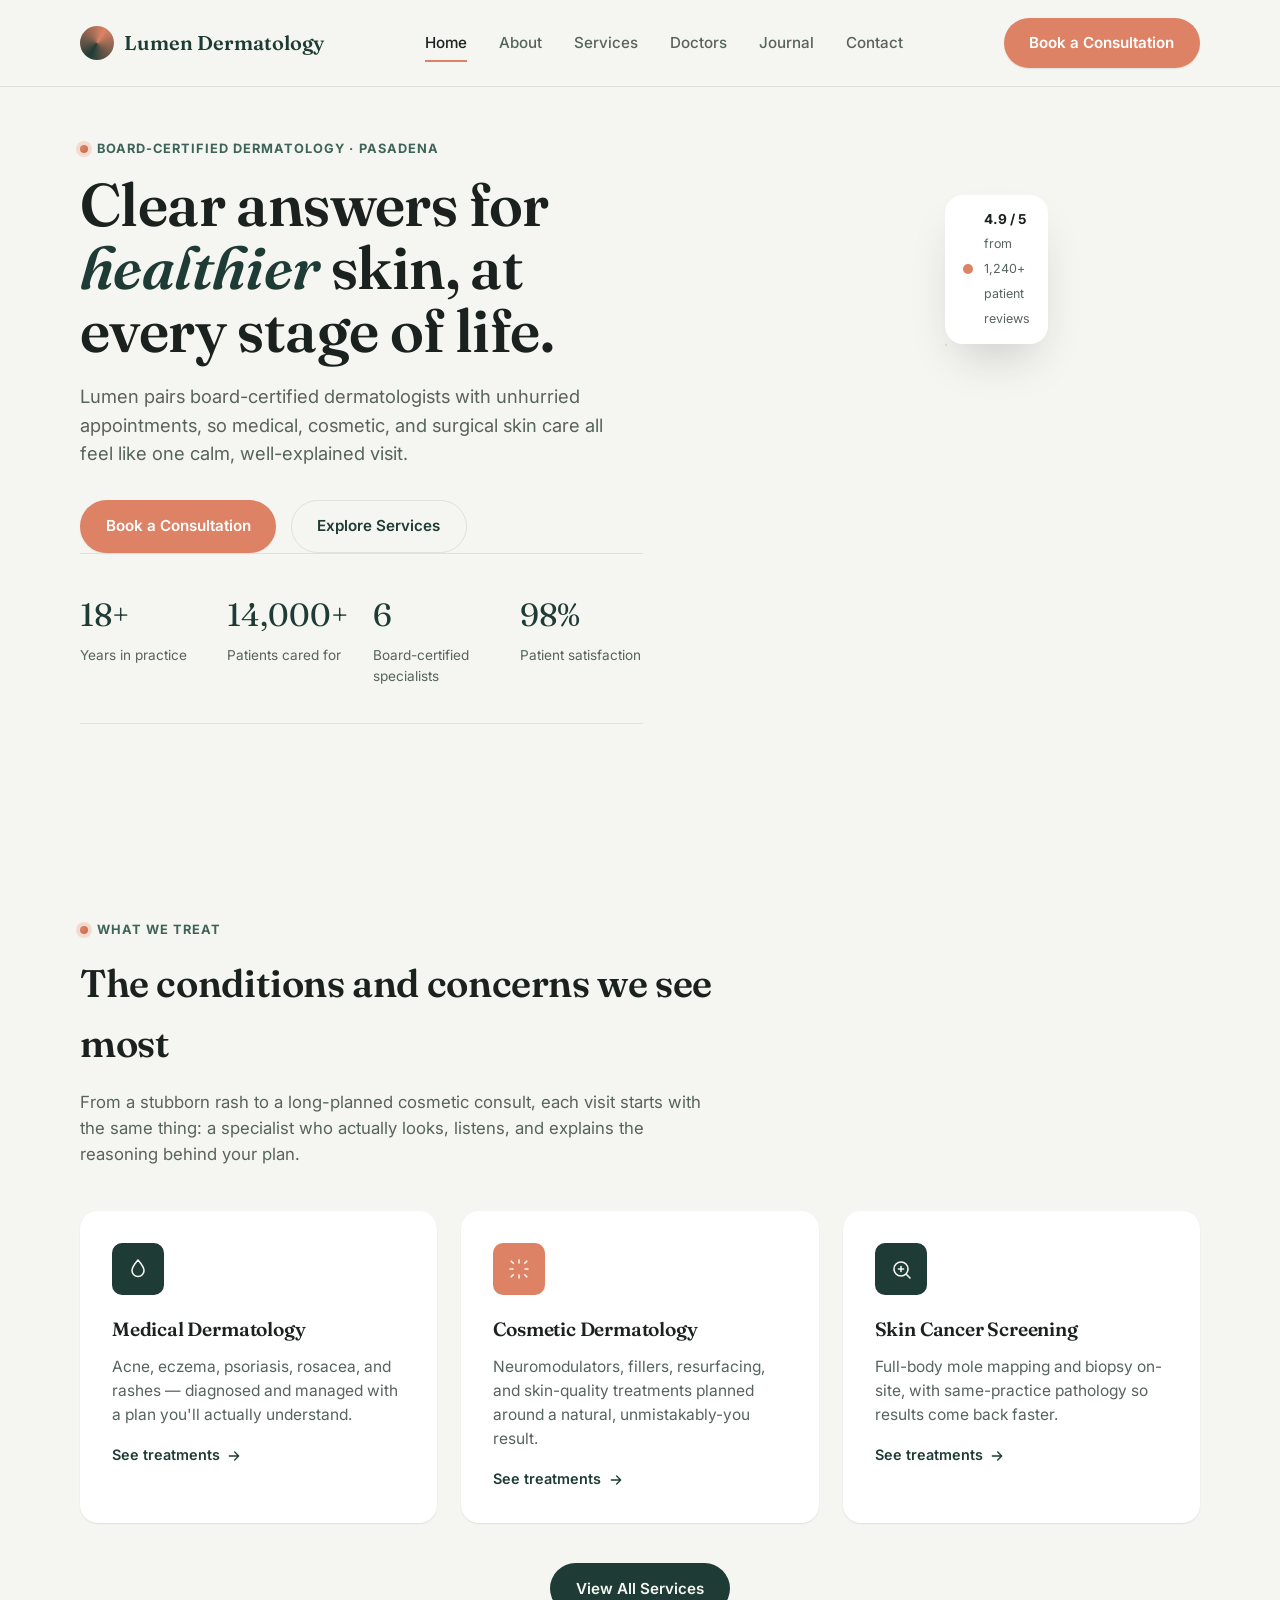
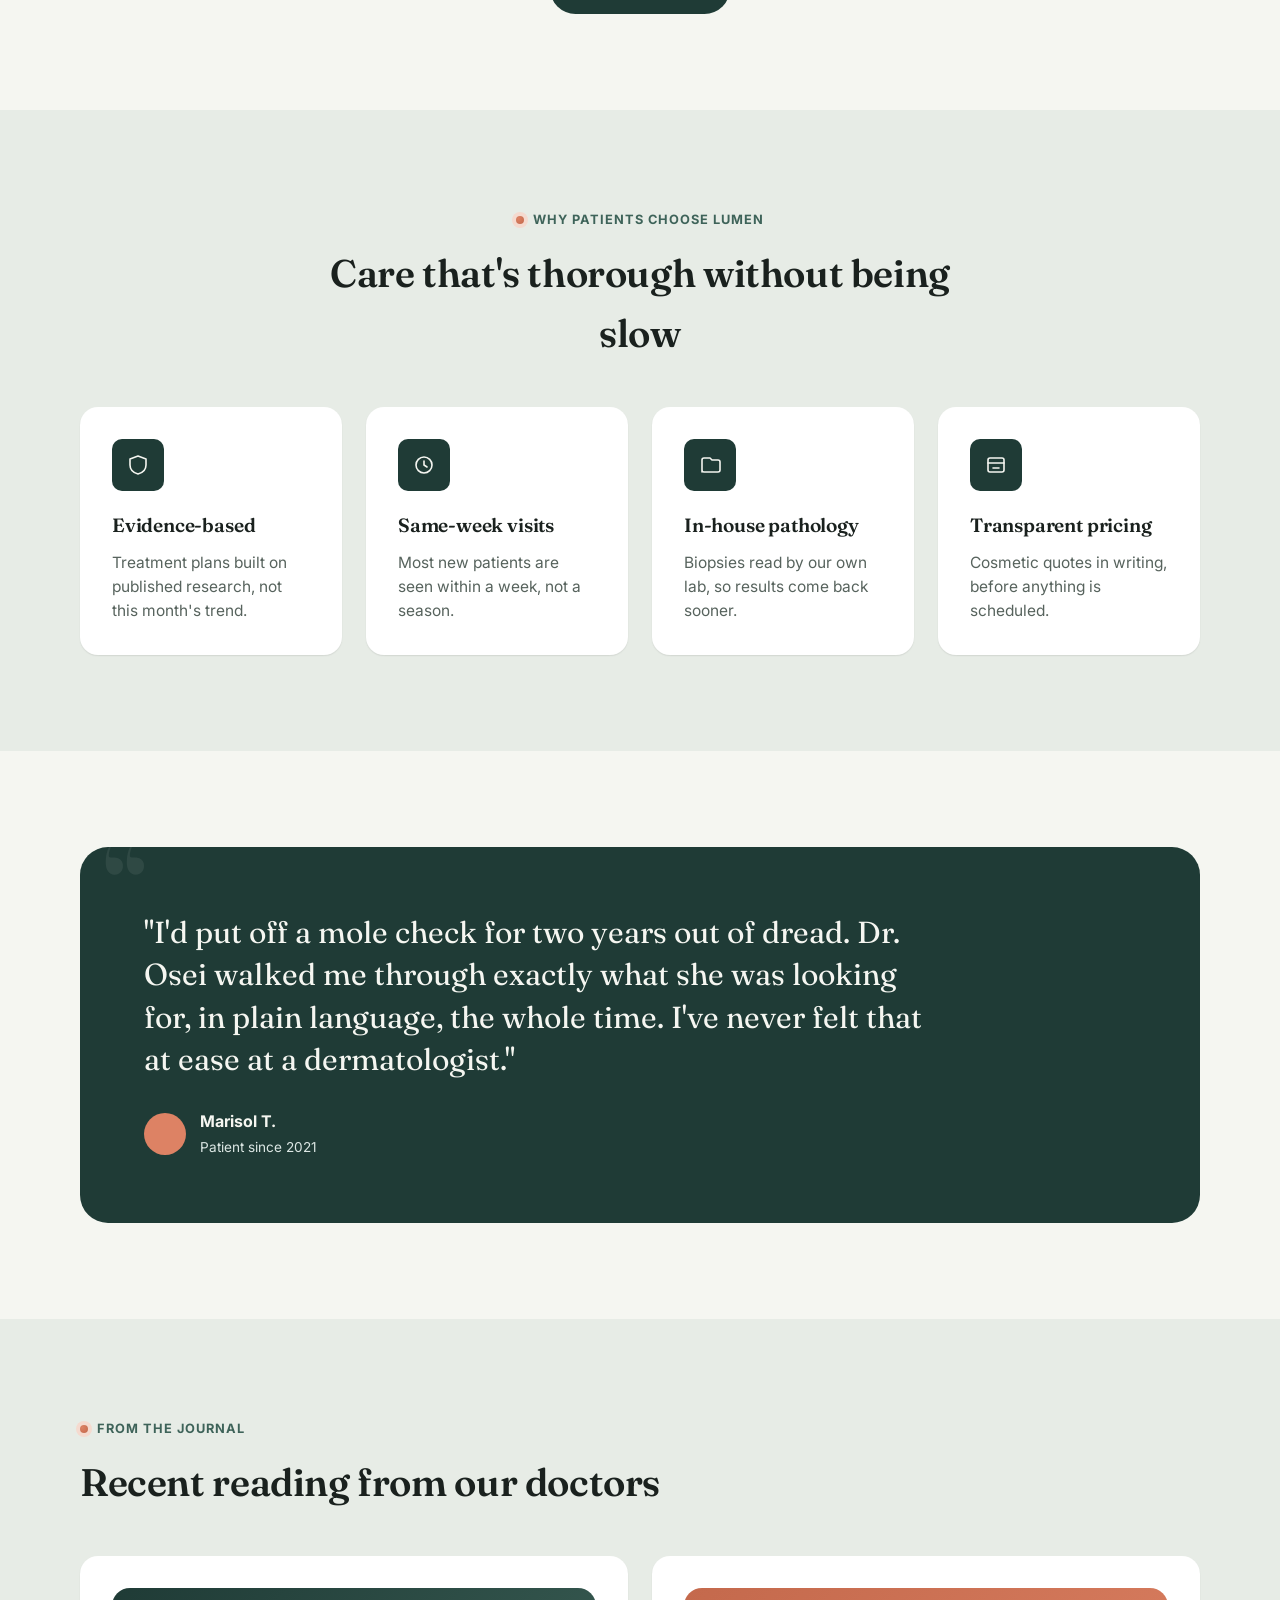
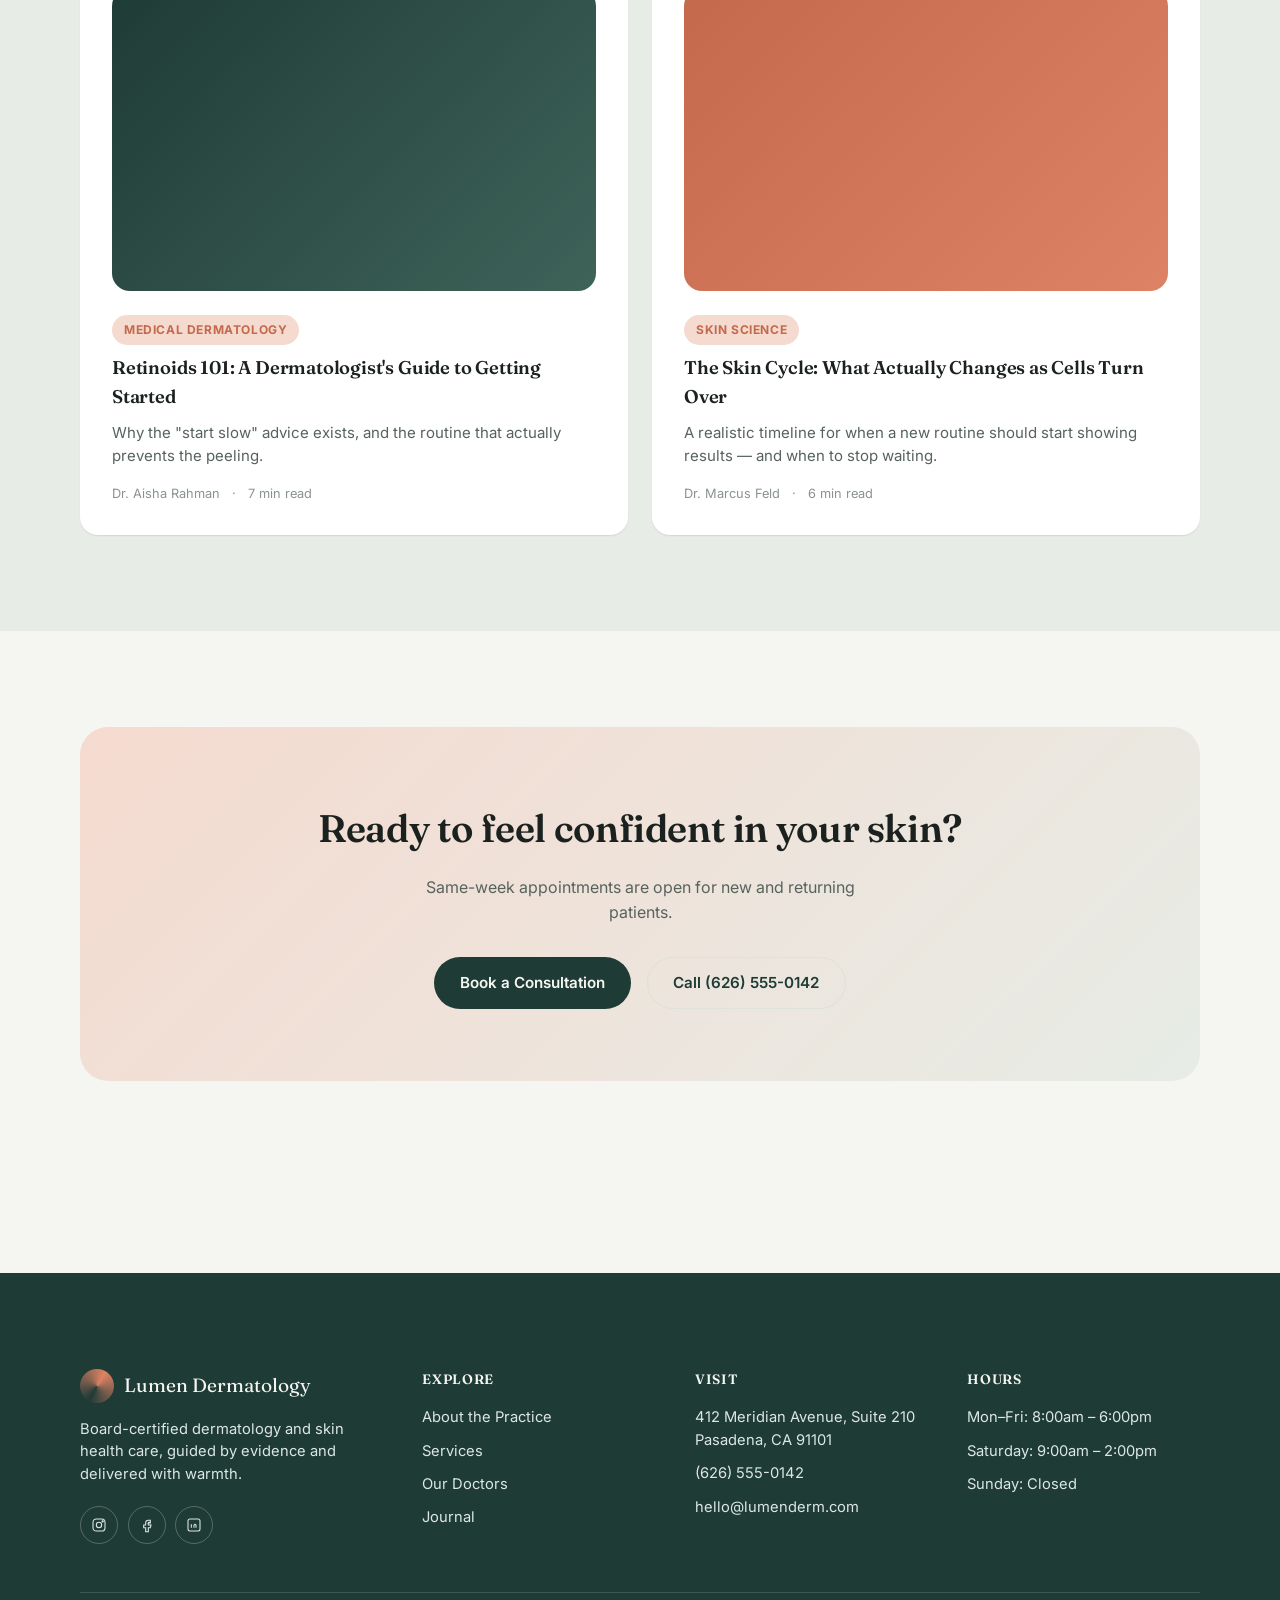
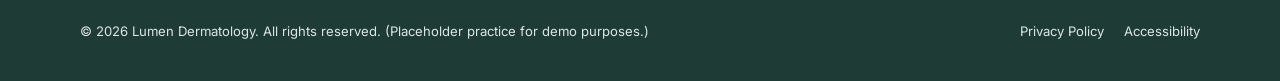
==== index.html @ e3f20ca8 "Initial commit: Lumen Dermatology practice website" ====
<!DOCTYPE html>
<html lang="en">
<head>
<meta charset="UTF-8">
<meta name="viewport" content="width=device-width, initial-scale=1.0">
<title>Lumen Dermatology — Board-Certified Dermatology in Pasadena</title>
<meta name="description" content="Lumen Dermatology is a board-certified dermatology and skin health practice in Pasadena, offering medical, cosmetic, and surgical dermatology with same-week appointments.">
<link rel="icon" href="data:image/svg+xml,%3Csvg xmlns='http://www.w3.org/2000/svg' viewBox='0 0 40 40'%3E%3Cdefs%3E%3ClinearGradient id='g' x1='0' y1='0' x2='1' y2='1'%3E%3Cstop offset='0' stop-color='%231F3B36'/%3E%3Cstop offset='1' stop-color='%23DD8264'/%3E%3C/linearGradient%3E%3C/defs%3E%3Ccircle cx='20' cy='20' r='18' fill='url(%23g)'/%3E%3C/svg%3E">
<link rel="preconnect" href="https://fonts.googleapis.com">
<link rel="preconnect" href="https://fonts.gstatic.com" crossorigin>
<link href="https://fonts.googleapis.com/css2?family=Fraunces:ital,opsz,wght@0,9..144,500;0,9..144,600;1,9..144,500&family=Inter:wght@400;500;600;700&display=swap" rel="stylesheet">
<link rel="stylesheet" href="css/styles.css">
</head>
<body>
<a class="skip-link" href="#main">Skip to content</a>

<header class="site-header">
  <div class="container nav">
    <a href="index.html" class="nav__logo"><span class="nav__logo-mark" aria-hidden="true"></span>Lumen Dermatology</a>
    <nav class="nav__links" aria-label="Primary">
      <a class="nav__link" href="index.html" aria-current="page">Home</a>
      <a class="nav__link" href="about.html">About</a>
      <a class="nav__link" href="services.html">Services</a>
      <a class="nav__link" href="doctors.html">Doctors</a>
      <a class="nav__link" href="blog/index.html">Journal</a>
      <a class="nav__link" href="contact.html">Contact</a>
    </nav>
    <div class="nav__right">
      <a href="contact.html" class="btn btn--primary nav__cta">Book a Consultation</a>
      <button class="nav__toggle" aria-expanded="false" aria-controls="mobile-nav" aria-label="Open menu"><span></span></button>
    </div>
  </div>
</header>

<div class="mobile-nav" id="mobile-nav">
  <a class="mobile-nav__link" href="index.html">Home</a>
  <a class="mobile-nav__link" href="about.html">About</a>
  <a class="mobile-nav__link" href="services.html">Services</a>
  <a class="mobile-nav__link" href="doctors.html">Doctors</a>
  <a class="mobile-nav__link" href="blog/index.html">Journal</a>
  <a class="mobile-nav__link" href="contact.html">Contact</a>
  <a class="btn btn--secondary btn--block mobile-nav__cta" href="contact.html">Book a Consultation</a>
</div>

<main id="main">

  <section class="hero">
    <div class="container">
      <div class="hero__text">
        <p class="eyebrow">Board-Certified Dermatology · Pasadena</p>
        <h1 class="hero__title">Clear answers for <em>healthier</em> skin, at every stage of life.</h1>
        <p class="hero__subtitle">Lumen pairs board-certified dermatologists with unhurried appointments, so medical, cosmetic, and surgical skin care all feel like one calm, well-explained visit.</p>
        <div class="hero__actions">
          <a href="contact.html" class="btn btn--primary">Book a Consultation</a>
          <a href="services.html" class="btn btn--ghost">Explore Services</a>
        </div>
      </div>
      <div class="hero__visual" aria-hidden="true">
        <div class="hero__visual-ring"></div>
        <div class="glow-blob"></div>
        <div class="hero__badge">
          <span class="hero__badge-dot"></span>
          <div><strong>4.9 / 5</strong><span>from 1,240+ patient reviews</span></div>
        </div>
      </div>
    </div>

    <div class="container">
      <div class="stat-strip reveal-stagger">
        <div class="stat"><div class="stat__value">18+</div><div class="stat__label">Years in practice</div></div>
        <div class="stat"><div class="stat__value">14,000+</div><div class="stat__label">Patients cared for</div></div>
        <div class="stat"><div class="stat__value">6</div><div class="stat__label">Board-certified specialists</div></div>
        <div class="stat"><div class="stat__value">98%</div><div class="stat__label">Patient satisfaction</div></div>
      </div>
    </div>
  </section>

  <section class="section">
    <div class="container">
      <div class="section__head reveal">
        <p class="eyebrow">What we treat</p>
        <h2 class="section__title">The conditions and concerns we see most</h2>
        <p class="section__intro">From a stubborn rash to a long-planned cosmetic consult, each visit starts with the same thing: a specialist who actually looks, listens, and explains the reasoning behind your plan.</p>
      </div>

      <div class="grid grid--3 reveal-stagger">
        <article class="card reveal">
          <div class="icon-badge" aria-hidden="true">
            <svg viewBox="0 0 24 24" fill="none" stroke="currentColor" stroke-width="1.6" stroke-linecap="round" stroke-linejoin="round"><path d="M12 3c3.5 4 6 7.4 6 10.5a6 6 0 1 1-12 0C6 10.4 8.5 7 12 3Z"/></svg>
          </div>
          <h3 class="service-card__title">Medical Dermatology</h3>
          <p class="service-card__text">Acne, eczema, psoriasis, rosacea, and rashes — diagnosed and managed with a plan you'll actually understand.</p>
          <a class="service-card__link" href="services.html">See treatments <svg viewBox="0 0 24 24" fill="none" stroke="currentColor" stroke-width="2" stroke-linecap="round" stroke-linejoin="round"><path d="M5 12h14M13 6l6 6-6 6"/></svg></a>
        </article>

        <article class="card card--coral reveal">
          <div class="icon-badge" aria-hidden="true">
            <svg viewBox="0 0 24 24" fill="none" stroke="currentColor" stroke-width="1.6" stroke-linecap="round" stroke-linejoin="round"><path d="M12 3v3M12 18v3M4.2 4.2l2.1 2.1M17.7 17.7l2.1 2.1M3 12h3M18 12h3M4.2 19.8l2.1-2.1M17.7 6.3l2.1-2.1"/></svg>
          </div>
          <h3 class="service-card__title">Cosmetic Dermatology</h3>
          <p class="service-card__text">Neuromodulators, fillers, resurfacing, and skin-quality treatments planned around a natural, unmistakably-you result.</p>
          <a class="service-card__link" href="services.html">See treatments <svg viewBox="0 0 24 24" fill="none" stroke="currentColor" stroke-width="2" stroke-linecap="round" stroke-linejoin="round"><path d="M5 12h14M13 6l6 6-6 6"/></svg></a>
        </article>

        <article class="card reveal">
          <div class="icon-badge" aria-hidden="true">
            <svg viewBox="0 0 24 24" fill="none" stroke="currentColor" stroke-width="1.6" stroke-linecap="round" stroke-linejoin="round"><circle cx="12" cy="12" r="7"/><path d="m17 17 4 4"/><path d="M9.5 12h5M12 9.5v5"/></svg>
          </div>
          <h3 class="service-card__title">Skin Cancer Screening</h3>
          <p class="service-card__text">Full-body mole mapping and biopsy on-site, with same-practice pathology so results come back faster.</p>
          <a class="service-card__link" href="services.html">See treatments <svg viewBox="0 0 24 24" fill="none" stroke="currentColor" stroke-width="2" stroke-linecap="round" stroke-linejoin="round"><path d="M5 12h14M13 6l6 6-6 6"/></svg></a>
        </article>
      </div>

      <div class="section__foot reveal">
        <a href="services.html" class="btn btn--secondary">View All Services</a>
      </div>
    </div>
  </section>

  <section class="section section--alt">
    <div class="container">
      <div class="section__head center reveal">
        <p class="eyebrow">Why patients choose Lumen</p>
        <h2 class="section__title">Care that's thorough without being slow</h2>
      </div>

      <div class="grid grid--4 reveal-stagger">
        <div class="card value-card reveal">
          <div class="icon-badge" aria-hidden="true"><svg viewBox="0 0 24 24" fill="none" stroke="currentColor" stroke-width="1.6" stroke-linecap="round" stroke-linejoin="round"><path d="M12 3 4 6v6c0 4.5 3.2 7.7 8 9 4.8-1.3 8-4.5 8-9V6l-8-3Z"/></svg></div>
          <h3 class="service-card__title">Evidence-based</h3>
          <p class="service-card__text">Treatment plans built on published research, not this month's trend.</p>
        </div>
        <div class="card value-card reveal">
          <div class="icon-badge" aria-hidden="true"><svg viewBox="0 0 24 24" fill="none" stroke="currentColor" stroke-width="1.6" stroke-linecap="round" stroke-linejoin="round"><circle cx="12" cy="12" r="8"/><path d="M12 8v4l3 2"/></svg></div>
          <h3 class="service-card__title">Same-week visits</h3>
          <p class="service-card__text">Most new patients are seen within a week, not a season.</p>
        </div>
        <div class="card value-card reveal">
          <div class="icon-badge" aria-hidden="true"><svg viewBox="0 0 24 24" fill="none" stroke="currentColor" stroke-width="1.6" stroke-linecap="round" stroke-linejoin="round"><path d="M4 19V7a2 2 0 0 1 2-2h6l2 2h6a2 2 0 0 1 2 2v8a2 2 0 0 1-2 2H6a2 2 0 0 1-2-2Z"/></svg></div>
          <h3 class="service-card__title">In-house pathology</h3>
          <p class="service-card__text">Biopsies read by our own lab, so results come back sooner.</p>
        </div>
        <div class="card value-card reveal">
          <div class="icon-badge" aria-hidden="true"><svg viewBox="0 0 24 24" fill="none" stroke="currentColor" stroke-width="1.6" stroke-linecap="round" stroke-linejoin="round"><rect x="4" y="5" width="16" height="14" rx="2"/><path d="M4 10h16M9 15h6"/></svg></div>
          <h3 class="service-card__title">Transparent pricing</h3>
          <p class="service-card__text">Cosmetic quotes in writing, before anything is scheduled.</p>
        </div>
      </div>
    </div>
  </section>

  <section class="section">
    <div class="container">
      <div class="testimonial reveal">
        <p class="testimonial__quote">"I'd put off a mole check for two years out of dread. Dr. Osei walked me through exactly what she was looking for, in plain language, the whole time. I've never felt that at ease at a dermatologist."</p>
        <div class="testimonial__author">
          <div class="testimonial__author-mark" aria-hidden="true"></div>
          <div><strong>Marisol T.</strong><span>Patient since 2021</span></div>
        </div>
      </div>
    </div>
  </section>

  <section class="section section--alt">
    <div class="container">
      <div class="section__head reveal">
        <p class="eyebrow">From the journal</p>
        <h2 class="section__title">Recent reading from our doctors</h2>
      </div>
      <div class="grid grid--2 reveal-stagger">
        <a class="card reveal" href="blog/retinoids-101.html" style="text-decoration:none;">
          <div class="blog-card__cover" style="background:linear-gradient(135deg,var(--teal),var(--teal-light));" aria-hidden="true"></div>
          <span class="tag">Medical Dermatology</span>
          <h3 class="blog-card__title">Retinoids 101: A Dermatologist's Guide to Getting Started</h3>
          <p class="blog-card__excerpt">Why the "start slow" advice exists, and the routine that actually prevents the peeling.</p>
          <div class="blog-card__meta"><span>Dr. Aisha Rahman</span><span>·</span><span>7 min read</span></div>
        </a>
        <a class="card reveal" href="blog/skin-cell-turnover.html" style="text-decoration:none;">
          <div class="blog-card__cover" style="background:linear-gradient(135deg,var(--coral-deep),var(--coral));" aria-hidden="true"></div>
          <span class="tag">Skin Science</span>
          <h3 class="blog-card__title">The Skin Cycle: What Actually Changes as Cells Turn Over</h3>
          <p class="blog-card__excerpt">A realistic timeline for when a new routine should start showing results — and when to stop waiting.</p>
          <div class="blog-card__meta"><span>Dr. Marcus Feld</span><span>·</span><span>6 min read</span></div>
        </a>
      </div>
    </div>
  </section>

  <section class="section">
    <div class="container">
      <div class="cta-band reveal">
        <h2 class="cta-band__title">Ready to feel confident in your skin?</h2>
        <p class="cta-band__text">Same-week appointments are open for new and returning patients.</p>
        <div class="cta-band__actions">
          <a href="contact.html" class="btn btn--secondary">Book a Consultation</a>
          <a href="tel:+16265550142" class="btn btn--ghost">Call (626) 555-0142</a>
        </div>
      </div>
    </div>
  </section>

</main>

<footer class="site-footer">
  <div class="container">
    <div class="footer__grid">
      <div>
        <div class="footer__brand"><span class="nav__logo-mark" aria-hidden="true"></span>Lumen Dermatology</div>
        <p class="footer__tagline">Board-certified dermatology and skin health care, guided by evidence and delivered with warmth.</p>
        <div class="footer__social">
          <a href="#" aria-label="Lumen Dermatology on Instagram"><svg width="16" height="16" viewBox="0 0 24 24" fill="none" stroke="currentColor" stroke-width="1.6"><rect x="3" y="3" width="18" height="18" rx="5"/><circle cx="12" cy="12" r="4"/><circle cx="17.5" cy="6.5" r="1"/></svg></a>
          <a href="#" aria-label="Lumen Dermatology on Facebook"><svg width="16" height="16" viewBox="0 0 24 24" fill="none" stroke="currentColor" stroke-width="1.6"><path d="M14 9h3V5h-3a4 4 0 0 0-4 4v3H7v4h3v6h4v-6h3l1-4h-4V9a1 1 0 0 1 1-1Z"/></svg></a>
          <a href="#" aria-label="Lumen Dermatology on LinkedIn"><svg width="16" height="16" viewBox="0 0 24 24" fill="none" stroke="currentColor" stroke-width="1.6"><rect x="3" y="3" width="18" height="18" rx="3"/><path d="M8 11v5M8 8v.01M12 16v-3.2c0-1 .8-1.8 1.8-1.8s1.2.8 1.2 1.8V16"/></svg></a>
        </div>
      </div>
      <div class="footer__col">
        <h4>Explore</h4>
        <ul>
          <li><a href="about.html">About the Practice</a></li>
          <li><a href="services.html">Services</a></li>
          <li><a href="doctors.html">Our Doctors</a></li>
          <li><a href="blog/index.html">Journal</a></li>
        </ul>
      </div>
      <div class="footer__col">
        <h4>Visit</h4>
        <ul>
          <li>412 Meridian Avenue, Suite 210<br>Pasadena, CA 91101</li>
          <li><a href="tel:+16265550142">(626) 555-0142</a></li>
          <li><a href="mailto:hello@lumenderm.com">hello@lumenderm.com</a></li>
        </ul>
      </div>
      <div class="footer__col">
        <h4>Hours</h4>
        <ul>
          <li>Mon–Fri: 8:00am – 6:00pm</li>
          <li>Saturday: 9:00am – 2:00pm</li>
          <li>Sunday: Closed</li>
        </ul>
      </div>
    </div>
    <div class="footer__bottom">
      <span>&copy; <span class="js-year">2026</span> Lumen Dermatology. All rights reserved. (Placeholder practice for demo purposes.)</span>
      <div class="footer__legal">
        <a href="#">Privacy Policy</a>
        <a href="#">Accessibility</a>
      </div>
    </div>
  </div>
</footer>

<script src="js/main.js" defer></script>
</body>
</html>
---- css/styles.css ----
/* =========================================================================
   Lumen Dermatology — Design System
   Palette: ivory, surface white, sage tint, deep teal, teal light, coral,
   coral tint, ink, ink-soft.
   Type: Fraunces (display) + Inter (body/utility).
   Signature motion: the "renewal glow" — a slow morphing gradient blob.
   ========================================================================= */

:root {
  /* Color */
  --ivory: #F5F6F1;
  --surface: #FFFFFF;
  --sage-tint: #E7ECE6;
  --ink: #1A211E;
  --ink-soft: #57635D;
  --ink-faint: #8A948E;
  --teal: #1F3B36;
  --teal-light: #3E6359;
  --teal-pale: #DCE7E4;
  --coral: #DD8264;
  --coral-deep: #C4694C;
  --coral-tint: #F5DACF;
  --line: #DDE2DA;

  /* Type */
  --font-display: "Fraunces", "Iowan Old Style", Georgia, serif;
  --font-body: "Inter", -apple-system, BlinkMacSystemFont, "Segoe UI", sans-serif;

  /* Spacing scale */
  --space-3xs: 0.25rem;
  --space-2xs: 0.5rem;
  --space-xs: 0.75rem;
  --space-sm: 1rem;
  --space-md: 1.5rem;
  --space-lg: 2.5rem;
  --space-xl: 4rem;
  --space-2xl: 6rem;
  --space-3xl: 9rem;

  /* Layout */
  --container: 1200px;
  --radius-sm: 10px;
  --radius-md: 18px;
  --radius-lg: 28px;
  --radius-pill: 999px;

  /* Motion */
  --ease-out: cubic-bezier(0.16, 1, 0.3, 1);
  --dur-fast: 180ms;
  --dur-base: 420ms;
  --dur-slow: 900ms;

  --shadow-sm: 0 1px 2px rgba(26, 33, 30, 0.06), 0 1px 1px rgba(26, 33, 30, 0.04);
  --shadow-md: 0 12px 24px -12px rgba(26, 33, 30, 0.18);
  --shadow-lg: 0 24px 48px -16px rgba(26, 33, 30, 0.22);
}

/* ---------- Reset ---------- */
*, *::before, *::after { box-sizing: border-box; }
html { scroll-behavior: smooth; }
@media (prefers-reduced-motion: reduce) {
  html { scroll-behavior: auto; }
  *, *::before, *::after {
    animation-duration: 0.01ms !important;
    animation-iteration-count: 1 !important;
    transition-duration: 0.01ms !important;
    scroll-behavior: auto !important;
  }
}

body {
  margin: 0;
  background: var(--ivory);
  color: var(--ink);
  font-family: var(--font-body);
  font-size: 16px;
  line-height: 1.55;
  -webkit-font-smoothing: antialiased;
  text-rendering: optimizeLegibility;
}

img, svg { max-width: 100%; display: block; }
a { color: inherit; text-decoration: none; }
ul { margin: 0; padding: 0; list-style: none; }
h1, h2, h3, h4, p, figure { margin: 0; }
button { font: inherit; color: inherit; background: none; border: none; cursor: pointer; }
input, textarea, select { font: inherit; color: inherit; }

h1, h2, h3, h4 { font-family: var(--font-display); font-weight: 600; letter-spacing: -0.01em; }

:focus-visible {
  outline: 2.5px solid var(--teal);
  outline-offset: 3px;
  border-radius: 4px;
}

/* Skip link */
.skip-link {
  position: absolute;
  left: 1rem;
  top: -60px;
  background: var(--teal);
  color: var(--ivory);
  padding: 0.75rem 1.25rem;
  border-radius: var(--radius-sm);
  z-index: 1000;
  transition: top var(--dur-fast) var(--ease-out);
}
.skip-link:focus { top: 1rem; }

.container {
  width: 100%;
  max-width: var(--container);
  margin-inline: auto;
  padding-inline: 1.5rem;
}
@media (min-width: 640px) { .container { padding-inline: 2rem; } }
@media (min-width: 960px) { .container { padding-inline: 2.5rem; } }

.visually-hidden {
  position: absolute; width: 1px; height: 1px; padding: 0; margin: -1px;
  overflow: hidden; clip: rect(0,0,0,0); white-space: nowrap; border: 0;
}

/* ---------- Buttons ---------- */
.btn {
  display: inline-flex;
  align-items: center;
  justify-content: center;
  gap: 0.5rem;
  min-height: 48px;
  padding: 0.85rem 1.6rem;
  border-radius: var(--radius-pill);
  font-weight: 600;
  font-size: 0.95rem;
  transition: transform var(--dur-fast) var(--ease-out), box-shadow var(--dur-fast) var(--ease-out), background var(--dur-fast) var(--ease-out);
  white-space: nowrap;
}
.btn:hover { transform: translateY(-2px); }
.btn--primary { background: var(--coral); color: var(--surface); box-shadow: var(--shadow-sm); }
.btn--primary:hover { background: var(--coral-deep); box-shadow: var(--shadow-md); }
.btn--secondary { background: var(--teal); color: var(--ivory); }
.btn--secondary:hover { background: var(--teal-light); box-shadow: var(--shadow-md); }
.btn--ghost { background: transparent; color: var(--teal); border: 1.5px solid var(--line); }
.btn--ghost:hover { border-color: var(--teal); background: var(--sage-tint); }
.btn--block { width: 100%; }

/* ---------- Eyebrow / glow dot ---------- */
.eyebrow {
  display: inline-flex;
  align-items: center;
  gap: 0.55rem;
  font-size: 0.8rem;
  font-weight: 700;
  letter-spacing: 0.08em;
  text-transform: uppercase;
  color: var(--teal-light);
  margin-bottom: 0.9rem;
}
.eyebrow::before {
  content: "";
  width: 8px;
  height: 8px;
  border-radius: 50%;
  background: radial-gradient(circle at 30% 30%, var(--coral), var(--coral-deep));
  box-shadow: 0 0 0 4px var(--coral-tint);
  flex-shrink: 0;
}

/* ---------- Header / Nav ---------- */
.site-header {
  position: sticky;
  top: 0;
  z-index: 100;
  background: rgba(245, 246, 241, 0.86);
  backdrop-filter: blur(14px) saturate(140%);
  border-bottom: 1px solid var(--line);
}
.nav {
  display: flex;
  align-items: center;
  justify-content: space-between;
  padding-block: 1.1rem;
}
.nav__logo {
  display: flex;
  align-items: center;
  gap: 0.6rem;
  font-family: var(--font-display);
  font-weight: 600;
  font-size: 1.25rem;
  color: var(--teal);
}
.nav__logo-mark {
  width: 34px;
  height: 34px;
  border-radius: 50%;
  background: conic-gradient(from 210deg, var(--teal), var(--coral), var(--teal));
  flex-shrink: 0;
}
.nav__links {
  display: none;
  align-items: center;
  gap: 2rem;
}
.nav__link {
  font-size: 0.95rem;
  font-weight: 500;
  color: var(--ink-soft);
  position: relative;
  padding-block: 0.3rem;
  transition: color var(--dur-fast) var(--ease-out);
}
.nav__link::after {
  content: "";
  position: absolute;
  left: 0; right: 100%;
  bottom: -2px;
  height: 2px;
  background: var(--coral);
  transition: right var(--dur-base) var(--ease-out);
}
.nav__link:hover, .nav__link[aria-current="page"] { color: var(--ink); }
.nav__link:hover::after, .nav__link[aria-current="page"]::after { right: 0; }

.nav__right { display: flex; align-items: center; gap: 0.75rem; }
.nav__cta { display: none; }
.nav__toggle {
  display: inline-flex;
  align-items: center;
  justify-content: center;
  width: 44px; height: 44px;
  border-radius: 50%;
  border: 1.5px solid var(--line);
}
.nav__toggle span, .nav__toggle span::before, .nav__toggle span::after {
  content: ""; display: block; width: 18px; height: 2px; background: var(--ink);
  transition: transform var(--dur-fast) var(--ease-out), opacity var(--dur-fast) var(--ease-out);
}
.nav__toggle span::before { transform: translateY(-6px); }
.nav__toggle span::after { transform: translateY(4px); }
.nav__toggle[aria-expanded="true"] span { background: transparent; }
.nav__toggle[aria-expanded="true"] span::before { transform: translateY(0) rotate(45deg); }
.nav__toggle[aria-expanded="true"] span::after { transform: translateY(-2px) rotate(-45deg); }

@media (min-width: 960px) {
  .nav__links { display: flex; }
  .nav__cta { display: inline-flex; }
  .nav__toggle { display: none; }
}

.mobile-nav {
  position: fixed;
  inset: 0;
  top: 68px;
  background: var(--ivory);
  padding: 1.5rem;
  transform: translateY(-12px);
  opacity: 0;
  pointer-events: none;
  transition: opacity var(--dur-base) var(--ease-out), transform var(--dur-base) var(--ease-out);
  z-index: 90;
}
.mobile-nav.is-open { opacity: 1; transform: translateY(0); pointer-events: auto; }
.mobile-nav__link {
  display: block;
  font-family: var(--font-display);
  font-size: 1.6rem;
  padding-block: 0.75rem;
  border-bottom: 1px solid var(--line);
}
.mobile-nav__cta { margin-top: 1.5rem; }

/* ---------- Hero ---------- */
.hero {
  position: relative;
  overflow: hidden;
  padding-block: 3rem var(--space-2xl);
}
.hero .container {
  display: grid;
  gap: 2.5rem;
  align-items: center;
}
@media (min-width: 960px) {
  .hero .container { grid-template-columns: 1.05fr 0.95fr; gap: 3rem; }
}
.hero__title {
  font-size: clamp(2.3rem, 5vw + 1rem, 3.75rem);
  line-height: 1.05;
  color: var(--ink);
}
.hero__title em {
  font-style: italic;
  color: var(--teal);
}
.hero__subtitle {
  margin-top: 1.25rem;
  font-size: 1.15rem;
  color: var(--ink-soft);
  max-width: 46ch;
}
.hero__actions {
  display: flex;
  flex-wrap: wrap;
  gap: 0.9rem;
  margin-top: 2rem;
}

.hero__visual {
  position: relative;
  aspect-ratio: 1 / 1;
  max-width: 480px;
  margin-inline: auto;
  display: grid;
  place-items: center;
}
.glow-blob {
  position: absolute;
  inset: 6%;
  border-radius: 42% 58% 63% 37% / 45% 40% 60% 55%;
  background: radial-gradient(circle at 32% 28%, var(--coral-tint), transparent 60%),
              radial-gradient(circle at 68% 70%, var(--teal-pale), transparent 55%),
              linear-gradient(135deg, var(--teal) 0%, var(--teal-light) 45%, var(--coral) 100%);
  filter: blur(0.5px);
  animation: blob-morph 14s var(--ease-out) infinite alternate;
  box-shadow: var(--shadow-lg);
}
@keyframes blob-morph {
  0%   { border-radius: 42% 58% 63% 37% / 45% 40% 60% 55%; transform: rotate(0deg) scale(1); }
  50%  { border-radius: 58% 42% 40% 60% / 58% 55% 45% 42%; transform: rotate(8deg) scale(1.04); }
  100% { border-radius: 48% 52% 55% 45% / 40% 60% 40% 60%; transform: rotate(-6deg) scale(0.98); }
}
@media (prefers-reduced-motion: reduce) {
  .glow-blob { animation: none; }
}
.hero__visual-ring {
  position: absolute;
  inset: 0;
  border-radius: 50%;
  border: 1.5px dashed var(--line);
}
.hero__badge {
  position: absolute;
  bottom: 6%;
  left: -6%;
  background: var(--surface);
  border-radius: var(--radius-md);
  box-shadow: var(--shadow-lg);
  padding: 0.9rem 1.1rem;
  display: flex;
  align-items: center;
  gap: 0.7rem;
  max-width: 220px;
  animation: float-badge 6s var(--ease-out) infinite alternate;
}
@keyframes float-badge {
  from { transform: translateY(0); }
  to   { transform: translateY(-10px); }
}
@media (prefers-reduced-motion: reduce) { .hero__badge { animation: none; } }
.hero__badge-dot {
  width: 10px; height: 10px; border-radius: 50%; background: var(--coral); flex-shrink: 0;
}
.hero__badge strong { display: block; font-size: 0.85rem; }
.hero__badge span { font-size: 0.78rem; color: var(--ink-soft); }

/* ---------- Stat strip ---------- */
.stat-strip {
  display: grid;
  grid-template-columns: repeat(2, 1fr);
  gap: 1.5rem;
  padding-block: 2.25rem;
  border-top: 1px solid var(--line);
  border-bottom: 1px solid var(--line);
}
@media (min-width: 720px) { .stat-strip { grid-template-columns: repeat(4, 1fr); } }
.stat__value {
  font-family: var(--font-display);
  font-size: clamp(1.8rem, 2.5vw, 2.4rem);
  color: var(--teal);
}
.stat__label {
  margin-top: 0.35rem;
  font-size: 0.85rem;
  color: var(--ink-soft);
}

/* ---------- Sections ---------- */
.section { padding-block: var(--space-2xl); }
.section--alt { background: var(--sage-tint); }
.section__head { max-width: 640px; margin-bottom: 2.75rem; }
.section__head.center { margin-inline: auto; text-align: center; }
.section__title { font-size: clamp(1.8rem, 3vw, 2.6rem); }
.section__intro { margin-top: 1rem; color: var(--ink-soft); font-size: 1.05rem; }
.section__foot { margin-top: 2.5rem; text-align: center; }

/* Scroll reveal */
.reveal { opacity: 0; transform: translateY(22px); transition: opacity var(--dur-slow) var(--ease-out), transform var(--dur-slow) var(--ease-out); }
.reveal.is-visible { opacity: 1; transform: translateY(0); }
.reveal-stagger > * { transition-delay: calc(var(--i, 0) * 90ms); }
@media (prefers-reduced-motion: reduce) {
  .reveal { opacity: 1; transform: none; transition: none; }
}

/* ---------- Cards grid (services) ---------- */
.grid {
  display: grid;
  gap: 1.5rem;
  grid-template-columns: 1fr;
}
@media (min-width: 640px) { .grid--2 { grid-template-columns: repeat(2, 1fr); } }
@media (min-width: 960px) {
  .grid--3 { grid-template-columns: repeat(3, 1fr); }
  .grid--4 { grid-template-columns: repeat(4, 1fr); }
}

.card {
  background: var(--surface);
  border-radius: var(--radius-md);
  padding: 2rem;
  box-shadow: var(--shadow-sm);
  transition: transform var(--dur-base) var(--ease-out), box-shadow var(--dur-base) var(--ease-out);
}
.card:hover { transform: translateY(-6px); box-shadow: var(--shadow-md); }

.icon-badge {
  width: 52px; height: 52px;
  border-radius: var(--radius-sm);
  display: grid; place-items: center;
  background: var(--teal);
  color: var(--ivory);
  margin-bottom: 1.25rem;
}
.icon-badge svg { width: 24px; height: 24px; }
.card--coral .icon-badge { background: var(--coral); }

.service-card__title { font-size: 1.2rem; margin-bottom: 0.6rem; }
.service-card__text { color: var(--ink-soft); font-size: 0.97rem; }
.service-card__link {
  display: inline-flex; align-items: center; gap: 0.4rem;
  margin-top: 1.1rem; font-weight: 600; font-size: 0.9rem; color: var(--teal);
}
.service-card__link svg { width: 16px; height: 16px; transition: transform var(--dur-fast) var(--ease-out); }
.card:hover .service-card__link svg { transform: translateX(4px); }

/* Category tag */
.tag {
  display: inline-block;
  font-size: 0.75rem;
  font-weight: 700;
  letter-spacing: 0.05em;
  text-transform: uppercase;
  padding: 0.35rem 0.75rem;
  border-radius: var(--radius-pill);
  background: var(--coral-tint);
  color: var(--coral-deep);
}

/* ---------- Team ---------- */
.team-card { text-align: left; }
.avatar {
  width: 100%;
  aspect-ratio: 4 / 5;
  border-radius: var(--radius-md);
  display: grid;
  place-items: center;
  font-family: var(--font-display);
  font-size: 2.6rem;
  color: var(--ivory);
  margin-bottom: 1.25rem;
  position: relative;
  overflow: hidden;
}
.avatar::after {
  content: "";
  position: absolute; inset: 0;
  background: radial-gradient(circle at 30% 20%, rgba(255,255,255,0.28), transparent 55%);
}
.avatar--1 { background: linear-gradient(155deg, var(--teal), var(--teal-light)); }
.avatar--2 { background: linear-gradient(155deg, var(--coral-deep), var(--coral)); }
.avatar--3 { background: linear-gradient(155deg, #2C4A44, var(--coral)); }
.avatar--4 { background: linear-gradient(155deg, var(--teal-light), #6C8C84); }
.team-card__name { font-size: 1.15rem; }
.team-card__role { color: var(--coral-deep); font-size: 0.88rem; font-weight: 600; margin-top: 0.2rem; }
.team-card__cred { color: var(--ink-soft); font-size: 0.9rem; margin-top: 0.6rem; }

/* ---------- Testimonial ---------- */
.testimonial {
  background: var(--teal);
  color: var(--ivory);
  border-radius: var(--radius-lg);
  padding: clamp(2.25rem, 5vw, 4rem);
  position: relative;
  overflow: hidden;
}
.testimonial::before {
  content: "\201C";
  font-family: var(--font-display);
  position: absolute;
  top: -1.5rem; left: 1.5rem;
  font-size: 10rem;
  color: rgba(245, 246, 241, 0.08);
  line-height: 1;
}
.testimonial__quote {
  font-family: var(--font-display);
  font-size: clamp(1.35rem, 2.4vw, 1.9rem);
  line-height: 1.4;
  max-width: 40ch;
  position: relative;
}
.testimonial__author { margin-top: 1.75rem; display: flex; align-items: center; gap: 0.9rem; }
.testimonial__author-mark { width: 42px; height: 42px; border-radius: 50%; background: var(--coral); flex-shrink: 0; }
.testimonial__author strong { display: block; }
.testimonial__author span { font-size: 0.85rem; color: var(--teal-pale); }

/* ---------- CTA band ---------- */
.cta-band {
  border-radius: var(--radius-lg);
  background: linear-gradient(135deg, var(--coral-tint), var(--sage-tint));
  padding: clamp(2.5rem, 6vw, 4.5rem);
  text-align: center;
}
.cta-band__title { font-size: clamp(1.7rem, 3vw, 2.4rem); max-width: 30ch; margin-inline: auto; }
.cta-band__text { margin-top: 1rem; color: var(--ink-soft); max-width: 46ch; margin-inline: auto; }
.cta-band__actions { margin-top: 2rem; display: flex; gap: 1rem; justify-content: center; flex-wrap: wrap; }

/* ---------- Page hero (interior pages) ---------- */
.page-hero { padding-block: 2.75rem 3.5rem; }
.page-hero__title { font-size: clamp(2rem, 4vw, 3rem); max-width: 20ch; }
.page-hero__subtitle { margin-top: 1rem; color: var(--ink-soft); font-size: 1.05rem; max-width: 56ch; }
.breadcrumb { display: flex; gap: 0.5rem; align-items: center; font-size: 0.85rem; color: var(--ink-faint); margin-bottom: 1.25rem; }
.breadcrumb a { color: var(--teal-light); }

/* ---------- Values / process ---------- */
.value-card { text-align: left; }

/* ---------- Form ---------- */
.form-shell {
  background: var(--surface);
  border-radius: var(--radius-lg);
  box-shadow: var(--shadow-md);
  padding: clamp(1.75rem, 4vw, 3rem);
}
.form__row { display: grid; gap: 1.25rem; }
@media (min-width: 640px) { .form__row--2 { grid-template-columns: 1fr 1fr; } }
.form__group { display: flex; flex-direction: column; gap: 0.5rem; margin-bottom: 1.25rem; }
.form__label { font-size: 0.88rem; font-weight: 600; }
.form__label .req { color: var(--coral-deep); }
.form__hint { font-size: 0.78rem; color: var(--ink-faint); }
.form__input, .form__select, .form__textarea {
  border: 1.5px solid var(--line);
  border-radius: var(--radius-sm);
  padding: 0.85rem 1rem;
  background: var(--ivory);
  min-height: 48px;
  transition: border-color var(--dur-fast) var(--ease-out), box-shadow var(--dur-fast) var(--ease-out);
}
.form__textarea { min-height: 130px; resize: vertical; }
.form__input:focus, .form__select:focus, .form__textarea:focus {
  border-color: var(--teal);
  box-shadow: 0 0 0 4px var(--teal-pale);
  outline: none;
}
.form__success {
  display: none;
  align-items: center;
  gap: 0.75rem;
  background: var(--sage-tint);
  color: var(--teal);
  padding: 1rem 1.25rem;
  border-radius: var(--radius-sm);
  margin-top: 1.25rem;
  font-weight: 600;
}
.form__success.is-visible { display: flex; }
.form__disclaimer { font-size: 0.8rem; color: var(--ink-faint); margin-top: 1.25rem; }

.contact-info__item { display: flex; gap: 1rem; align-items: flex-start; padding-block: 1.1rem; border-bottom: 1px solid var(--line); }
.contact-info__item:last-child { border-bottom: none; }
.contact-info__item .icon-badge { margin-bottom: 0; width: 44px; height: 44px; flex-shrink: 0; }
.contact-info__item strong { display: block; }
.contact-info__item span, .contact-info__item a { color: var(--ink-soft); font-size: 0.92rem; }

.map-frame {
  border-radius: var(--radius-md);
  overflow: hidden;
  aspect-ratio: 16/10;
  background: linear-gradient(135deg, var(--sage-tint), var(--teal-pale));
  display: grid;
  place-items: center;
  color: var(--teal-light);
  font-size: 0.9rem;
  border: 1px dashed var(--line);
}

/* ---------- Blog ---------- */
.blog-card__meta { display: flex; gap: 0.75rem; align-items: center; font-size: 0.8rem; color: var(--ink-faint); margin-top: 1rem; }
.blog-card__title { font-size: 1.15rem; margin-top: 0.6rem; }
.blog-card__excerpt { color: var(--ink-soft); font-size: 0.94rem; margin-top: 0.6rem; }
.blog-card__cover {
  aspect-ratio: 16/10;
  border-radius: var(--radius-md);
  margin-bottom: 1.5rem;
}

.article__header { max-width: 70ch; margin-inline: auto; text-align: center; }
.article__title { font-size: clamp(2rem, 4vw, 2.8rem); margin-top: 0.75rem; }
.article__meta { display: flex; gap: 0.9rem; justify-content: center; align-items: center; margin-top: 1.25rem; color: var(--ink-soft); font-size: 0.9rem; flex-wrap: wrap; }
.article__cover {
  aspect-ratio: 21/9;
  border-radius: var(--radius-lg);
  margin: 2.5rem auto;
  max-width: var(--container);
}
.article__body {
  max-width: 68ch;
  margin-inline: auto;
  font-size: 1.08rem;
  color: var(--ink);
}
.article__body h2 { font-size: 1.55rem; margin-top: 2.25rem; margin-bottom: 0.9rem; }
.article__body h3 { font-size: 1.2rem; margin-top: 1.75rem; margin-bottom: 0.7rem; }
.article__body p { margin-bottom: 1.1rem; color: var(--ink-soft); }
.article__body ul { margin: 1.1rem 0; padding-left: 0; }
.article__body li { position: relative; padding-left: 1.6rem; margin-bottom: 0.6rem; color: var(--ink-soft); }
.article__body li::before { content: ""; position: absolute; left: 0; top: 0.55em; width: 7px; height: 7px; border-radius: 50%; background: var(--coral); }
.article__pullquote {
  font-family: var(--font-display);
  font-size: 1.4rem;
  font-style: italic;
  color: var(--teal);
  border-left: 3px solid var(--coral);
  padding-left: 1.5rem;
  margin: 2rem 0;
}
.article__share { display: flex; gap: 0.75rem; justify-content: center; margin-top: 3rem; }
.share-btn { width: 44px; height: 44px; border-radius: 50%; border: 1.5px solid var(--line); display: grid; place-items: center; }
.share-btn:hover { background: var(--sage-tint); }

/* ---------- Footer ---------- */
.site-footer { background: var(--teal); color: var(--teal-pale); padding-block: var(--space-2xl) var(--space-lg); margin-top: var(--space-2xl); }
.footer__grid { display: grid; gap: 2.5rem; grid-template-columns: 1fr; }
@media (min-width: 720px) { .footer__grid { grid-template-columns: 1.3fr 1fr 1fr 1fr; } }
.footer__brand { display: flex; align-items: center; gap: 0.6rem; font-family: var(--font-display); font-size: 1.2rem; color: var(--ivory); margin-bottom: 0.9rem; }
.footer__tagline { font-size: 0.92rem; max-width: 32ch; }
.footer__col h4 { color: var(--ivory); font-size: 0.85rem; letter-spacing: 0.05em; text-transform: uppercase; margin-bottom: 1rem; }
.footer__col li { margin-bottom: 0.65rem; font-size: 0.92rem; }
.footer__col a:hover { color: var(--ivory); }
.footer__social { display: flex; gap: 0.6rem; margin-top: 1.25rem; }
.footer__social a { width: 38px; height: 38px; border-radius: 50%; border: 1px solid rgba(245,246,241,0.25); display: grid; place-items: center; }
.footer__social a:hover { background: rgba(245,246,241,0.1); }
.footer__bottom {
  margin-top: 3rem;
  padding-top: 1.75rem;
  border-top: 1px solid rgba(245, 246, 241, 0.15);
  display: flex;
  flex-wrap: wrap;
  gap: 1rem;
  justify-content: space-between;
  font-size: 0.82rem;
  color: var(--teal-pale);
}
.footer__legal { display: flex; gap: 1.25rem; }

/* ---------- Utilities ---------- */
.text-center { text-align: center; }
.mt-0 { margin-top: 0 !important; }
.hidden { display: none !important; }
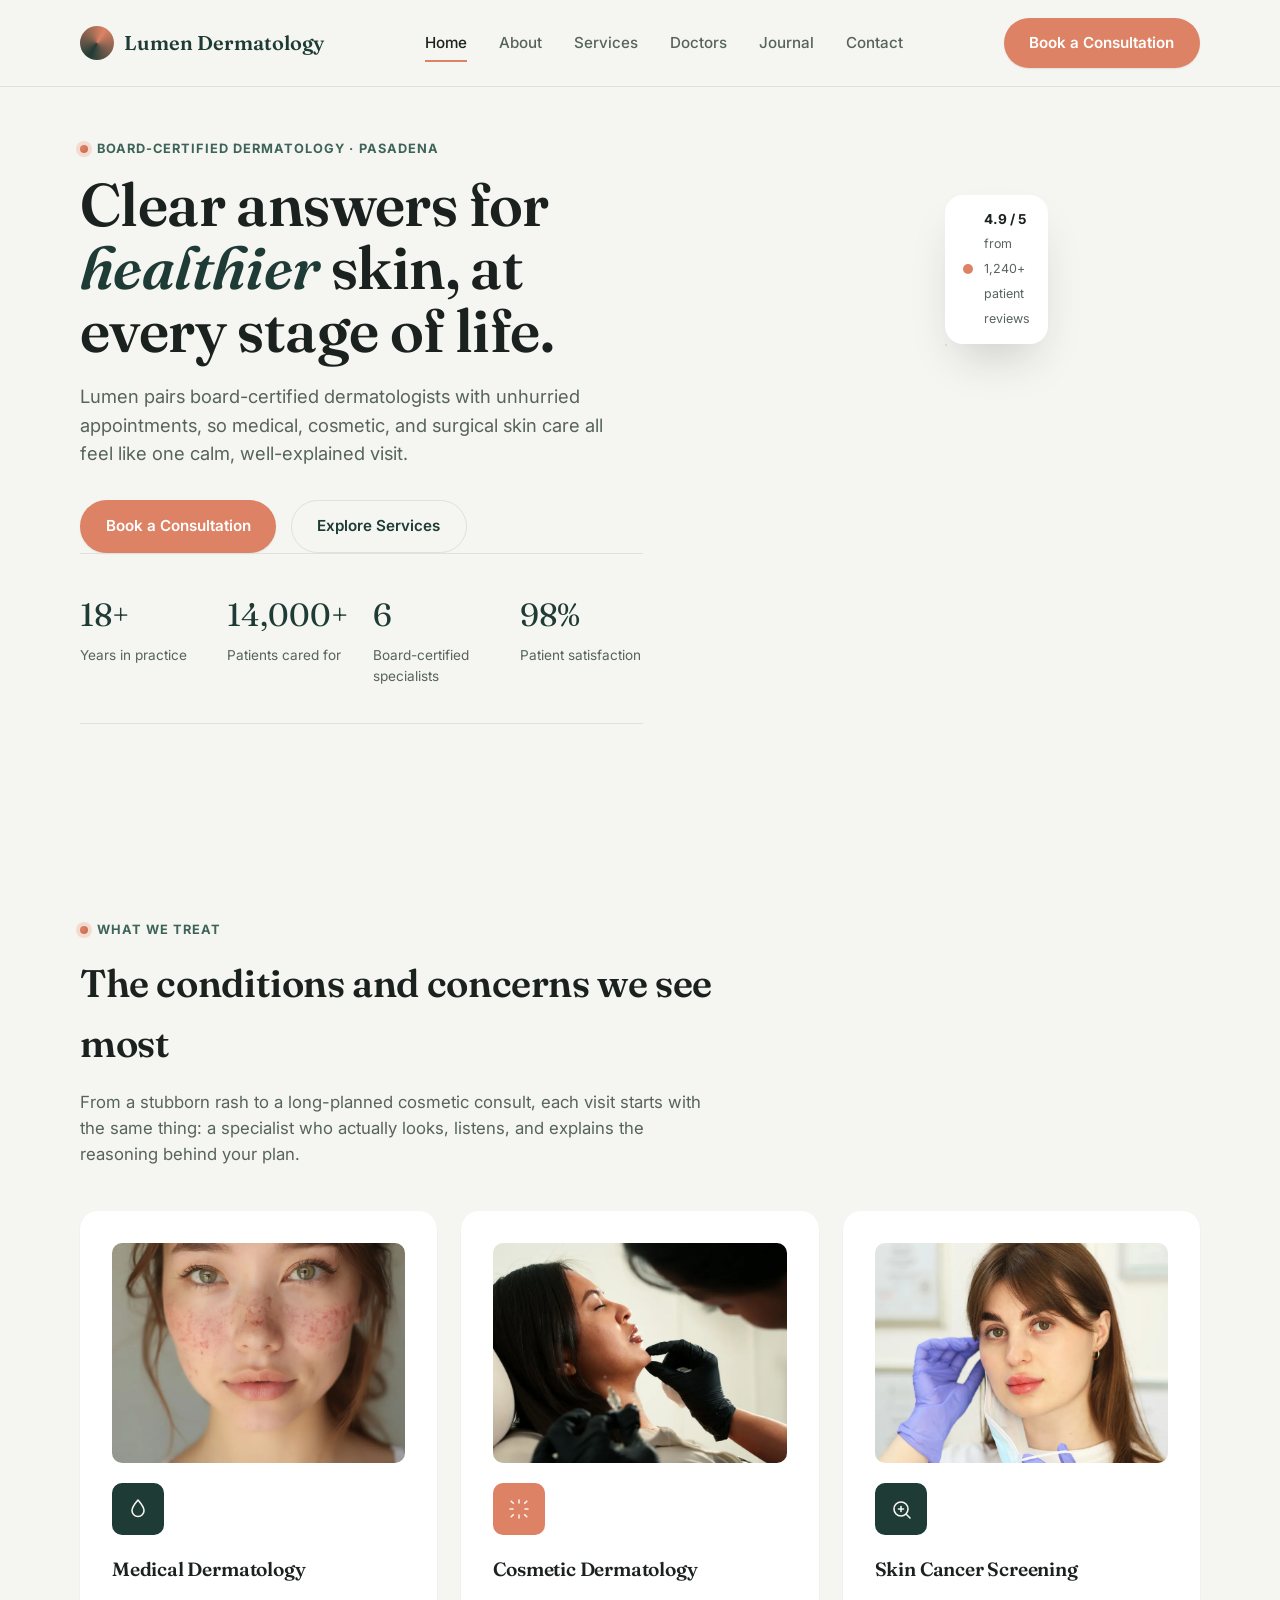
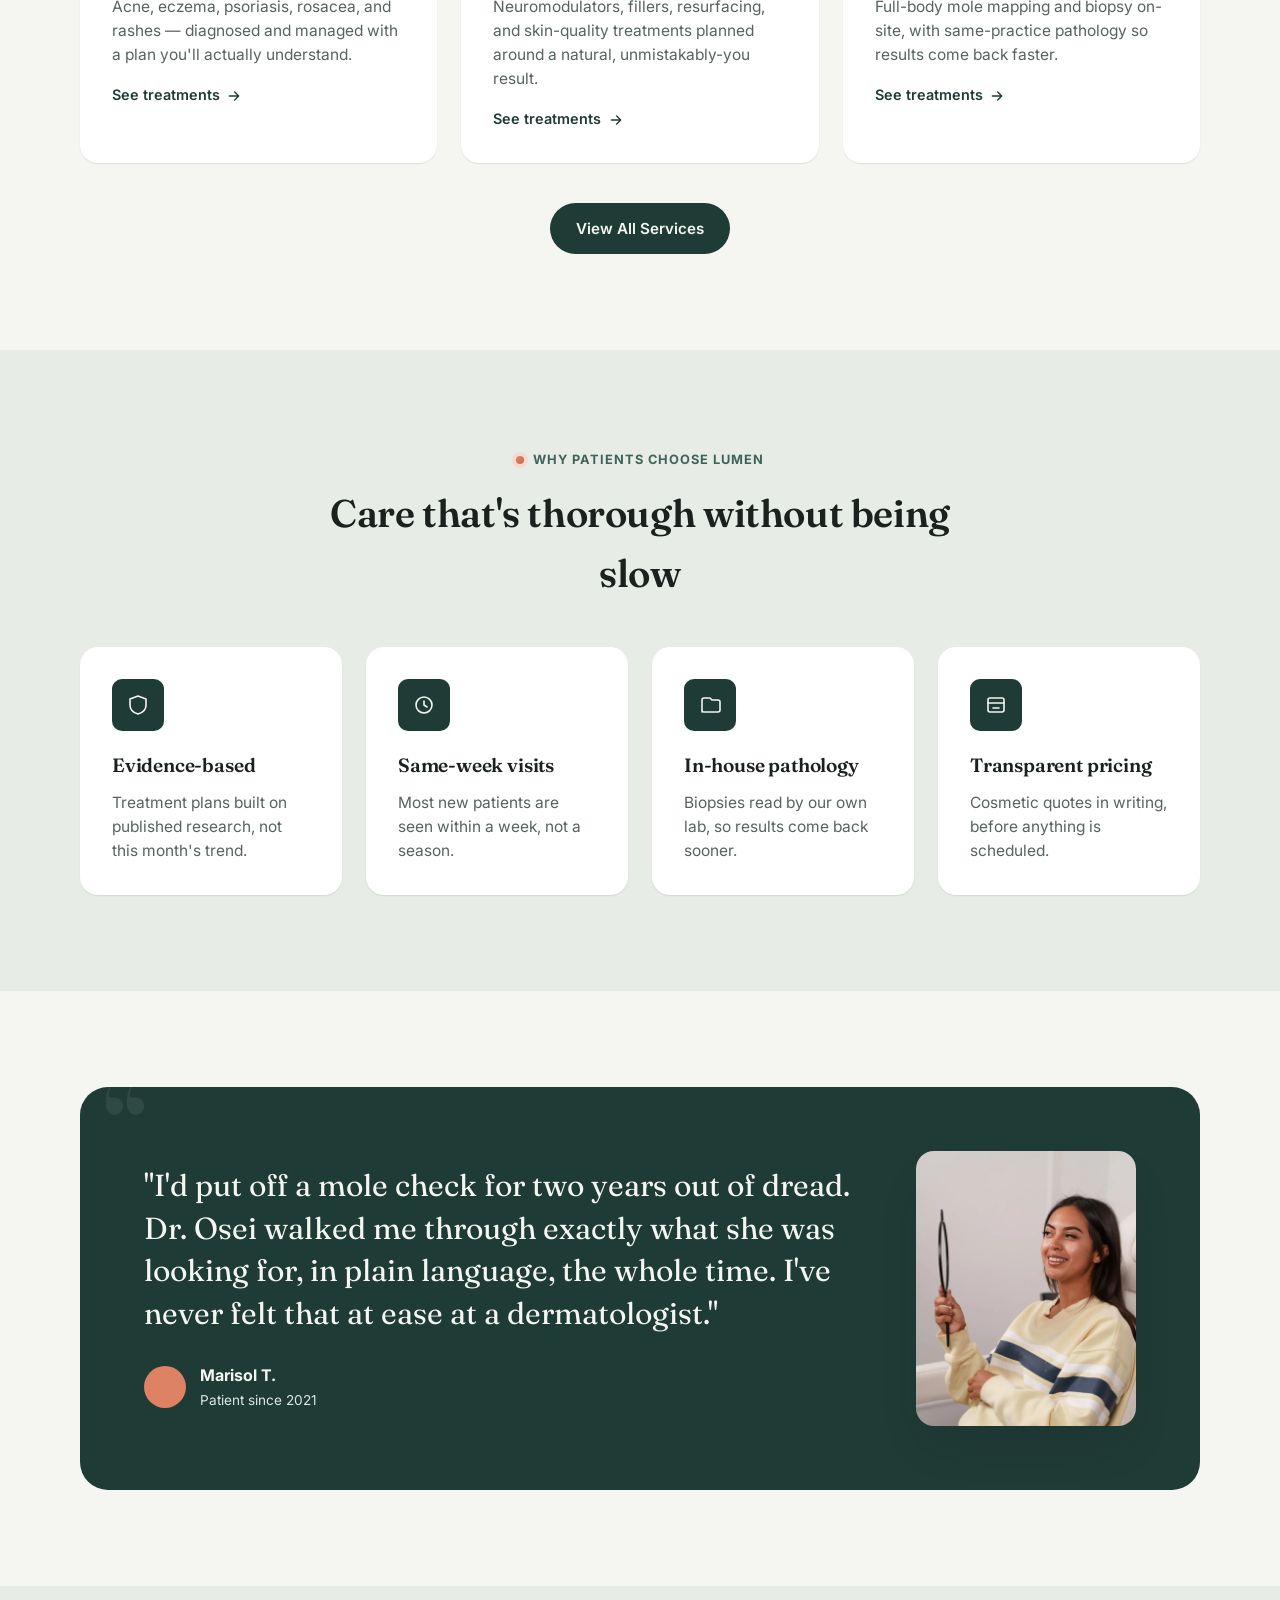
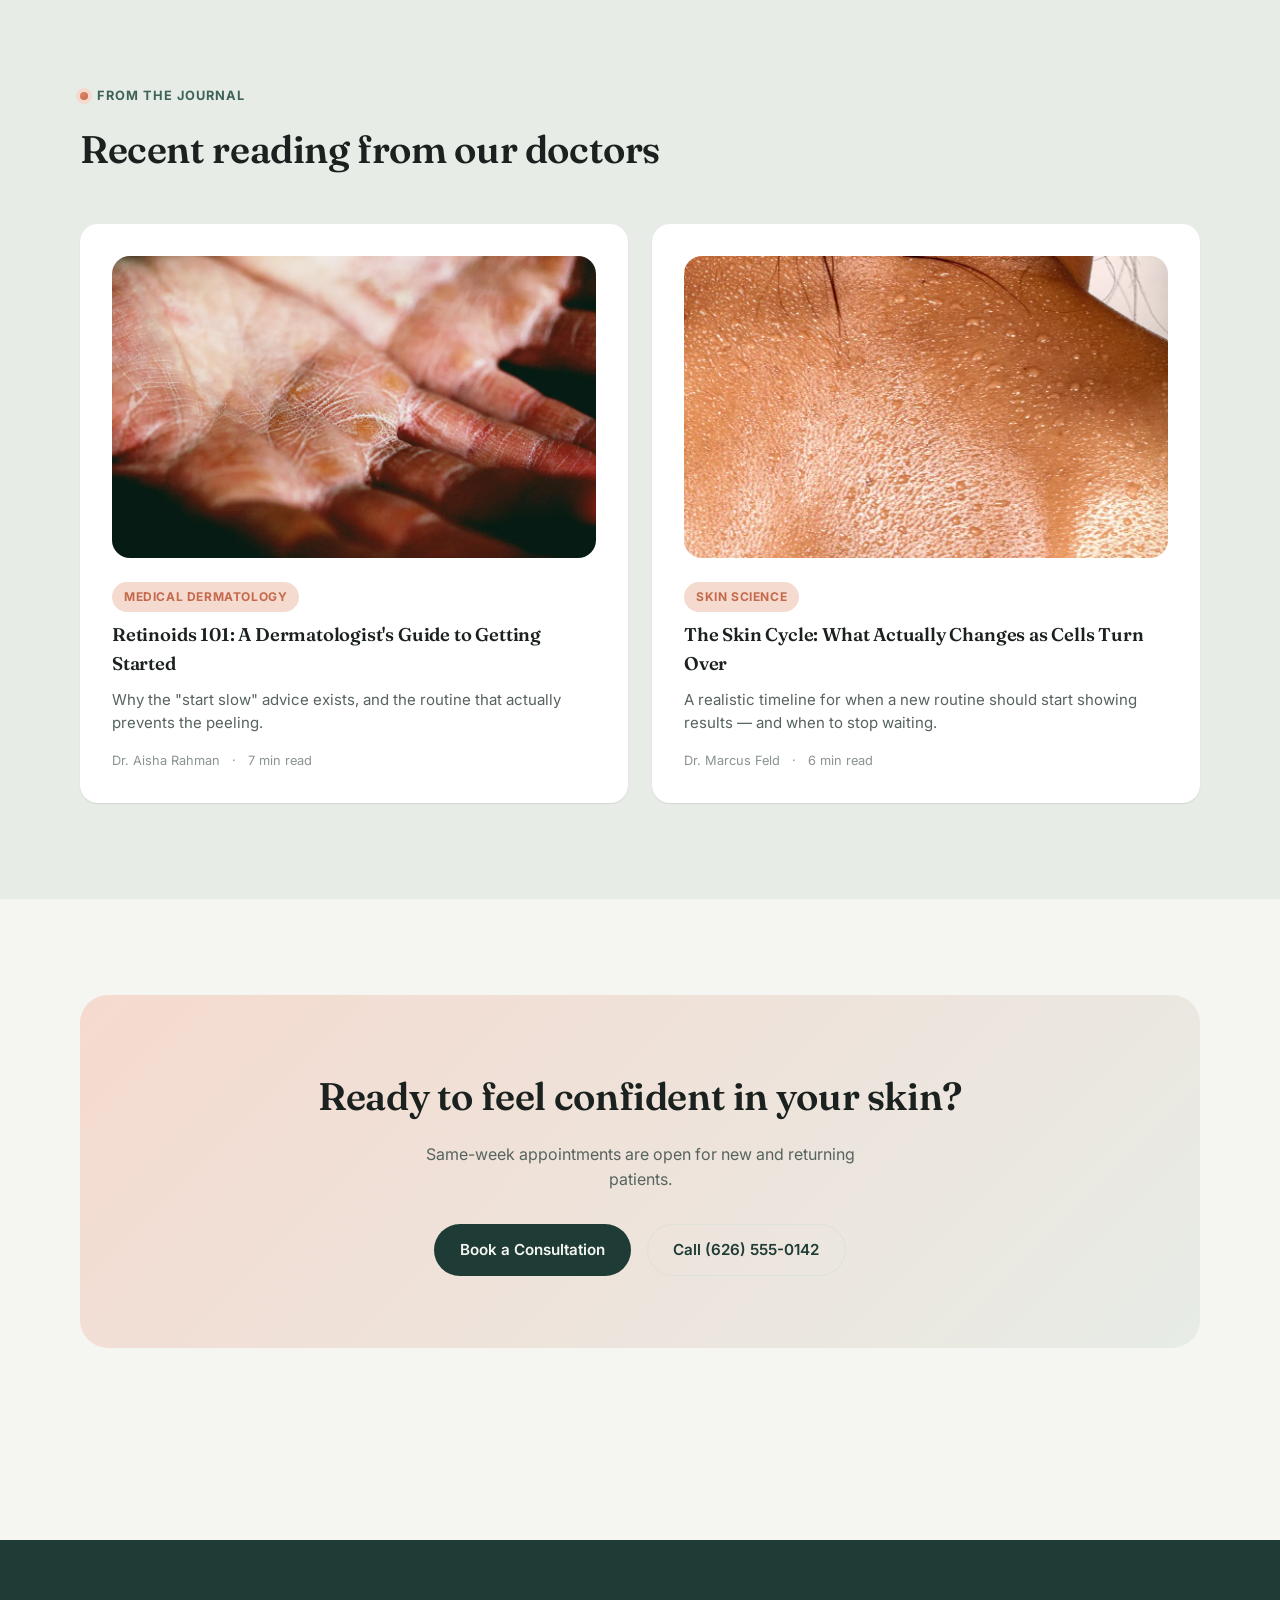
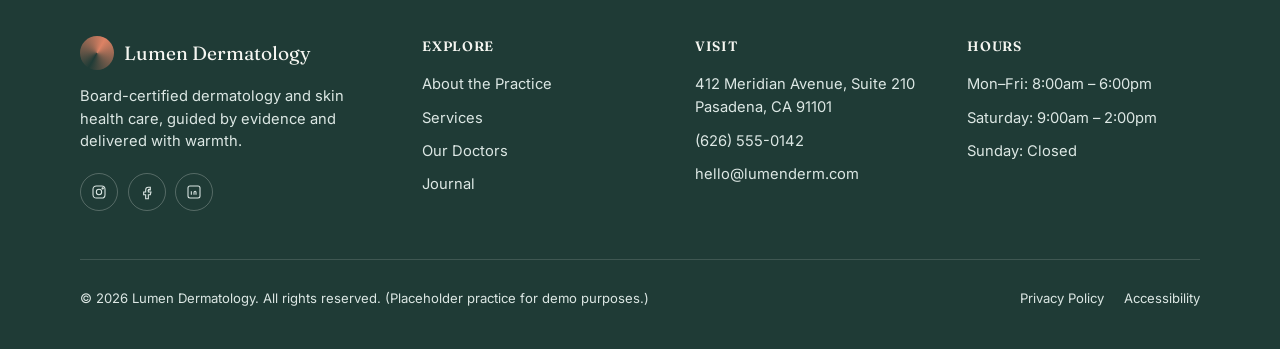
==== commit 00381ea4: "Add real photography across the site (hero, cards, mosaic, gallery, blog) Optimizes 23 user-provided" ====
--- a/index.html
+++ b/index.html
@@ -55,9 +55,10 @@
           <a href="services.html" class="btn btn--ghost">Explore Services</a>
         </div>
       </div>
-      <div class="hero__visual" aria-hidden="true">
-        <div class="hero__visual-ring"></div>
-        <div class="glow-blob"></div>
+      <div class="hero__visual">
+        <div class="hero__visual-ring" aria-hidden="true"></div>
+        <div class="glow-blob" aria-hidden="true"></div>
+        <img class="hero__photo" src="images/hero-doctor.webp" alt="A Lumen Dermatology physician in clinic" width="1400" height="788" fetchpriority="high">
         <div class="hero__badge">
           <span class="hero__badge-dot"></span>
           <div><strong>4.9 / 5</strong><span>from 1,240+ patient reviews</span></div>
@@ -85,6 +86,7 @@
 
       <div class="grid grid--3 reveal-stagger">
         <article class="card reveal">
+          <div class="card__cover"><img src="images/medical-dermatology.webp" alt="Close examination of skin affected by rosacea" width="900" height="900" loading="lazy"></div>
           <div class="icon-badge" aria-hidden="true">
             <svg viewBox="0 0 24 24" fill="none" stroke="currentColor" stroke-width="1.6" stroke-linecap="round" stroke-linejoin="round"><path d="M12 3c3.5 4 6 7.4 6 10.5a6 6 0 1 1-12 0C6 10.4 8.5 7 12 3Z"/></svg>
           </div>
@@ -94,6 +96,7 @@
         </article>
 
         <article class="card card--coral reveal">
+          <div class="card__cover"><img src="images/cosmetic-dermatology.webp" alt="A cosmetic injectable treatment being carefully administered" width="900" height="600" loading="lazy"></div>
           <div class="icon-badge" aria-hidden="true">
             <svg viewBox="0 0 24 24" fill="none" stroke="currentColor" stroke-width="1.6" stroke-linecap="round" stroke-linejoin="round"><path d="M12 3v3M12 18v3M4.2 4.2l2.1 2.1M17.7 17.7l2.1 2.1M3 12h3M18 12h3M4.2 19.8l2.1-2.1M17.7 6.3l2.1-2.1"/></svg>
           </div>
@@ -103,6 +106,7 @@
         </article>
 
         <article class="card reveal">
+          <div class="card__cover"><img src="images/skin-screening.webp" alt="Patient prepared for a clinical skin screening visit" width="900" height="1350" loading="lazy"></div>
           <div class="icon-badge" aria-hidden="true">
             <svg viewBox="0 0 24 24" fill="none" stroke="currentColor" stroke-width="1.6" stroke-linecap="round" stroke-linejoin="round"><circle cx="12" cy="12" r="7"/><path d="m17 17 4 4"/><path d="M9.5 12h5M12 9.5v5"/></svg>
           </div>
@@ -152,11 +156,16 @@
 
   <section class="section">
     <div class="container">
-      <div class="testimonial reveal">
-        <p class="testimonial__quote">"I'd put off a mole check for two years out of dread. Dr. Osei walked me through exactly what she was looking for, in plain language, the whole time. I've never felt that at ease at a dermatologist."</p>
-        <div class="testimonial__author">
-          <div class="testimonial__author-mark" aria-hidden="true"></div>
-          <div><strong>Marisol T.</strong><span>Patient since 2021</span></div>
+      <div class="testimonial testimonial--photo reveal">
+        <div>
+          <p class="testimonial__quote">"I'd put off a mole check for two years out of dread. Dr. Osei walked me through exactly what she was looking for, in plain language, the whole time. I've never felt that at ease at a dermatologist."</p>
+          <div class="testimonial__author">
+            <div class="testimonial__author-mark" aria-hidden="true"></div>
+            <div><strong>Marisol T.</strong><span>Patient since 2021</span></div>
+          </div>
+        </div>
+        <div class="testimonial__photo">
+          <img src="images/testimonial-patient.webp" alt="A patient at ease after a skin consultation" width="900" height="1200" loading="lazy">
         </div>
       </div>
     </div>
@@ -170,14 +179,14 @@
       </div>
       <div class="grid grid--2 reveal-stagger">
         <a class="card reveal" href="blog/retinoids-101.html" style="text-decoration:none;">
-          <div class="blog-card__cover" style="background:linear-gradient(135deg,var(--teal),var(--teal-light));" aria-hidden="true"></div>
+          <div class="blog-card__cover"><img src="images/blog-retinoids-cover.webp" alt="" width="1200" height="800" loading="lazy"></div>
           <span class="tag">Medical Dermatology</span>
           <h3 class="blog-card__title">Retinoids 101: A Dermatologist's Guide to Getting Started</h3>
           <p class="blog-card__excerpt">Why the "start slow" advice exists, and the routine that actually prevents the peeling.</p>
           <div class="blog-card__meta"><span>Dr. Aisha Rahman</span><span>·</span><span>7 min read</span></div>
         </a>
         <a class="card reveal" href="blog/skin-cell-turnover.html" style="text-decoration:none;">
-          <div class="blog-card__cover" style="background:linear-gradient(135deg,var(--coral-deep),var(--coral));" aria-hidden="true"></div>
+          <div class="blog-card__cover"><img src="images/blog-skin-cycle-cover.webp" alt="" width="1000" height="625" loading="lazy"></div>
           <span class="tag">Skin Science</span>
           <h3 class="blog-card__title">The Skin Cycle: What Actually Changes as Cells Turn Over</h3>
           <p class="blog-card__excerpt">A realistic timeline for when a new routine should start showing results — and when to stop waiting.</p>
--- a/css/styles.css
+++ b/css/styles.css
@@ -322,9 +322,20 @@
   background: radial-gradient(circle at 32% 28%, var(--coral-tint), transparent 60%),
               radial-gradient(circle at 68% 70%, var(--teal-pale), transparent 55%),
               linear-gradient(135deg, var(--teal) 0%, var(--teal-light) 45%, var(--coral) 100%);
-  filter: blur(0.5px);
+  filter: blur(22px);
   animation: blob-morph 14s var(--ease-out) infinite alternate;
+  z-index: 1;
+}
+/* A photo layered over the glow-blob turns it into a soft ambient halo. */
+.hero__photo {
+  position: absolute;
+  inset: 9%;
+  width: 82%;
+  height: 82%;
+  object-fit: cover;
+  border-radius: var(--radius-lg);
   box-shadow: var(--shadow-lg);
+  z-index: 2;
 }
 @keyframes blob-morph {
   0%   { border-radius: 42% 58% 63% 37% / 45% 40% 60% 55%; transform: rotate(0deg) scale(1); }
@@ -344,6 +355,7 @@
   position: absolute;
   bottom: 6%;
   left: -6%;
+  z-index: 3;
   background: var(--surface);
   border-radius: var(--radius-md);
   box-shadow: var(--shadow-lg);
@@ -423,6 +435,19 @@
   transition: transform var(--dur-base) var(--ease-out), box-shadow var(--dur-base) var(--ease-out);
 }
 .card:hover { transform: translateY(-6px); box-shadow: var(--shadow-md); }
+
+/* Photo cover for a card (services / treat cards) */
+.card__cover {
+  aspect-ratio: 4/3;
+  border-radius: var(--radius-sm);
+  overflow: hidden;
+  margin-bottom: 1.25rem;
+}
+.card__cover img {
+  width: 100%; height: 100%; object-fit: cover; display: block;
+  transition: transform var(--dur-slow) var(--ease-out);
+}
+.card:hover .card__cover img { transform: scale(1.06); }
 
 .icon-badge {
   width: 52px; height: 52px;
@@ -493,7 +518,11 @@
   padding: clamp(2.25rem, 5vw, 4rem);
   position: relative;
   overflow: hidden;
-}
+  display: grid;
+  gap: 2rem;
+  align-items: center;
+}
+@media (min-width: 720px) { .testimonial--photo { grid-template-columns: 1fr 220px; } }
 .testimonial::before {
   content: "\201C";
   font-family: var(--font-display);
@@ -514,6 +543,105 @@
 .testimonial__author-mark { width: 42px; height: 42px; border-radius: 50%; background: var(--coral); flex-shrink: 0; }
 .testimonial__author strong { display: block; }
 .testimonial__author span { font-size: 0.85rem; color: var(--teal-pale); }
+.testimonial__photo {
+  position: relative;
+  border-radius: var(--radius-md);
+  overflow: hidden;
+  aspect-ratio: 4/5;
+  max-width: 220px;
+  box-shadow: var(--shadow-lg);
+  justify-self: center;
+}
+.testimonial__photo img { width: 100%; height: 100%; object-fit: cover; display: block; }
+
+/* ---------- Standalone portrait photo (page-hero companion) ---------- */
+.photo-portrait {
+  position: relative;
+  border-radius: var(--radius-lg);
+  overflow: hidden;
+  aspect-ratio: 4/5;
+  max-width: 420px;
+  margin-inline: auto;
+  box-shadow: var(--shadow-lg);
+}
+.photo-portrait img { width: 100%; height: 100%; object-fit: cover; display: block; }
+
+/* ---------- Full-width photo band with caption ---------- */
+.photo-band {
+  position: relative;
+  border-radius: var(--radius-lg);
+  overflow: hidden;
+  aspect-ratio: 21/9;
+  box-shadow: var(--shadow-md);
+}
+.photo-band img { width: 100%; height: 100%; object-fit: cover; display: block; }
+.photo-band__caption {
+  position: absolute;
+  left: 0; right: 0; bottom: 0;
+  padding: 1.5rem clamp(1.25rem, 4vw, 2.5rem);
+  background: linear-gradient(0deg, rgba(26, 33, 30, 0.72), transparent);
+  color: var(--ivory);
+  font-family: var(--font-display);
+  font-size: clamp(1.05rem, 1.6vw, 1.3rem);
+  max-width: 46ch;
+}
+
+/* ---------- Mosaic photo grid ---------- */
+.mosaic-grid {
+  display: grid;
+  grid-template-columns: repeat(3, 1fr);
+  gap: 1rem;
+}
+.mosaic-grid__wide { grid-column: 1 / -1; aspect-ratio: 21/9; }
+.mosaic-grid__item {
+  position: relative;
+  aspect-ratio: 3/4;
+  border-radius: var(--radius-md);
+  overflow: hidden;
+  box-shadow: var(--shadow-sm);
+}
+.mosaic-grid__item img { width: 100%; height: 100%; object-fit: cover; display: block; }
+@media (max-width: 720px) {
+  .mosaic-grid { grid-template-columns: repeat(2, 1fr); }
+}
+
+/* ---------- Small decorative accent photo ---------- */
+.accent-photo {
+  width: 132px;
+  border-radius: var(--radius-md);
+  box-shadow: var(--shadow-md);
+  float: right;
+  margin: 0 0 1rem 1.5rem;
+}
+@media (max-width: 640px) { .accent-photo { display: none; } }
+
+/* ---------- Treatment gallery strip ---------- */
+.gallery-strip {
+  display: grid;
+  grid-template-columns: repeat(2, 1fr);
+  gap: 1.25rem;
+}
+@media (min-width: 720px) { .gallery-strip { grid-template-columns: repeat(4, 1fr); } }
+.gallery-strip__item {
+  position: relative;
+  border-radius: var(--radius-md);
+  overflow: hidden;
+  aspect-ratio: 4/5;
+  box-shadow: var(--shadow-sm);
+}
+.gallery-strip__item img {
+  width: 100%; height: 100%; object-fit: cover; display: block;
+  transition: transform var(--dur-slow) var(--ease-out);
+}
+.gallery-strip__item:hover img { transform: scale(1.07); }
+.gallery-strip__label {
+  position: absolute; left: 0; right: 0; bottom: 0;
+  padding: 0.75rem 1rem;
+  background: linear-gradient(0deg, rgba(26, 33, 30, 0.72), transparent);
+  color: var(--ivory);
+  font-size: 0.82rem;
+  font-weight: 600;
+}
 
 /* ---------- CTA band ---------- */
 .cta-band {
@@ -603,7 +731,13 @@
   aspect-ratio: 16/10;
   border-radius: var(--radius-md);
   margin-bottom: 1.5rem;
-}
+  overflow: hidden;
+}
+.blog-card__cover img {
+  width: 100%; height: 100%; object-fit: cover; display: block;
+  transition: transform var(--dur-slow) var(--ease-out);
+}
+.card:hover .blog-card__cover img { transform: scale(1.05); }
 
 .article__header { max-width: 70ch; margin-inline: auto; text-align: center; }
 .article__title { font-size: clamp(2rem, 4vw, 2.8rem); margin-top: 0.75rem; }
@@ -613,6 +747,22 @@
   border-radius: var(--radius-lg);
   margin: 2.5rem auto;
   max-width: var(--container);
+  overflow: hidden;
+}
+.article__cover img { width: 100%; height: 100%; object-fit: cover; display: block; }
+
+.article__inline-figure { margin: 2.25rem 0; }
+.article__inline-figure img {
+  width: 100%;
+  border-radius: var(--radius-md);
+  box-shadow: var(--shadow-sm);
+  display: block;
+}
+.article__inline-figure figcaption {
+  margin-top: 0.65rem;
+  font-size: 0.82rem;
+  color: var(--ink-faint);
+  text-align: center;
 }
 .article__body {
   max-width: 68ch;
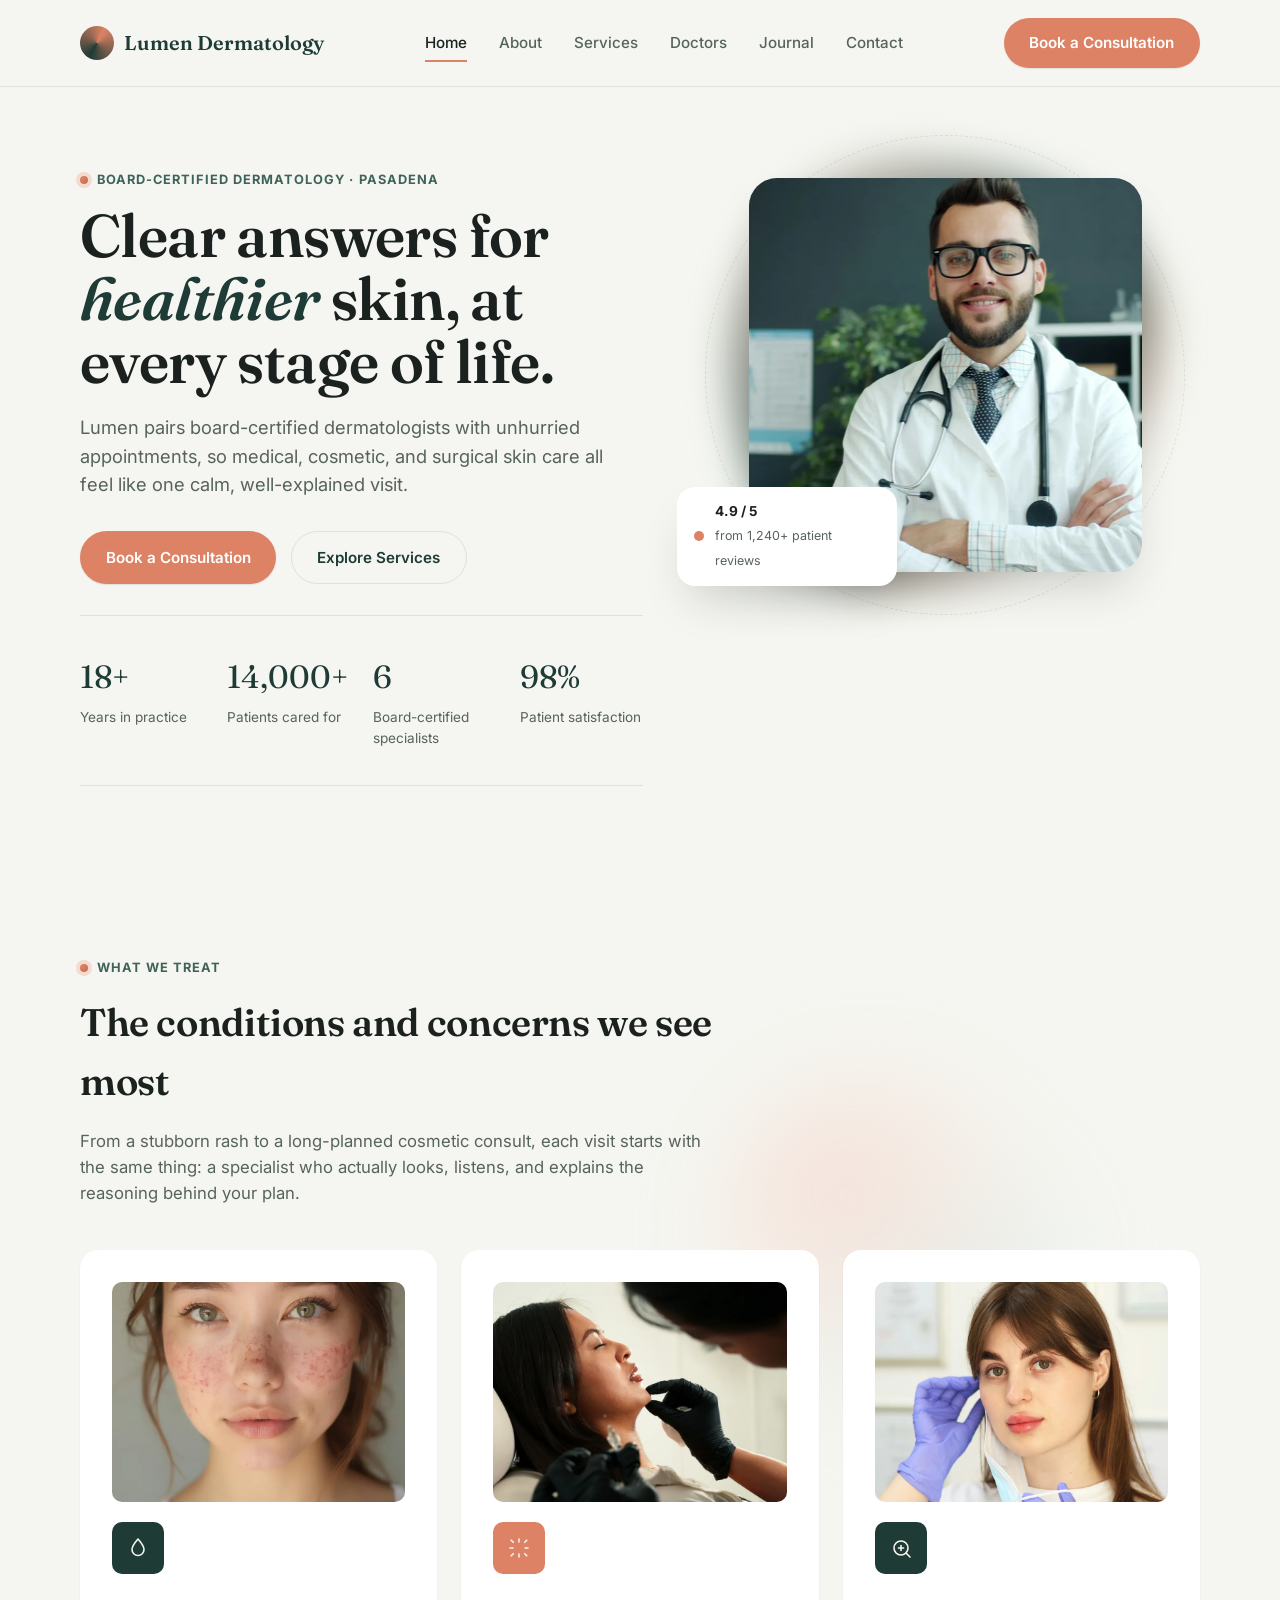
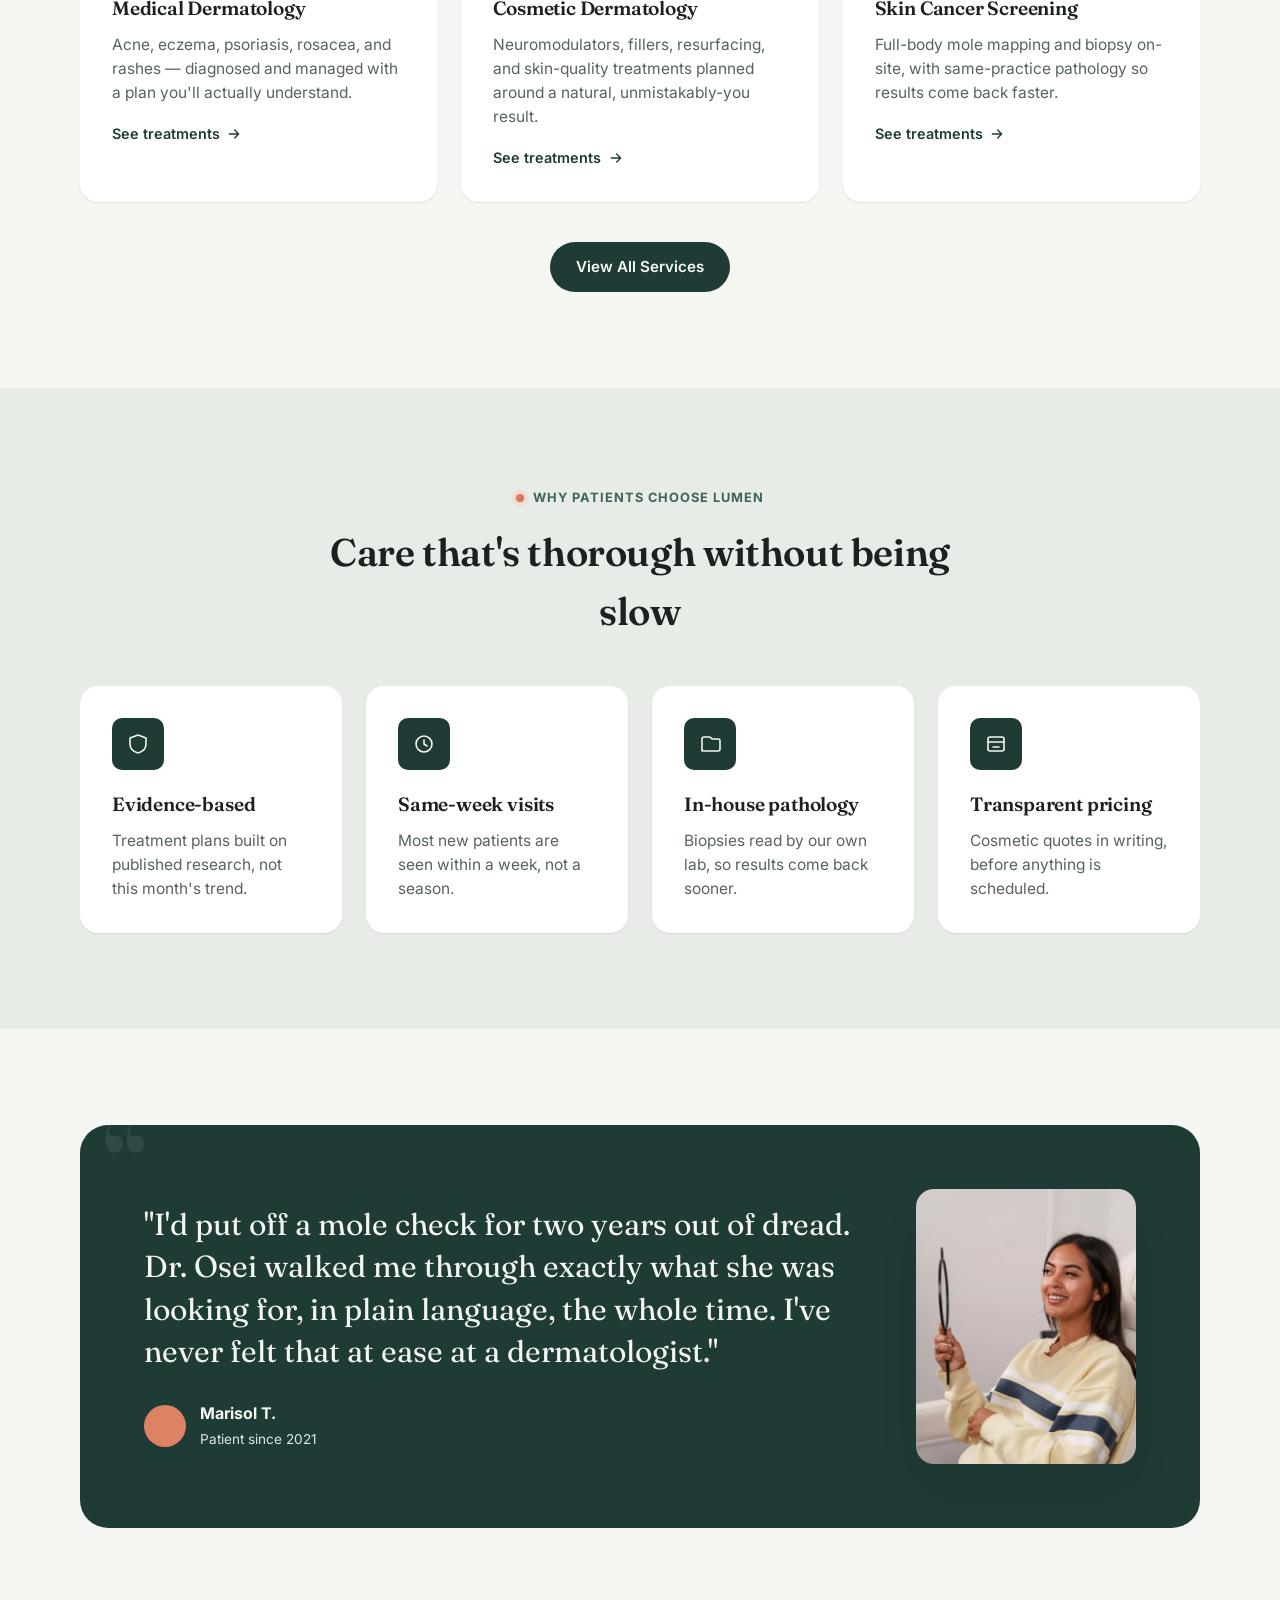
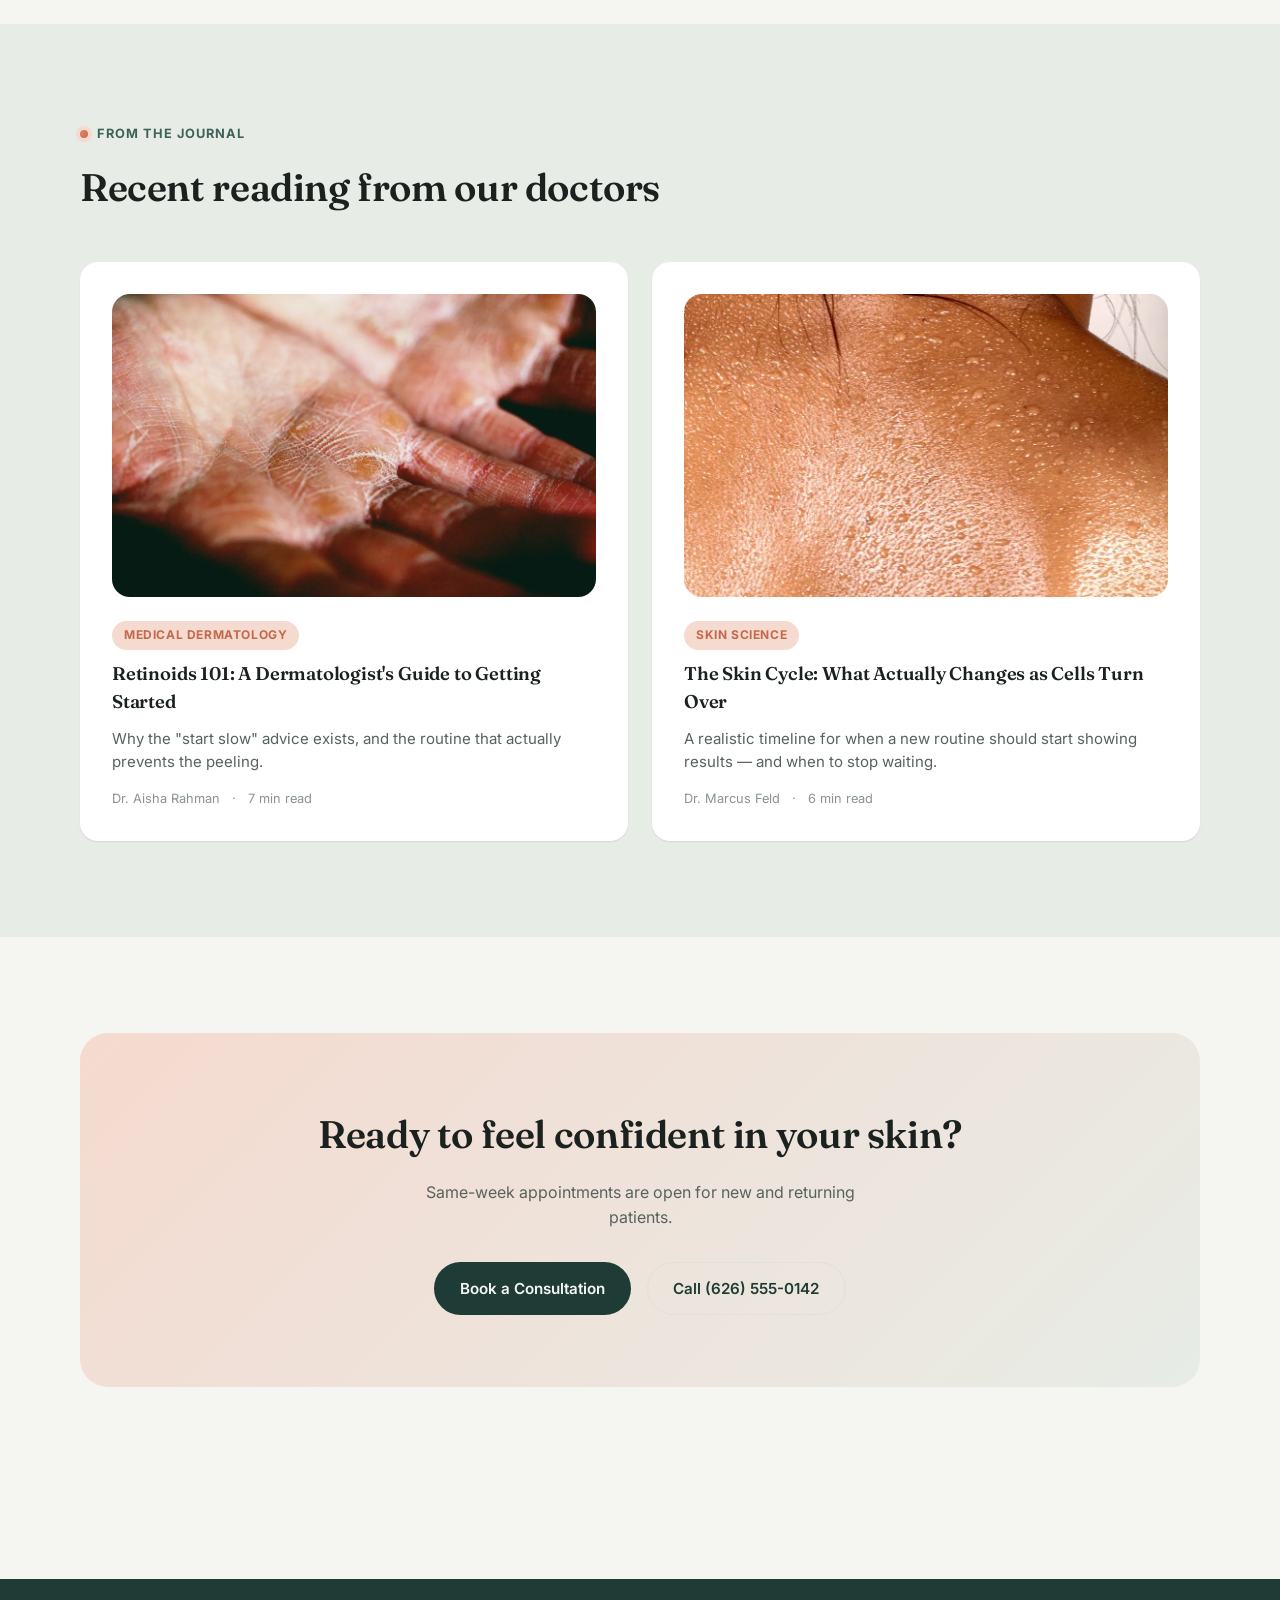
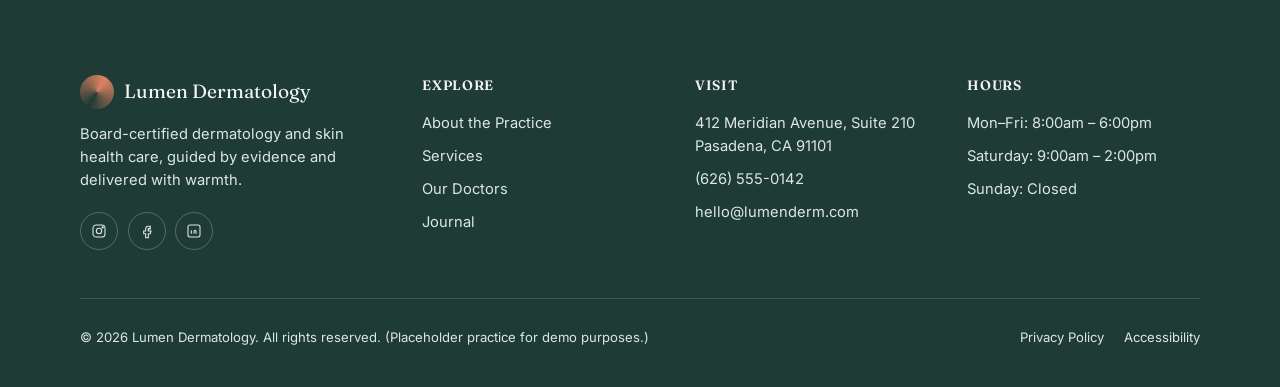
==== commit b4b9559a: "Add ambient glow animation to the homepage's What We Treat section head The section had a lot of dea" ====
--- a/index.html
+++ b/index.html
@@ -76,12 +76,15 @@
     </div>
   </section>
 
-  <section class="section">
+  <section class="section" style="padding-top:4.5rem;">
     <div class="container">
       <div class="section__head reveal">
-        <p class="eyebrow">What we treat</p>
-        <h2 class="section__title">The conditions and concerns we see most</h2>
-        <p class="section__intro">From a stubborn rash to a long-planned cosmetic consult, each visit starts with the same thing: a specialist who actually looks, listens, and explains the reasoning behind your plan.</p>
+        <div class="section__head__glow" aria-hidden="true"></div>
+        <div class="section__head__content">
+          <p class="eyebrow">What we treat</p>
+          <h2 class="section__title">The conditions and concerns we see most</h2>
+          <p class="section__intro">From a stubborn rash to a long-planned cosmetic consult, each visit starts with the same thing: a specialist who actually looks, listens, and explains the reasoning behind your plan.</p>
+        </div>
       </div>
 
       <div class="grid grid--3 reveal-stagger">
--- a/css/styles.css
+++ b/css/styles.css
@@ -309,6 +309,7 @@
 
 .hero__visual {
   position: relative;
+  width: 100%;
   aspect-ratio: 1 / 1;
   max-width: 480px;
   margin-inline: auto;
@@ -401,7 +402,32 @@
 /* ---------- Sections ---------- */
 .section { padding-block: var(--space-2xl); }
 .section--alt { background: var(--sage-tint); }
-.section__head { max-width: 640px; margin-bottom: 2.75rem; }
+.section__head { position: relative; max-width: 640px; margin-bottom: 2.75rem; }
+.section__head__content { position: relative; z-index: 1; }
+/* Optional ambient glow for a section head, echoing the hero's signature blob. */
+.section__head__glow {
+  position: absolute;
+  top: 48%;
+  left: 100%;
+  z-index: 0;
+  width: 360px;
+  height: 360px;
+  max-width: 50vw;
+  border-radius: 42% 58% 63% 37% / 45% 40% 60% 55%;
+  background: radial-gradient(circle at 30% 28%, var(--coral-tint), transparent 60%),
+              radial-gradient(circle at 68% 70%, var(--teal-pale), transparent 55%);
+  filter: blur(46px);
+  opacity: 0.75;
+  pointer-events: none;
+  animation: head-glow-morph 18s var(--ease-out) infinite alternate;
+}
+@keyframes head-glow-morph {
+  0%   { border-radius: 42% 58% 63% 37% / 45% 40% 60% 55%; transform: translate(-15%, -50%) rotate(0deg) scale(1); }
+  50%  { border-radius: 58% 42% 40% 60% / 58% 55% 45% 42%; transform: translate(-15%, -50%) rotate(8deg) scale(1.04); }
+  100% { border-radius: 48% 52% 55% 45% / 40% 60% 40% 60%; transform: translate(-15%, -50%) rotate(-6deg) scale(0.98); }
+}
+@media (max-width: 1100px) { .section__head__glow { display: none; } }
+@media (prefers-reduced-motion: reduce) { .section__head__glow { animation: none; } }
 .section__head.center { margin-inline: auto; text-align: center; }
 .section__title { font-size: clamp(1.8rem, 3vw, 2.6rem); }
 .section__intro { margin-top: 1rem; color: var(--ink-soft); font-size: 1.05rem; }
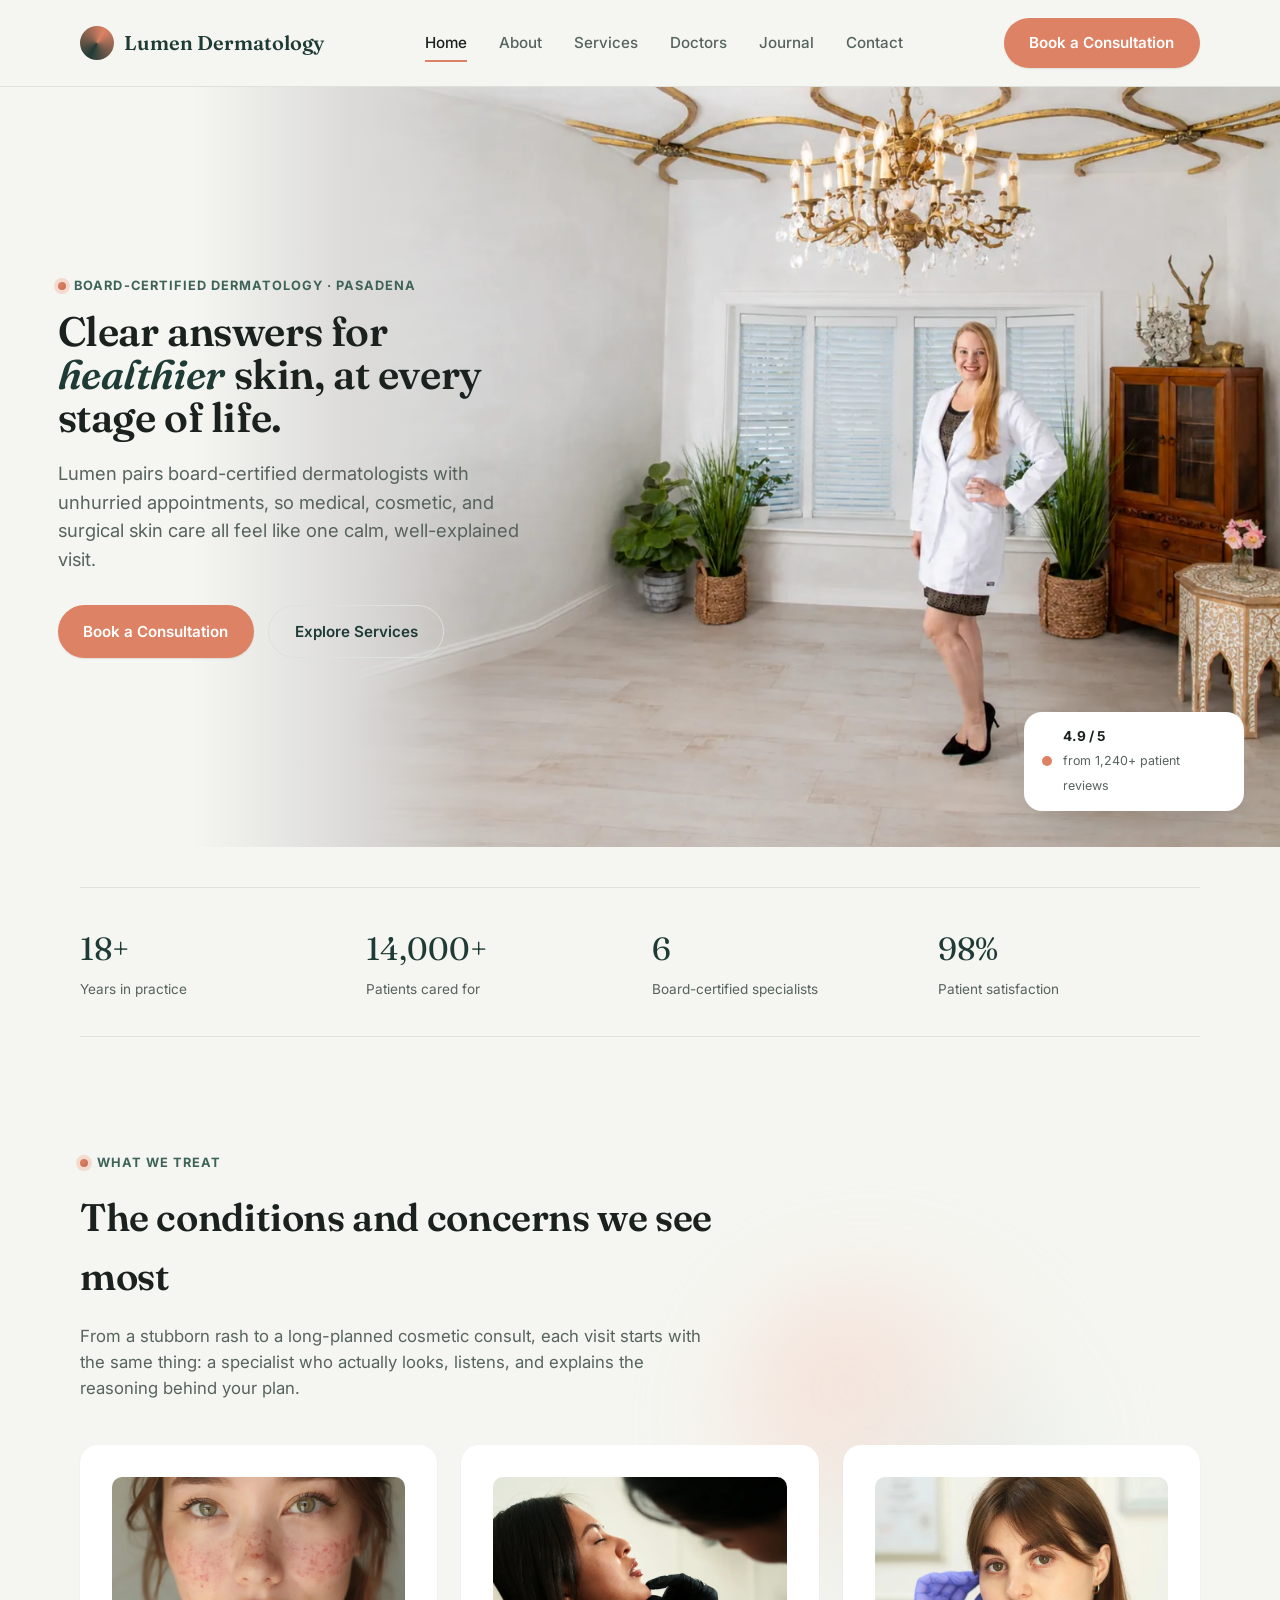
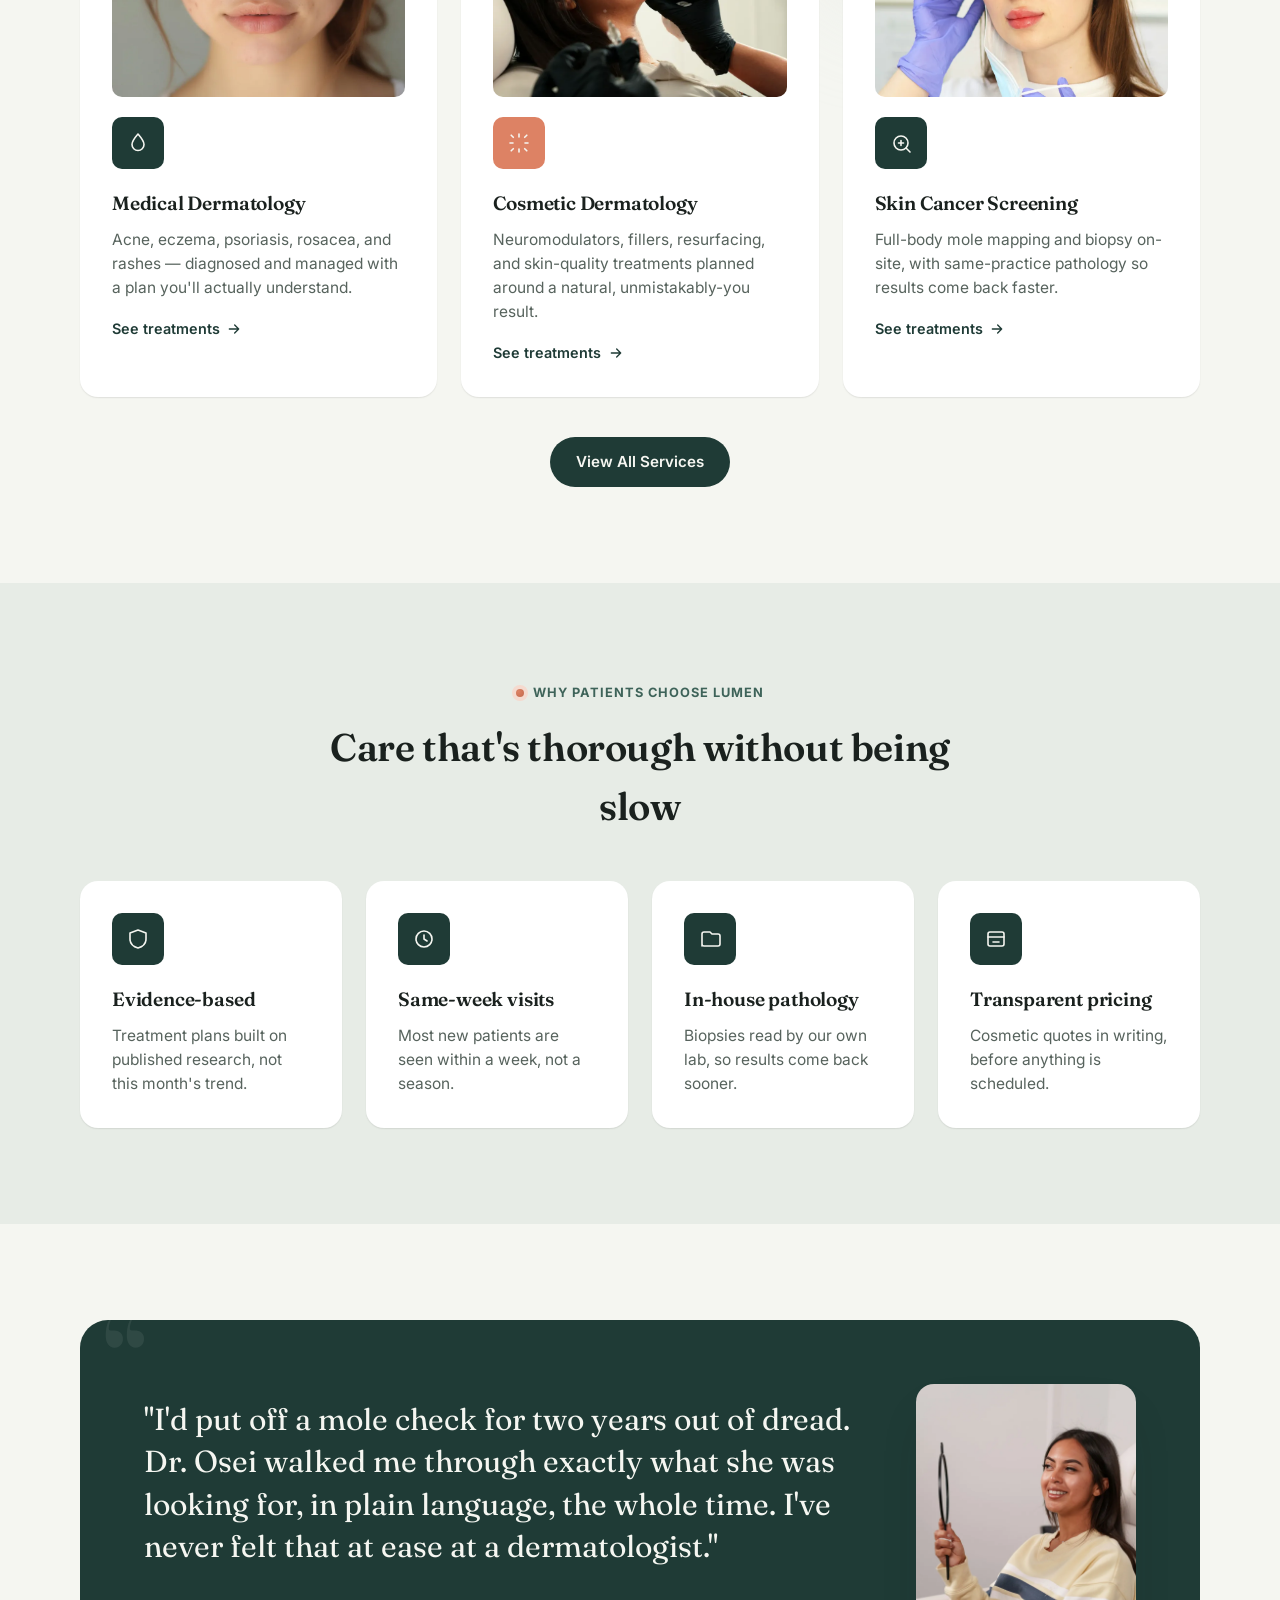
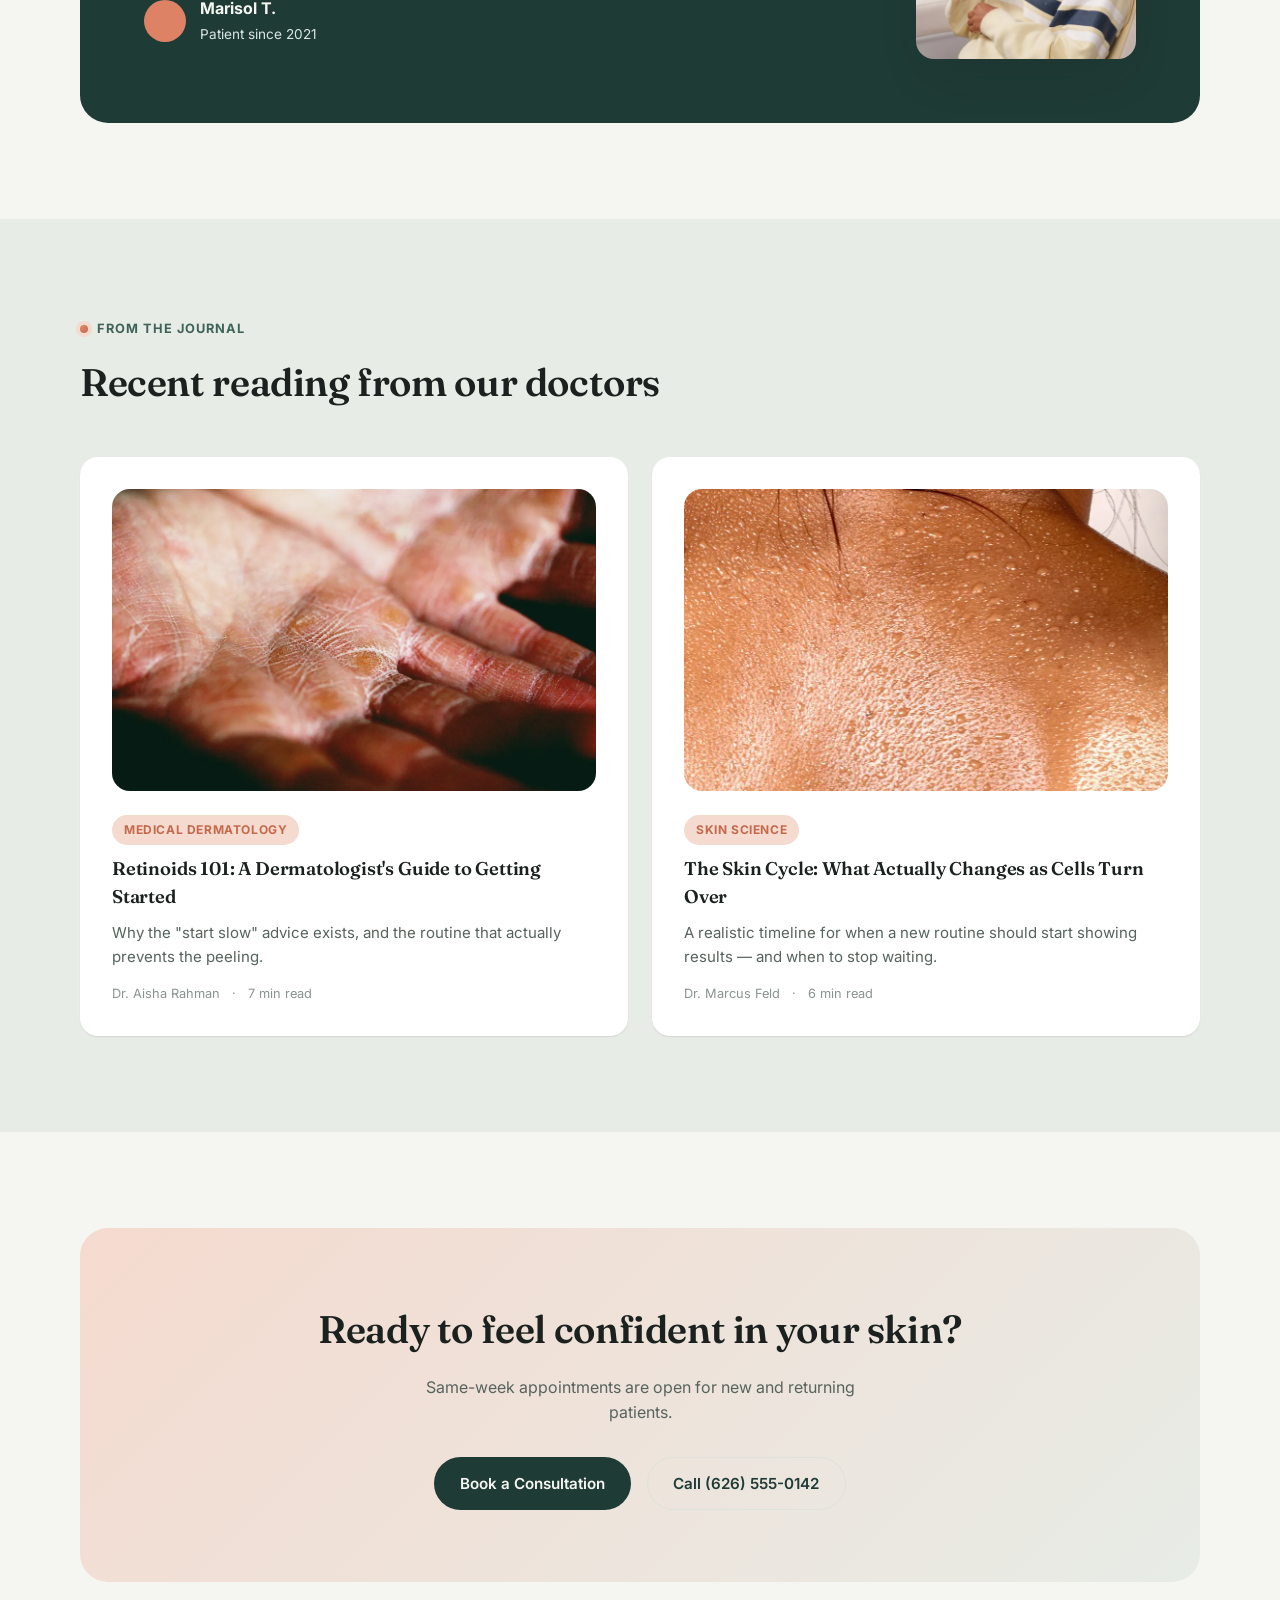
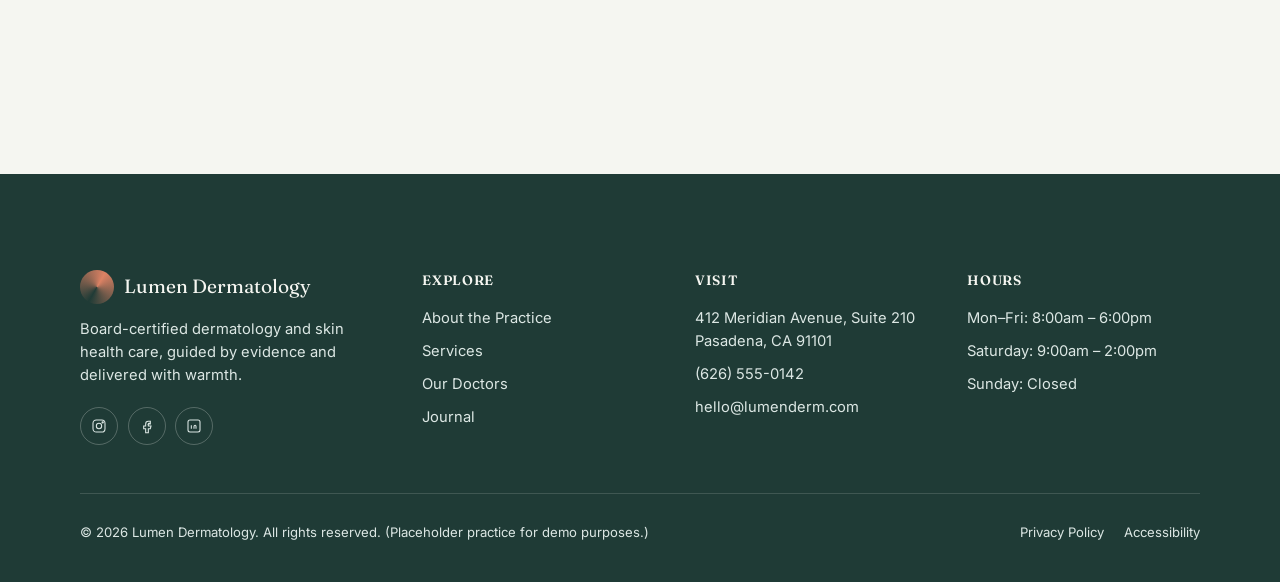
==== commit 6a8fa1af: "Redesign homepage hero as full-bleed split layout Replace the two-column hero with a full-bleed phot" ====
--- a/index.html
+++ b/index.html
@@ -44,28 +44,26 @@
 
 <main id="main">
 
-  <section class="hero">
-    <div class="container">
-      <div class="hero__text">
-        <p class="eyebrow">Board-Certified Dermatology · Pasadena</p>
-        <h1 class="hero__title">Clear answers for <em>healthier</em> skin, at every stage of life.</h1>
-        <p class="hero__subtitle">Lumen pairs board-certified dermatologists with unhurried appointments, so medical, cosmetic, and surgical skin care all feel like one calm, well-explained visit.</p>
-        <div class="hero__actions">
-          <a href="contact.html" class="btn btn--primary">Book a Consultation</a>
-          <a href="services.html" class="btn btn--ghost">Explore Services</a>
-        </div>
-      </div>
-      <div class="hero__visual">
-        <div class="hero__visual-ring" aria-hidden="true"></div>
-        <div class="glow-blob" aria-hidden="true"></div>
-        <img class="hero__photo" src="images/hero-doctor.webp" alt="A Lumen Dermatology physician in clinic" width="1400" height="788" fetchpriority="high">
-        <div class="hero__badge">
-          <span class="hero__badge-dot"></span>
-          <div><strong>4.9 / 5</strong><span>from 1,240+ patient reviews</span></div>
-        </div>
-      </div>
-    </div>
-
+  <section class="hero hero--split">
+    <div class="hero__media">
+      <img class="hero__media-photo" src="images/hero-portrait.webp" alt="A Lumen Dermatology physician standing in an elegant treatment suite" width="1800" height="943" fetchpriority="high">
+    </div>
+    <div class="hero__panel">
+      <p class="eyebrow">Board-Certified Dermatology · Pasadena</p>
+      <h1 class="hero__title">Clear answers for <em>healthier</em> skin, at every stage of life.</h1>
+      <p class="hero__subtitle">Lumen pairs board-certified dermatologists with unhurried appointments, so medical, cosmetic, and surgical skin care all feel like one calm, well-explained visit.</p>
+      <div class="hero__actions">
+        <a href="contact.html" class="btn btn--primary">Book a Consultation</a>
+        <a href="services.html" class="btn btn--ghost">Explore Services</a>
+      </div>
+    </div>
+    <div class="hero__badge">
+      <span class="hero__badge-dot"></span>
+      <div><strong>4.9 / 5</strong><span>from 1,240+ patient reviews</span></div>
+    </div>
+  </section>
+
+  <section class="section" style="padding-block:2.5rem;">
     <div class="container">
       <div class="stat-strip reveal-stagger">
         <div class="stat"><div class="stat__value">18+</div><div class="stat__label">Years in practice</div></div>
--- a/css/styles.css
+++ b/css/styles.css
@@ -21,6 +21,7 @@
   --coral-deep: #C4694C;
   --coral-tint: #F5DACF;
   --line: #DDE2DA;
+  --hero-fade: #DCDBDA; /* sampled from the hero photo's wall tone, for a seamless fade */
 
   /* Type */
   --font-display: "Fraunces", "Iowan Old Style", Georgia, serif;
@@ -275,15 +276,6 @@
 .hero {
   position: relative;
   overflow: hidden;
-  padding-block: 3rem var(--space-2xl);
-}
-.hero .container {
-  display: grid;
-  gap: 2.5rem;
-  align-items: center;
-}
-@media (min-width: 960px) {
-  .hero .container { grid-template-columns: 1.05fr 0.95fr; gap: 3rem; }
 }
 .hero__title {
   font-size: clamp(2.3rem, 5vw + 1rem, 3.75rem);
@@ -354,8 +346,8 @@
 }
 .hero__badge {
   position: absolute;
-  bottom: 6%;
-  left: -6%;
+  left: 1.25rem;
+  bottom: 1.25rem;
   z-index: 3;
   background: var(--surface);
   border-radius: var(--radius-md);
@@ -367,6 +359,7 @@
   max-width: 220px;
   animation: float-badge 6s var(--ease-out) infinite alternate;
 }
+@media (min-width: 960px) { .hero__badge { left: auto; right: 2.25rem; bottom: 2.25rem; } }
 @keyframes float-badge {
   from { transform: translateY(0); }
   to   { transform: translateY(-10px); }
@@ -377,6 +370,58 @@
 }
 .hero__badge strong { display: block; font-size: 0.85rem; }
 .hero__badge span { font-size: 0.78rem; color: var(--ink-soft); }
+
+/* ---------- Hero (full-bleed split photo) ---------- */
+.hero--split {
+  display: block;
+}
+.hero__media {
+  position: relative;
+  width: 100%;
+  aspect-ratio: 4 / 3;
+  overflow: hidden;
+}
+.hero__media-photo {
+  width: 100%;
+  height: 100%;
+  object-fit: cover;
+  object-position: 68% 18%;
+  display: block;
+}
+.hero__panel {
+  position: relative;
+  padding: 2.75rem 1.5rem 3rem;
+  background: linear-gradient(180deg, var(--sage-tint), var(--ivory));
+}
+.hero__panel .hero__title { font-size: clamp(2rem, 4.5vw, 2.6rem); }
+@media (min-width: 640px) {
+  .hero__media { aspect-ratio: 16 / 9; }
+  .hero__panel { padding: 3.25rem 3rem 3.5rem; }
+}
+@media (min-width: 960px) {
+  .hero--split { position: relative; min-height: min(760px, 88vh); overflow: hidden; }
+  .hero__media {
+    position: absolute;
+    inset: 0;
+    width: 100%;
+    height: 100%;
+    aspect-ratio: auto;
+  }
+  .hero__panel {
+    max-width: 600px;
+    min-height: min(760px, 88vh);
+    display: flex;
+    flex-direction: column;
+    justify-content: center;
+    padding: 4rem clamp(2rem, 4.5vw, 4.5rem);
+    background: linear-gradient(90deg,
+      var(--ivory) 0%,
+      var(--ivory) 32%,
+      var(--hero-fade) 58%,
+      rgba(220, 219, 218, 0) 80%);
+  }
+  .hero__panel .hero__title { font-size: clamp(2.4rem, 3.2vw, 3.3rem); }
+}
 
 /* ---------- Stat strip ---------- */
 .stat-strip {
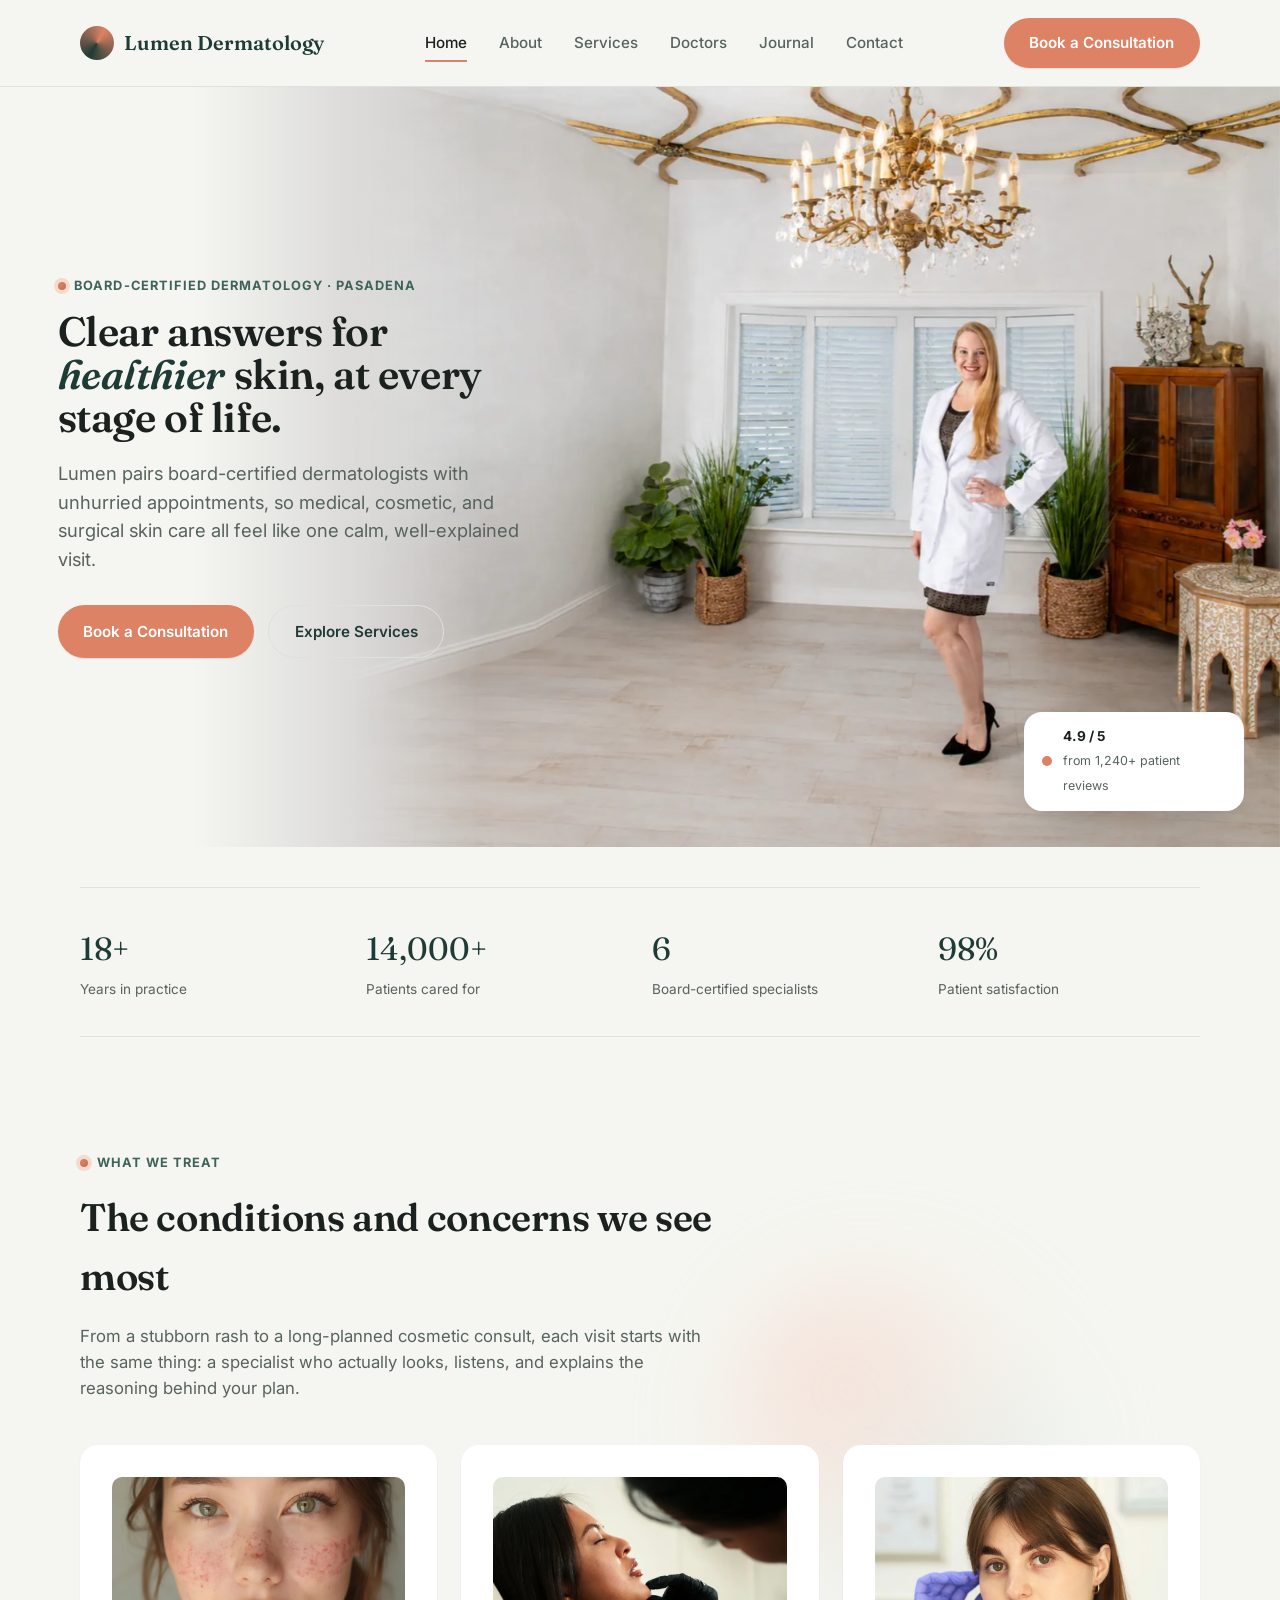
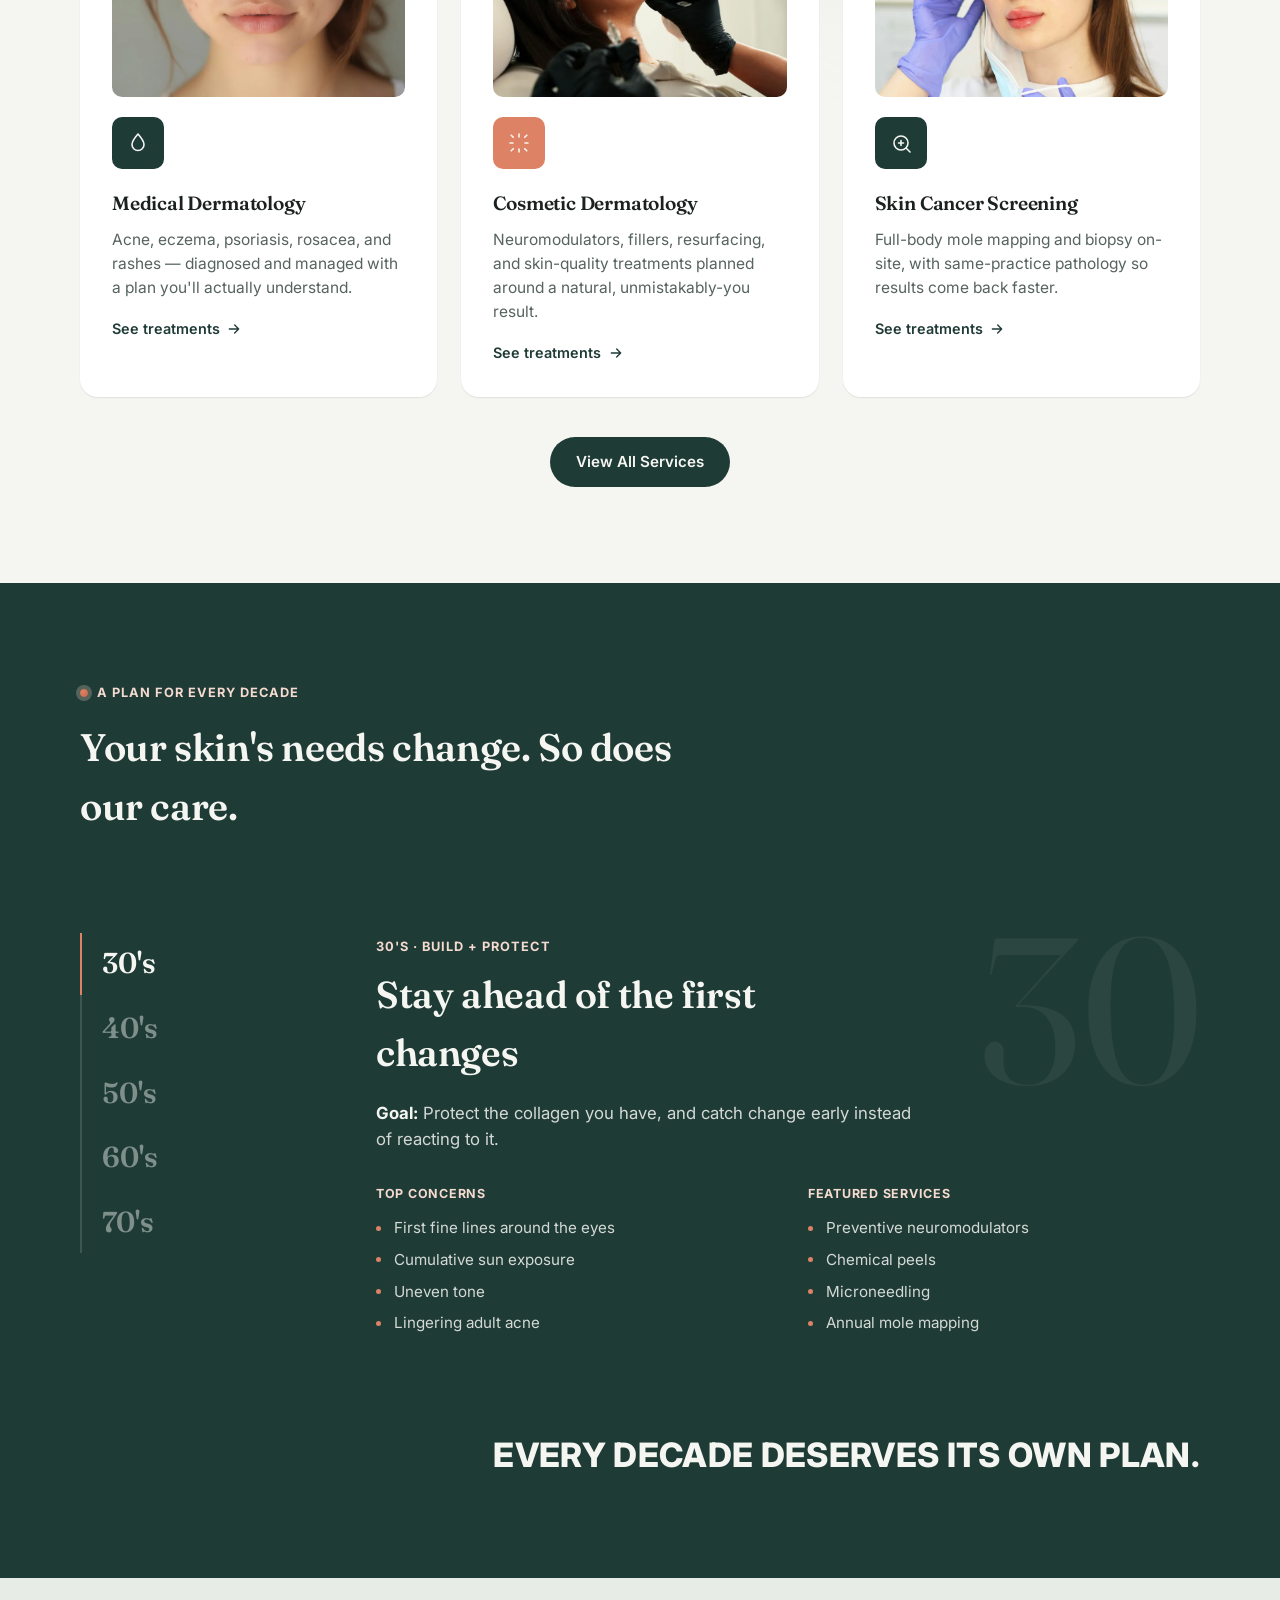
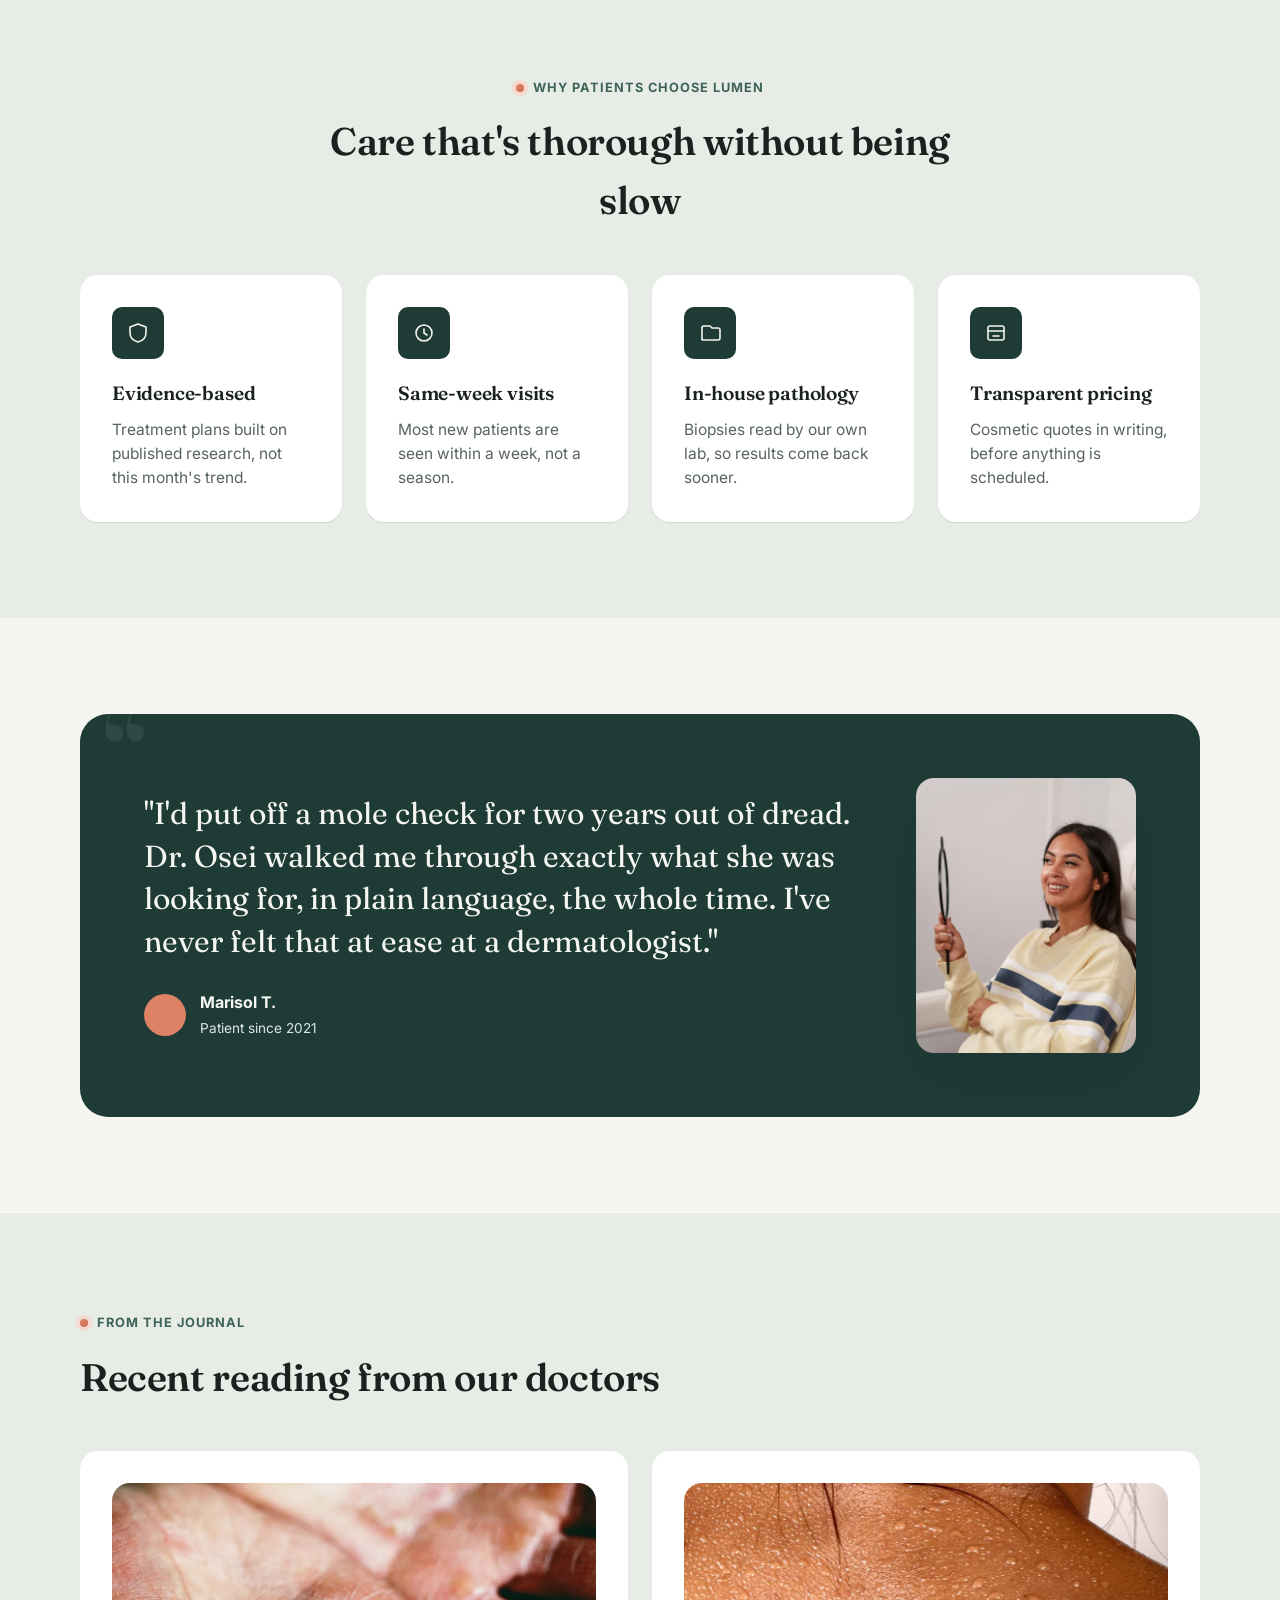
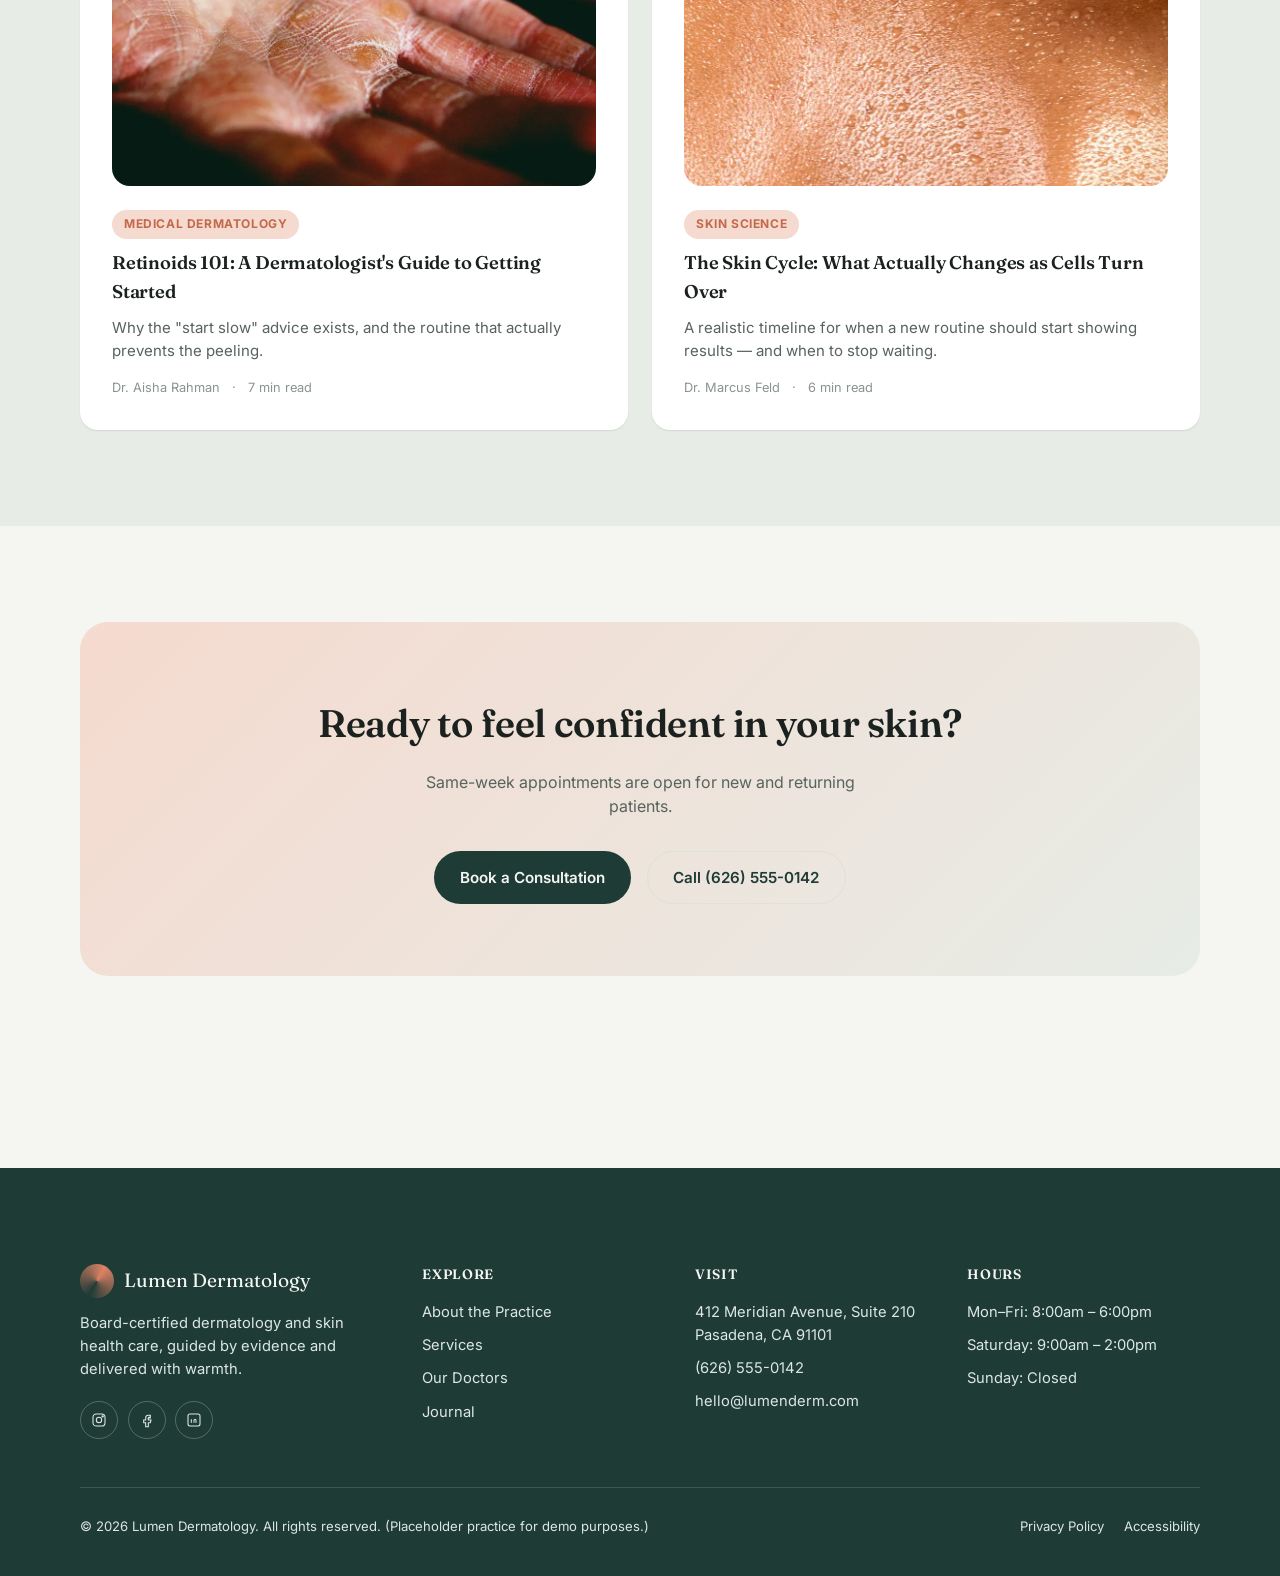
==== commit dfedd2cd: "Add "skin care by decade" section as homepage's 4th section Full-bleed, full-viewport-height section" ====
--- a/index.html
+++ b/index.html
@@ -123,6 +123,164 @@
     </div>
   </section>
 
+  <section class="decades" id="decades" aria-label="Skin care by decade">
+    <div class="container decades__container">
+      <div class="section__head reveal">
+        <p class="eyebrow">A plan for every decade</p>
+        <h2 class="section__title">Your skin's needs change. So does our care.</h2>
+      </div>
+
+      <div class="decades__body reveal">
+        <div class="decades__tabs" role="tablist" aria-label="Choose a decade">
+          <button type="button" class="decades__tab is-active" role="tab" aria-selected="true" aria-controls="decade-panel-30" id="decade-tab-30" data-decade="30">30's</button>
+          <button type="button" class="decades__tab" role="tab" aria-selected="false" aria-controls="decade-panel-40" id="decade-tab-40" data-decade="40" tabindex="-1">40's</button>
+          <button type="button" class="decades__tab" role="tab" aria-selected="false" aria-controls="decade-panel-50" id="decade-tab-50" data-decade="50" tabindex="-1">50's</button>
+          <button type="button" class="decades__tab" role="tab" aria-selected="false" aria-controls="decade-panel-60" id="decade-tab-60" data-decade="60" tabindex="-1">60's</button>
+          <button type="button" class="decades__tab" role="tab" aria-selected="false" aria-controls="decade-panel-70" id="decade-tab-70" data-decade="70" tabindex="-1">70's</button>
+        </div>
+
+        <div class="decades__panels">
+          <div class="decades__panel is-active" id="decade-panel-30" data-decade-panel="30" role="tabpanel" aria-labelledby="decade-tab-30">
+            <span class="decades__numeral" aria-hidden="true">30</span>
+            <p class="decades__label">30's · Build + Protect</p>
+            <h3 class="decades__title">Stay ahead of the first changes</h3>
+            <p class="decades__goal"><strong>Goal:</strong> Protect the collagen you have, and catch change early instead of reacting to it.</p>
+            <div class="decades__cols">
+              <div>
+                <h4>Top Concerns</h4>
+                <ul>
+                  <li>First fine lines around the eyes</li>
+                  <li>Cumulative sun exposure</li>
+                  <li>Uneven tone</li>
+                  <li>Lingering adult acne</li>
+                </ul>
+              </div>
+              <div>
+                <h4>Featured Services</h4>
+                <ul>
+                  <li>Preventive neuromodulators</li>
+                  <li>Chemical peels</li>
+                  <li>Microneedling</li>
+                  <li>Annual mole mapping</li>
+                </ul>
+              </div>
+            </div>
+          </div>
+
+          <div class="decades__panel" id="decade-panel-40" data-decade-panel="40" role="tabpanel" aria-labelledby="decade-tab-40" hidden>
+            <span class="decades__numeral" aria-hidden="true">40</span>
+            <p class="decades__label">40's · Refine + Restore</p>
+            <h3 class="decades__title">Address change before it accelerates</h3>
+            <p class="decades__goal"><strong>Goal:</strong> Refine texture and restore volume while treatments can still work with a light touch.</p>
+            <div class="decades__cols">
+              <div>
+                <h4>Top Concerns</h4>
+                <ul>
+                  <li>Deepening expression lines</li>
+                  <li>Early volume loss</li>
+                  <li>Sun spots &amp; pigment</li>
+                  <li>Textural changes</li>
+                </ul>
+              </div>
+              <div>
+                <h4>Featured Services</h4>
+                <ul>
+                  <li>Dermal fillers</li>
+                  <li>Neuromodulators</li>
+                  <li>IPL for sun damage</li>
+                  <li>Skin-quality &amp; texture treatments</li>
+                </ul>
+              </div>
+            </div>
+          </div>
+
+          <div class="decades__panel" id="decade-panel-50" data-decade-panel="50" role="tabpanel" aria-labelledby="decade-tab-50" hidden>
+            <span class="decades__numeral" aria-hidden="true">50</span>
+            <p class="decades__label">50's · Renew + Rebalance</p>
+            <h3 class="decades__title">Support skin through hormonal change</h3>
+            <p class="decades__goal"><strong>Goal:</strong> Rebuild firmness and manage the faster changes that come with this decade.</p>
+            <div class="decades__cols">
+              <div>
+                <h4>Top Concerns</h4>
+                <ul>
+                  <li>Thinner, drier skin</li>
+                  <li>More visible sun damage</li>
+                  <li>Age spots</li>
+                  <li>Loss of elasticity</li>
+                </ul>
+              </div>
+              <div>
+                <h4>Featured Services</h4>
+                <ul>
+                  <li>Laser resurfacing</li>
+                  <li>Vascular &amp; pigment laser</li>
+                  <li>Dermal fillers</li>
+                  <li>Scar revision</li>
+                </ul>
+              </div>
+            </div>
+          </div>
+
+          <div class="decades__panel" id="decade-panel-60" data-decade-panel="60" role="tabpanel" aria-labelledby="decade-tab-60" hidden>
+            <span class="decades__numeral" aria-hidden="true">60</span>
+            <p class="decades__label">60's · Revitalize + Regenerate</p>
+            <h3 class="decades__title">Work with your skin, not against it</h3>
+            <p class="decades__goal"><strong>Goal:</strong> Prioritize skin health and quality with care built around natural rejuvenation.</p>
+            <div class="decades__cols">
+              <div>
+                <h4>Top Concerns</h4>
+                <ul>
+                  <li>Loss of volume</li>
+                  <li>Thin, crepey texture</li>
+                  <li>Stubborn age spots</li>
+                  <li>Overall skin vitality</li>
+                </ul>
+              </div>
+              <div>
+                <h4>Featured Services</h4>
+                <ul>
+                  <li>Laser resurfacing</li>
+                  <li>Microneedling</li>
+                  <li>Dermal fillers</li>
+                  <li>Annual screening plans</li>
+                </ul>
+              </div>
+            </div>
+          </div>
+
+          <div class="decades__panel" id="decade-panel-70" data-decade-panel="70" role="tabpanel" aria-labelledby="decade-tab-70" hidden>
+            <span class="decades__numeral" aria-hidden="true">70</span>
+            <p class="decades__label">70's · Protect + Maintain</p>
+            <h3 class="decades__title">Keep long-term skin health on track</h3>
+            <p class="decades__goal"><strong>Goal:</strong> Maintain what's working, treat gently, and catch anything new as early as possible.</p>
+            <div class="decades__cols">
+              <div>
+                <h4>Top Concerns</h4>
+                <ul>
+                  <li>Fragile, thinning skin</li>
+                  <li>Slower healing</li>
+                  <li>Increased skin cancer risk</li>
+                  <li>Persistent dryness</li>
+                </ul>
+              </div>
+              <div>
+                <h4>Featured Services</h4>
+                <ul>
+                  <li>Full-body mole mapping</li>
+                  <li>Dermoscopy &amp; biopsy</li>
+                  <li>Gentle resurfacing</li>
+                  <li>Skin-quality treatments</li>
+                </ul>
+              </div>
+            </div>
+          </div>
+        </div>
+      </div>
+
+      <p class="decades__tagline reveal">Every decade deserves its own plan.</p>
+    </div>
+  </section>
+
   <section class="section section--alt">
     <div class="container">
       <div class="section__head center reveal">
--- a/css/styles.css
+++ b/css/styles.css
@@ -387,6 +387,17 @@
   object-fit: cover;
   object-position: 68% 18%;
   display: block;
+  transform: scale(var(--reveal-scale, 1.15));
+  clip-path: inset(var(--reveal-inset, 9%));
+  transition: transform 1.5s var(--ease-out), clip-path 1.5s var(--ease-out);
+  will-change: transform, clip-path;
+}
+.hero__media-photo.is-revealed {
+  --reveal-scale: 1;
+  --reveal-inset: 0%;
+}
+@media (prefers-reduced-motion: reduce) {
+  .hero__media-photo { transform: none !important; clip-path: none !important; }
 }
 .hero__panel {
   position: relative;
@@ -486,6 +497,163 @@
   .reveal { opacity: 1; transform: none; transition: none; }
 }
 
+/* ---------- Decades (skin care by decade) ---------- */
+.decades {
+  position: relative;
+  overflow: hidden;
+  background: var(--teal);
+  padding-block: var(--space-2xl);
+  min-height: 100svh;
+  display: flex;
+  align-items: center;
+}
+.decades .eyebrow { color: var(--coral-tint); }
+.decades .eyebrow::before { box-shadow: 0 0 0 4px rgba(245, 218, 207, 0.25); }
+.decades .section__title { color: var(--ivory); max-width: 30ch; }
+.decades__container { width: 100%; }
+
+.decades__body { margin-top: var(--space-xl); }
+
+.decades__tabs {
+  display: flex;
+  flex-direction: row;
+  gap: 0.5rem 1.5rem;
+  overflow-x: auto;
+  padding-bottom: 0.75rem;
+  margin-bottom: 1.75rem;
+  border-bottom: 2px solid rgba(245, 246, 241, 0.14);
+  -webkit-overflow-scrolling: touch;
+  scrollbar-width: none;
+}
+.decades__tabs::-webkit-scrollbar { display: none; }
+.decades__tab {
+  all: unset;
+  flex: none;
+  cursor: pointer;
+  font-family: var(--font-display);
+  font-size: clamp(1.3rem, 2.4vw, 1.8rem);
+  font-weight: 600;
+  color: rgba(245, 246, 241, 0.45);
+  padding: 0.25rem 0 0.9rem;
+  border-bottom: 2px solid transparent;
+  margin-bottom: -2px;
+  transition: color var(--dur-base) var(--ease-out), border-color var(--dur-base) var(--ease-out);
+}
+.decades__tab:hover { color: rgba(245, 246, 241, 0.75); }
+.decades__tab.is-active { color: var(--ivory); border-bottom-color: var(--coral); }
+.decades__tab:focus-visible { outline: 2px solid var(--coral); outline-offset: 4px; border-radius: 2px; }
+
+.decades__panels { position: relative; }
+.decades__panel { position: relative; padding-top: 0.25rem; }
+.decades__numeral {
+  position: absolute;
+  top: -1.75rem;
+  right: -0.25rem;
+  z-index: 0;
+  font-family: var(--font-display);
+  font-size: clamp(7rem, 20vw, 13rem);
+  line-height: 1;
+  color: rgba(245, 246, 241, 0.06);
+  pointer-events: none;
+  user-select: none;
+}
+.decades__label {
+  position: relative;
+  z-index: 1;
+  text-transform: uppercase;
+  letter-spacing: 0.08em;
+  font-size: 0.8rem;
+  font-weight: 700;
+  color: var(--coral-tint);
+  margin-bottom: 0.6rem;
+}
+.decades__title {
+  position: relative;
+  z-index: 1;
+  font-size: clamp(1.7rem, 3.4vw, 2.35rem);
+  color: var(--ivory);
+  max-width: 16ch;
+  margin-bottom: 1.1rem;
+}
+.decades__goal {
+  position: relative;
+  z-index: 1;
+  font-size: 1.05rem;
+  color: rgba(245, 246, 241, 0.85);
+  max-width: 50ch;
+  margin-bottom: 2rem;
+}
+.decades__goal strong { color: var(--ivory); }
+.decades__cols {
+  position: relative;
+  z-index: 1;
+  display: grid;
+  gap: 1.75rem;
+}
+.decades__cols h4 {
+  font-family: var(--font-body);
+  font-size: 0.78rem;
+  font-weight: 700;
+  text-transform: uppercase;
+  letter-spacing: 0.06em;
+  color: var(--coral-tint);
+  margin-bottom: 0.85rem;
+}
+.decades__cols ul { list-style: none; margin: 0; padding: 0; display: flex; flex-direction: column; gap: 0.65rem; }
+.decades__cols li {
+  position: relative;
+  padding-left: 1.1rem;
+  color: rgba(245, 246, 241, 0.85);
+  font-size: 0.95rem;
+  line-height: 1.4;
+}
+.decades__cols li::before {
+  content: "";
+  position: absolute;
+  left: 0;
+  top: 0.55em;
+  width: 5px;
+  height: 5px;
+  border-radius: 50%;
+  background: var(--coral);
+}
+.decades__tagline {
+  margin: var(--space-2xl) 0 0;
+  text-align: right;
+  text-transform: uppercase;
+  font-weight: 800;
+  letter-spacing: 0.01em;
+  font-size: clamp(1.3rem, 3.4vw, 2.1rem);
+  color: var(--ivory);
+}
+@media (min-width: 640px) {
+  .decades__cols { grid-template-columns: repeat(2, 1fr); gap: 1.5rem 2.5rem; }
+}
+@media (min-width: 900px) {
+  .decades__body { display: grid; grid-template-columns: 200px 1fr; gap: var(--space-2xl); align-items: start; margin-top: var(--space-2xl); }
+  .decades__tabs {
+    flex-direction: column;
+    overflow-x: visible;
+    padding-bottom: 0;
+    margin-bottom: 0;
+    border-bottom: none;
+    border-left: 2px solid rgba(245, 246, 241, 0.14);
+    gap: 0.15rem;
+  }
+  .decades__tab {
+    padding: 0.55rem 0 0.55rem 1.25rem;
+    border-bottom: none;
+    border-left: 2px solid transparent;
+    margin-bottom: 0;
+    margin-left: -2px;
+  }
+  .decades__tab.is-active { border-left-color: var(--coral); border-bottom-color: transparent; }
+  .decades__panel { min-height: 360px; }
+}
+@media (prefers-reduced-motion: reduce) {
+  .decades__tab { transition: none; }
+}
+
 /* ---------- Cards grid (services) ---------- */
 .grid {
   display: grid;
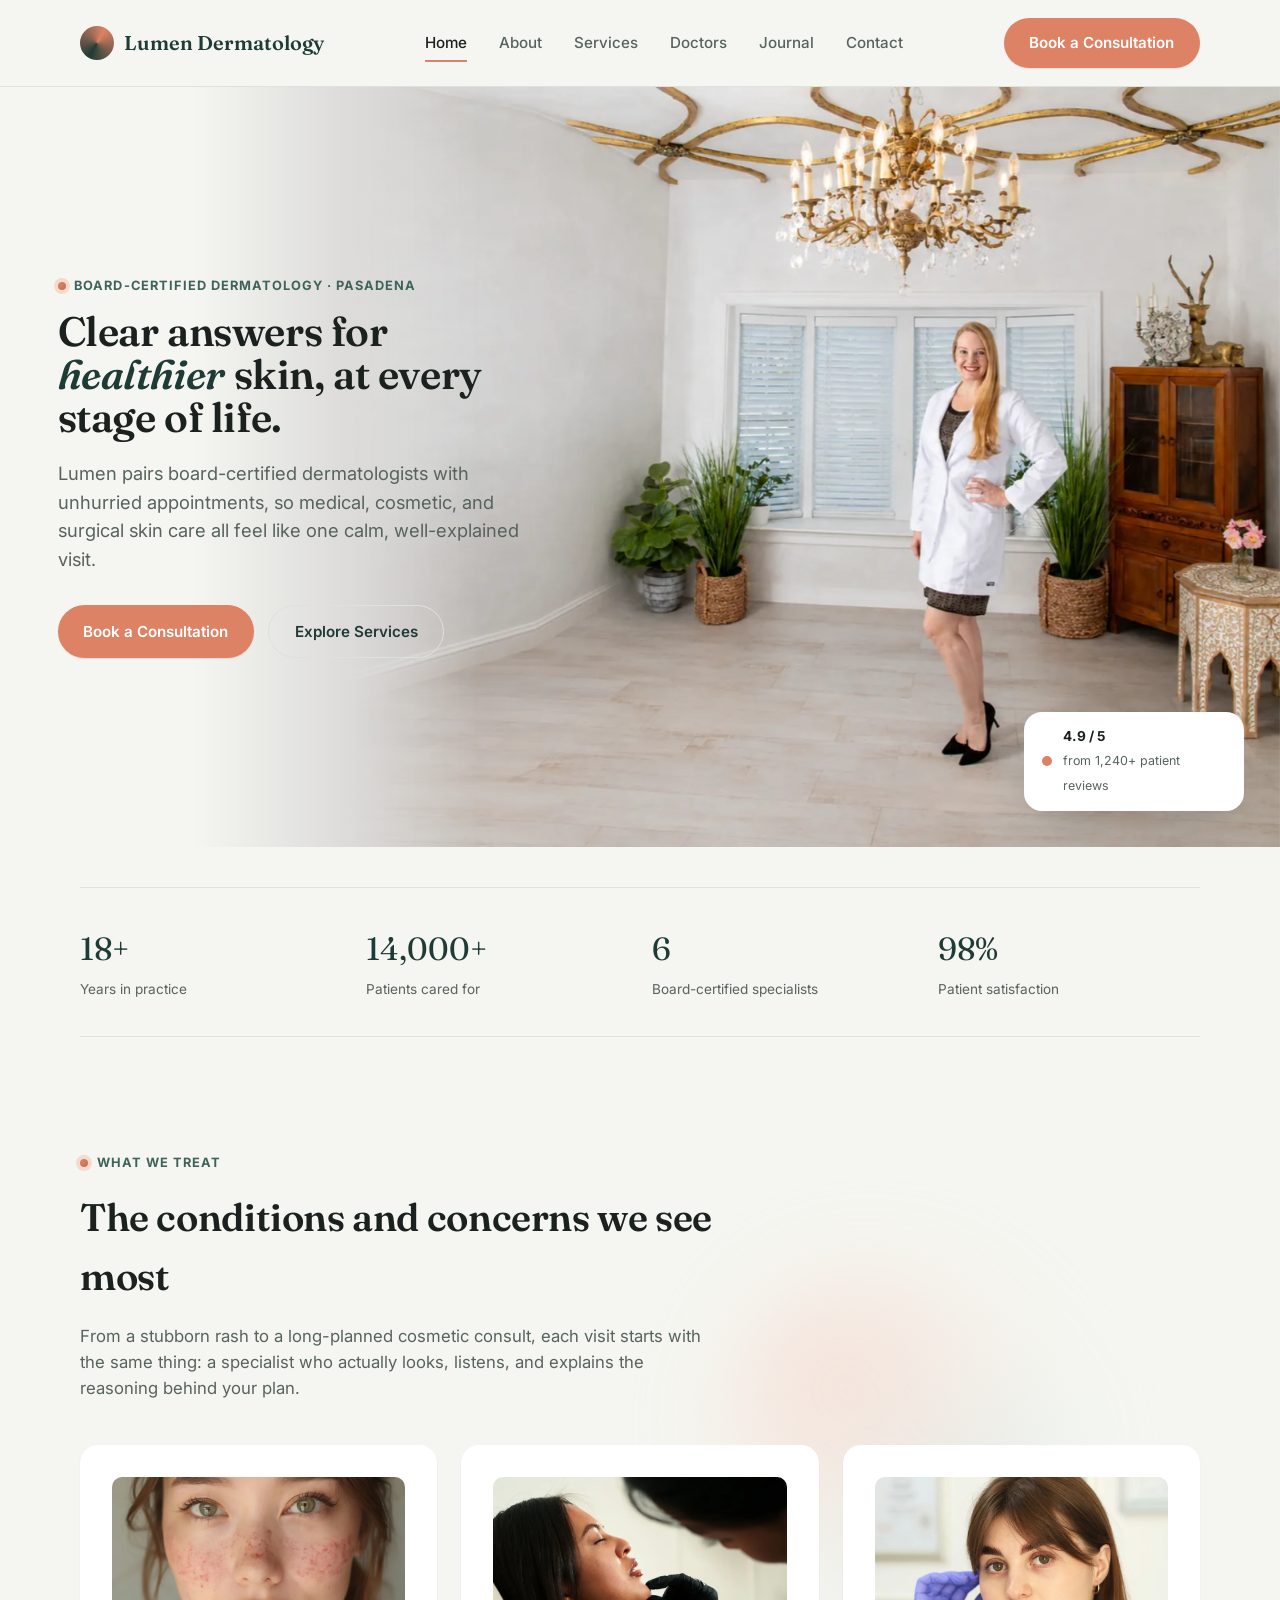
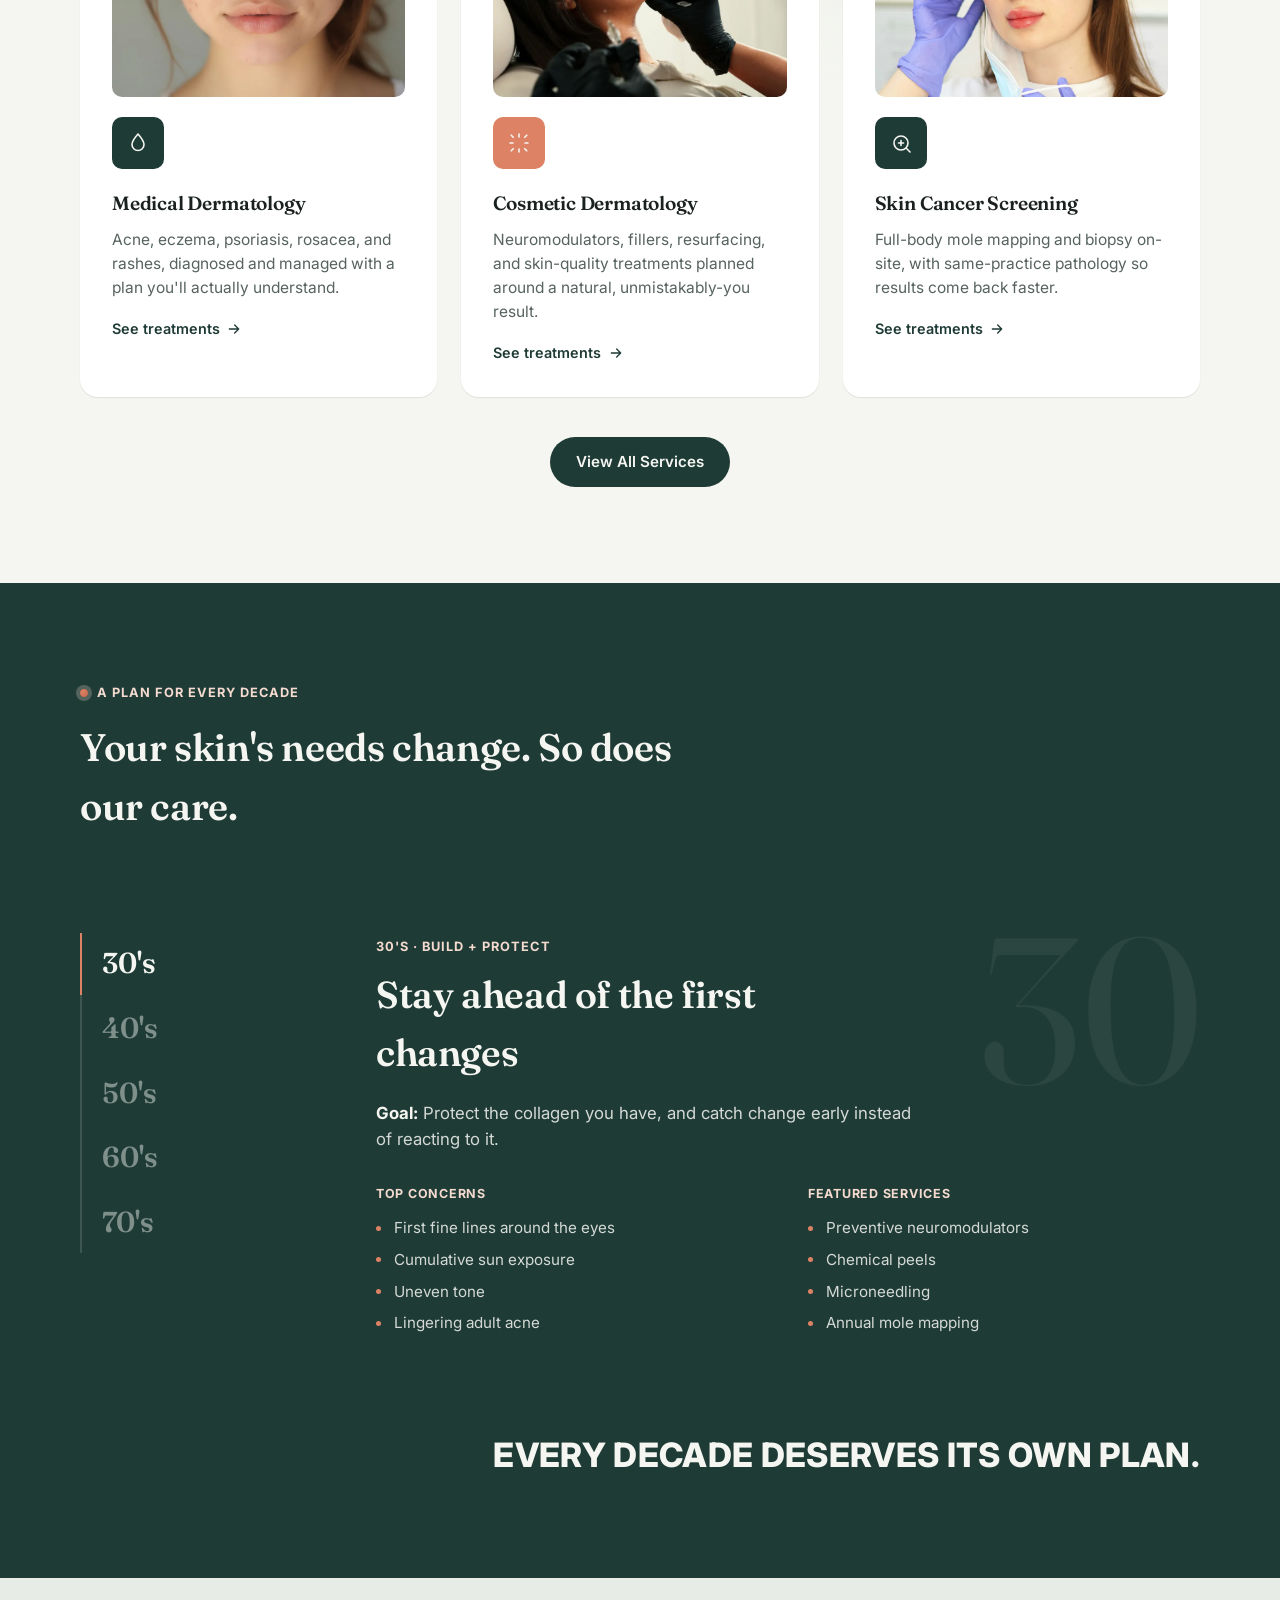
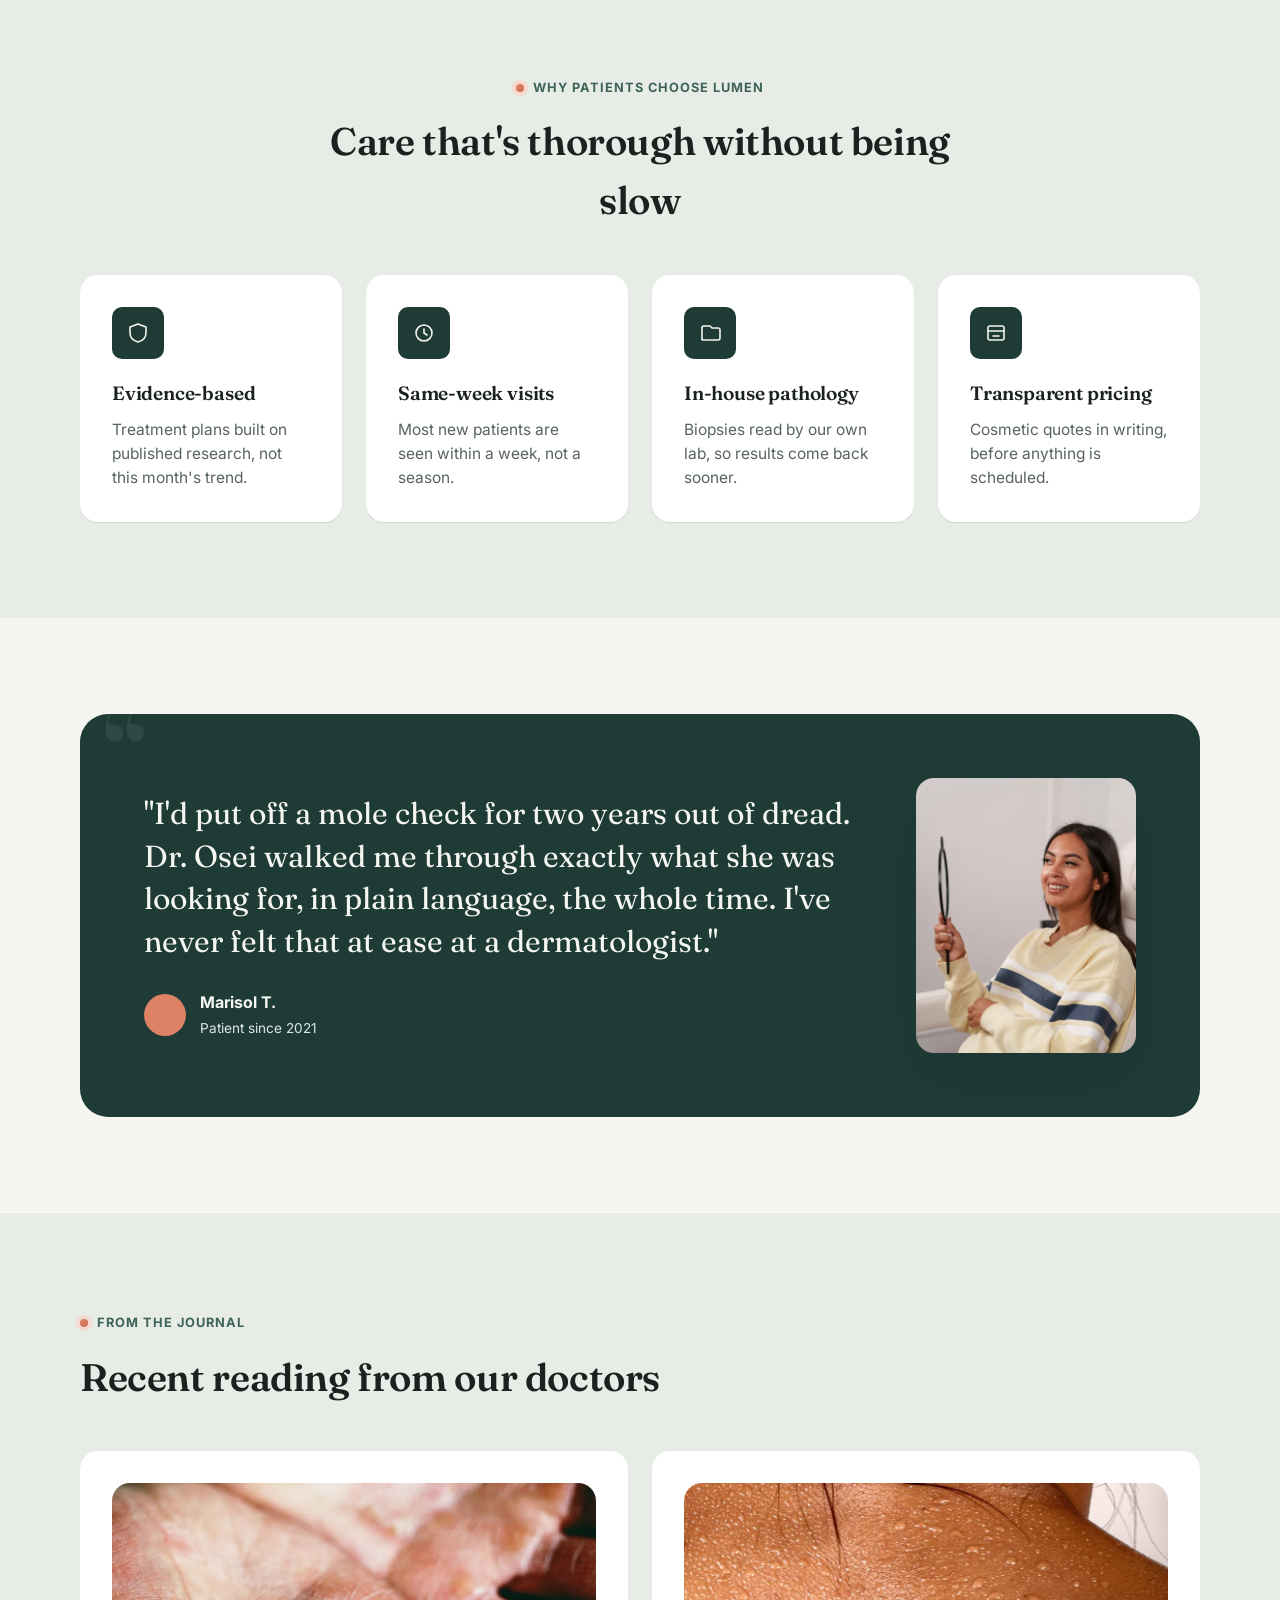
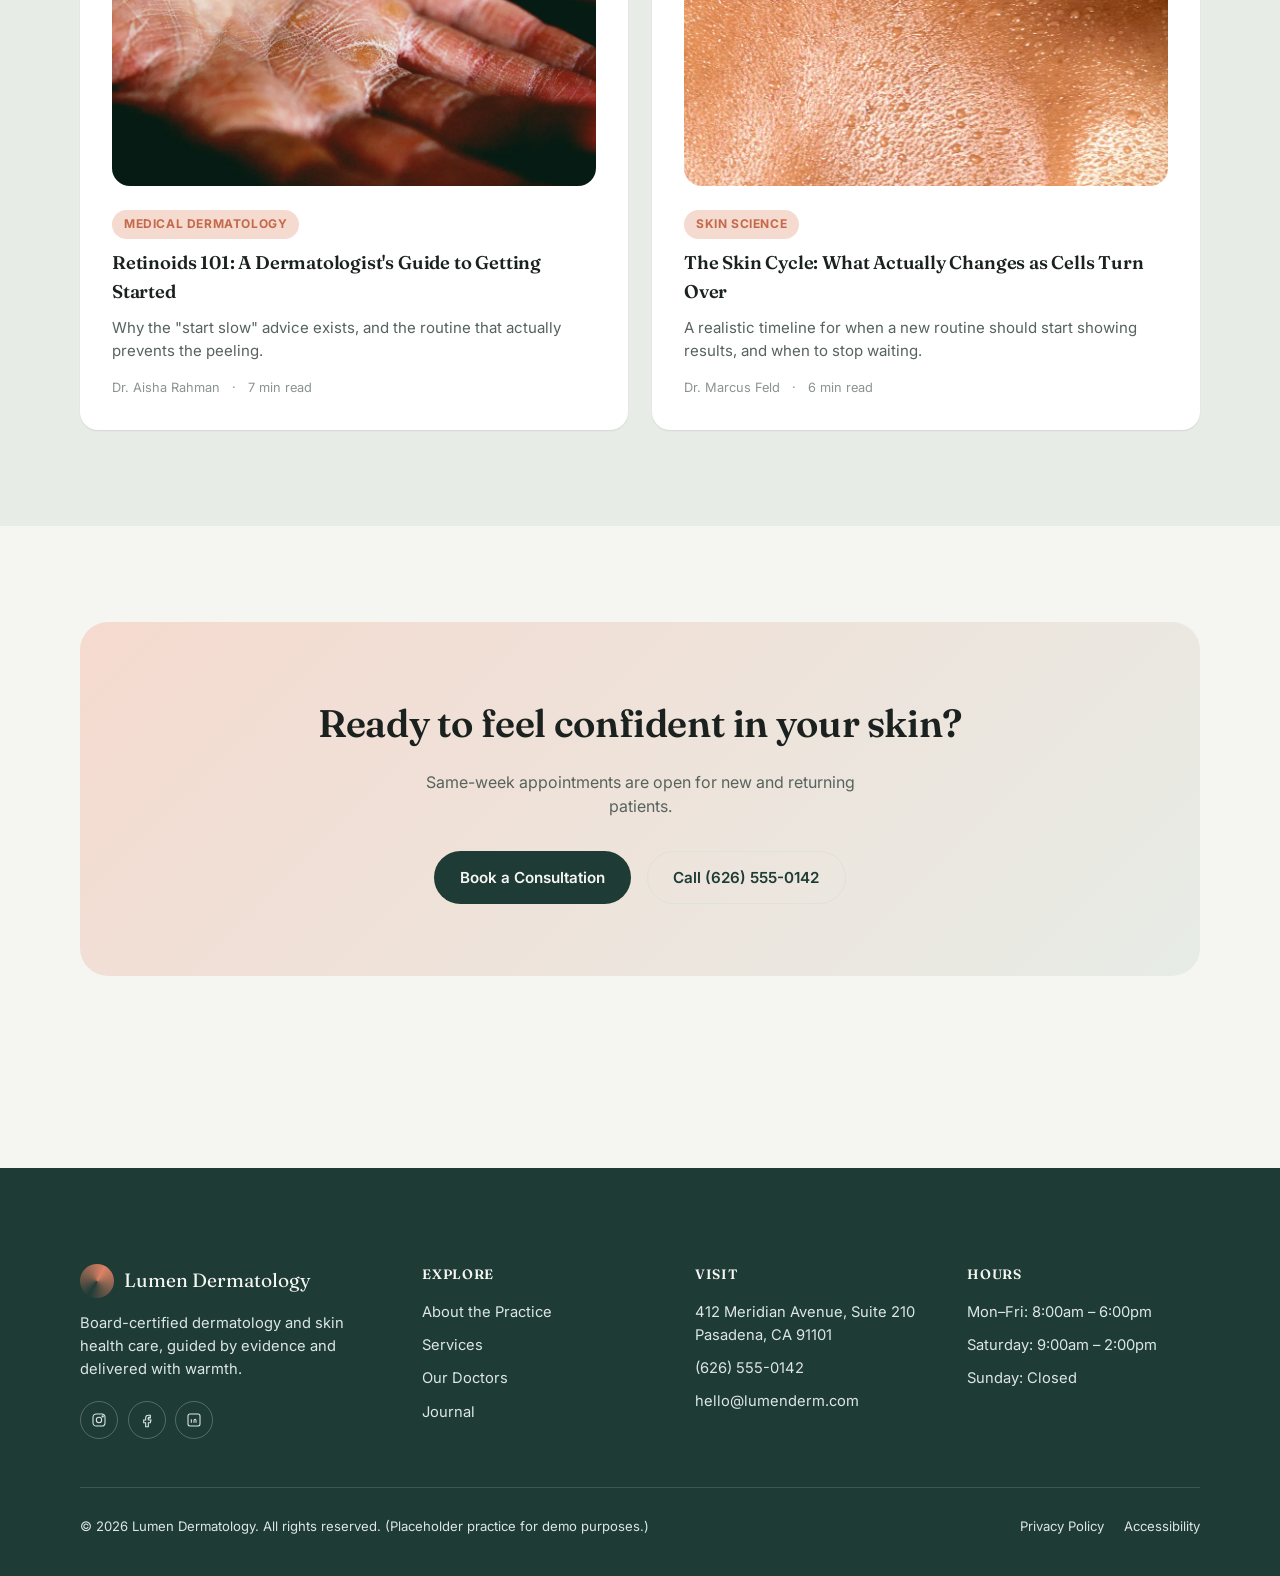
==== commit cd479c2c: "Remove em dashes site-wide Replace every em dash across all pages, the CSS, and main.js with plain p" ====
--- a/index.html
+++ b/index.html
@@ -3,7 +3,7 @@
 <head>
 <meta charset="UTF-8">
 <meta name="viewport" content="width=device-width, initial-scale=1.0">
-<title>Lumen Dermatology — Board-Certified Dermatology in Pasadena</title>
+<title>Lumen Dermatology | Board-Certified Dermatology in Pasadena</title>
 <meta name="description" content="Lumen Dermatology is a board-certified dermatology and skin health practice in Pasadena, offering medical, cosmetic, and surgical dermatology with same-week appointments.">
 <link rel="icon" href="data:image/svg+xml,%3Csvg xmlns='http://www.w3.org/2000/svg' viewBox='0 0 40 40'%3E%3Cdefs%3E%3ClinearGradient id='g' x1='0' y1='0' x2='1' y2='1'%3E%3Cstop offset='0' stop-color='%231F3B36'/%3E%3Cstop offset='1' stop-color='%23DD8264'/%3E%3C/linearGradient%3E%3C/defs%3E%3Ccircle cx='20' cy='20' r='18' fill='url(%23g)'/%3E%3C/svg%3E">
 <link rel="preconnect" href="https://fonts.googleapis.com">
@@ -92,7 +92,7 @@
             <svg viewBox="0 0 24 24" fill="none" stroke="currentColor" stroke-width="1.6" stroke-linecap="round" stroke-linejoin="round"><path d="M12 3c3.5 4 6 7.4 6 10.5a6 6 0 1 1-12 0C6 10.4 8.5 7 12 3Z"/></svg>
           </div>
           <h3 class="service-card__title">Medical Dermatology</h3>
-          <p class="service-card__text">Acne, eczema, psoriasis, rosacea, and rashes — diagnosed and managed with a plan you'll actually understand.</p>
+          <p class="service-card__text">Acne, eczema, psoriasis, rosacea, and rashes, diagnosed and managed with a plan you'll actually understand.</p>
           <a class="service-card__link" href="services.html">See treatments <svg viewBox="0 0 24 24" fill="none" stroke="currentColor" stroke-width="2" stroke-linecap="round" stroke-linejoin="round"><path d="M5 12h14M13 6l6 6-6 6"/></svg></a>
         </article>
 
@@ -348,7 +348,7 @@
           <div class="blog-card__cover"><img src="images/blog-skin-cycle-cover.webp" alt="" width="1000" height="625" loading="lazy"></div>
           <span class="tag">Skin Science</span>
           <h3 class="blog-card__title">The Skin Cycle: What Actually Changes as Cells Turn Over</h3>
-          <p class="blog-card__excerpt">A realistic timeline for when a new routine should start showing results — and when to stop waiting.</p>
+          <p class="blog-card__excerpt">A realistic timeline for when a new routine should start showing results, and when to stop waiting.</p>
           <div class="blog-card__meta"><span>Dr. Marcus Feld</span><span>·</span><span>6 min read</span></div>
         </a>
       </div>
--- a/css/styles.css
+++ b/css/styles.css
@@ -1,9 +1,9 @@
 /* =========================================================================
-   Lumen Dermatology — Design System
+   Lumen Dermatology: Design System
    Palette: ivory, surface white, sage tint, deep teal, teal light, coral,
    coral tint, ink, ink-soft.
    Type: Fraunces (display) + Inter (body/utility).
-   Signature motion: the "renewal glow" — a slow morphing gradient blob.
+   Signature motion: the "renewal glow", a slow morphing gradient blob.
    ========================================================================= */
 
 :root {
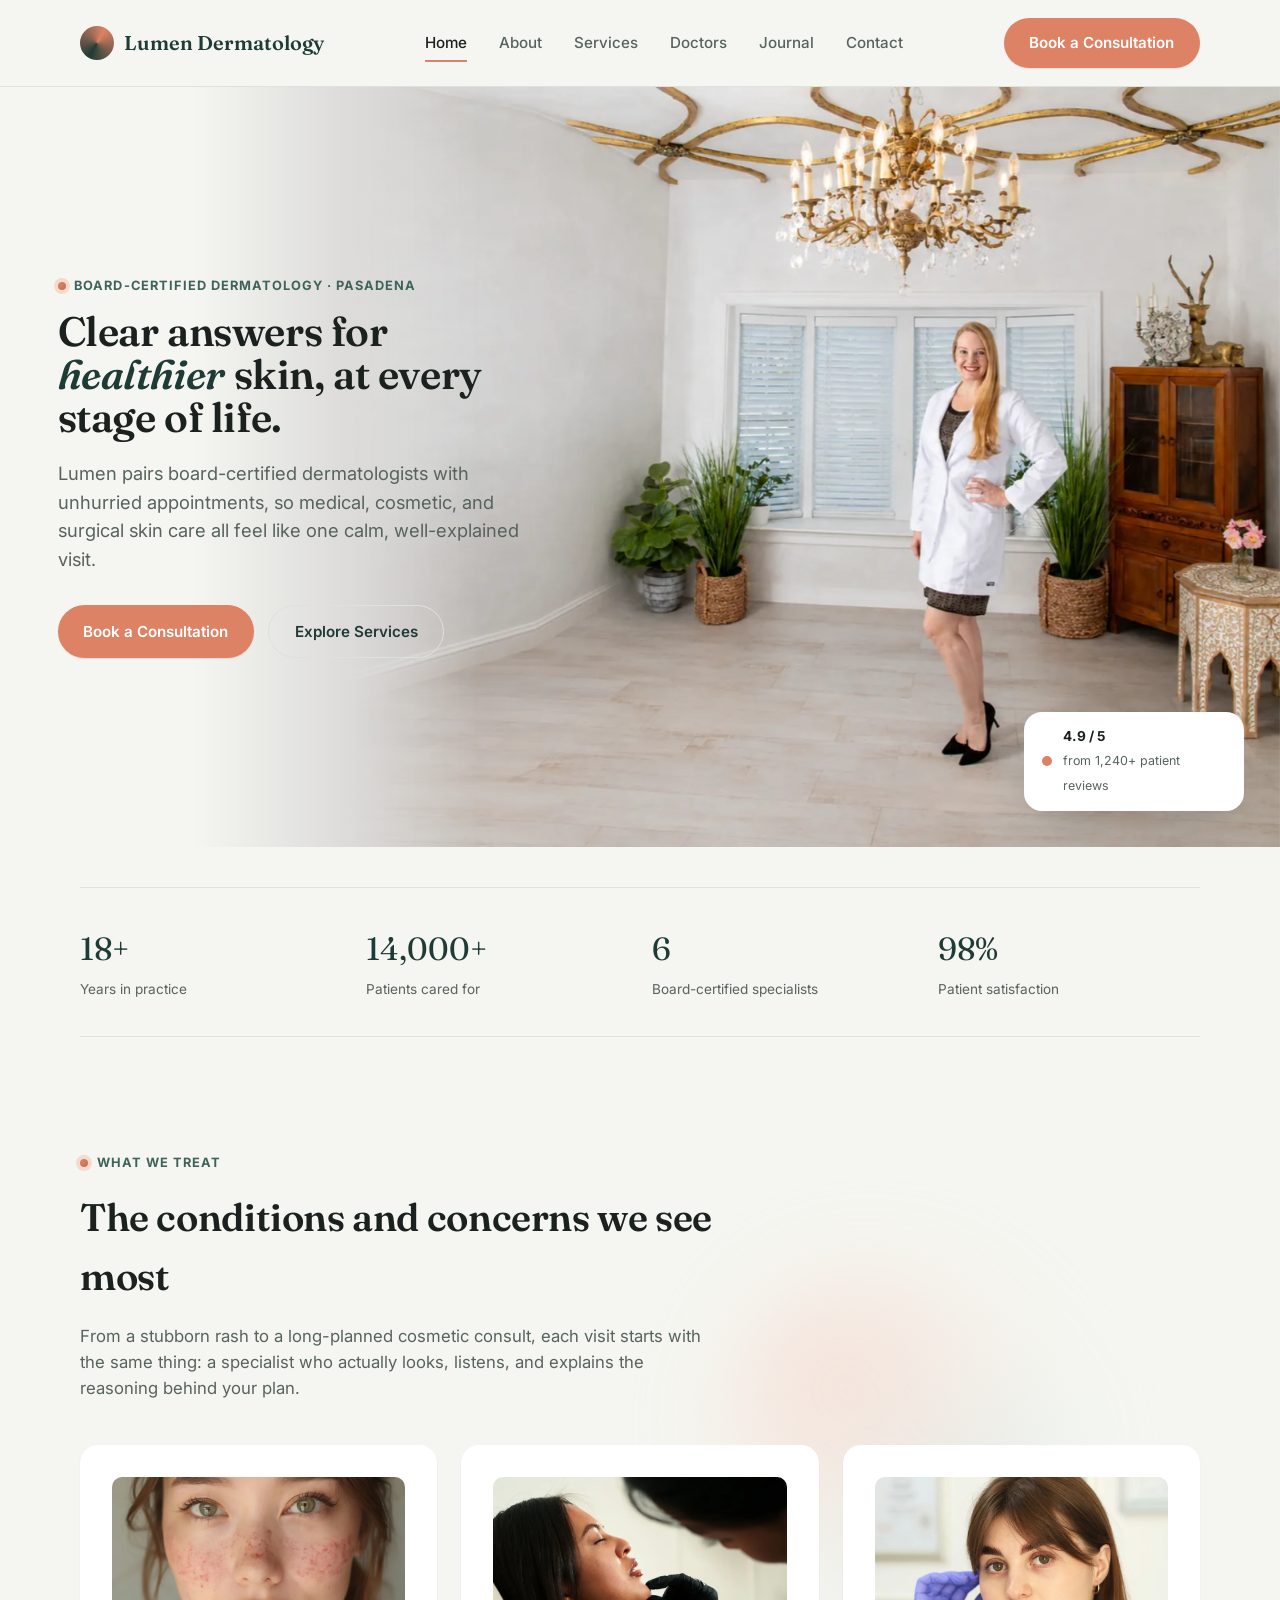
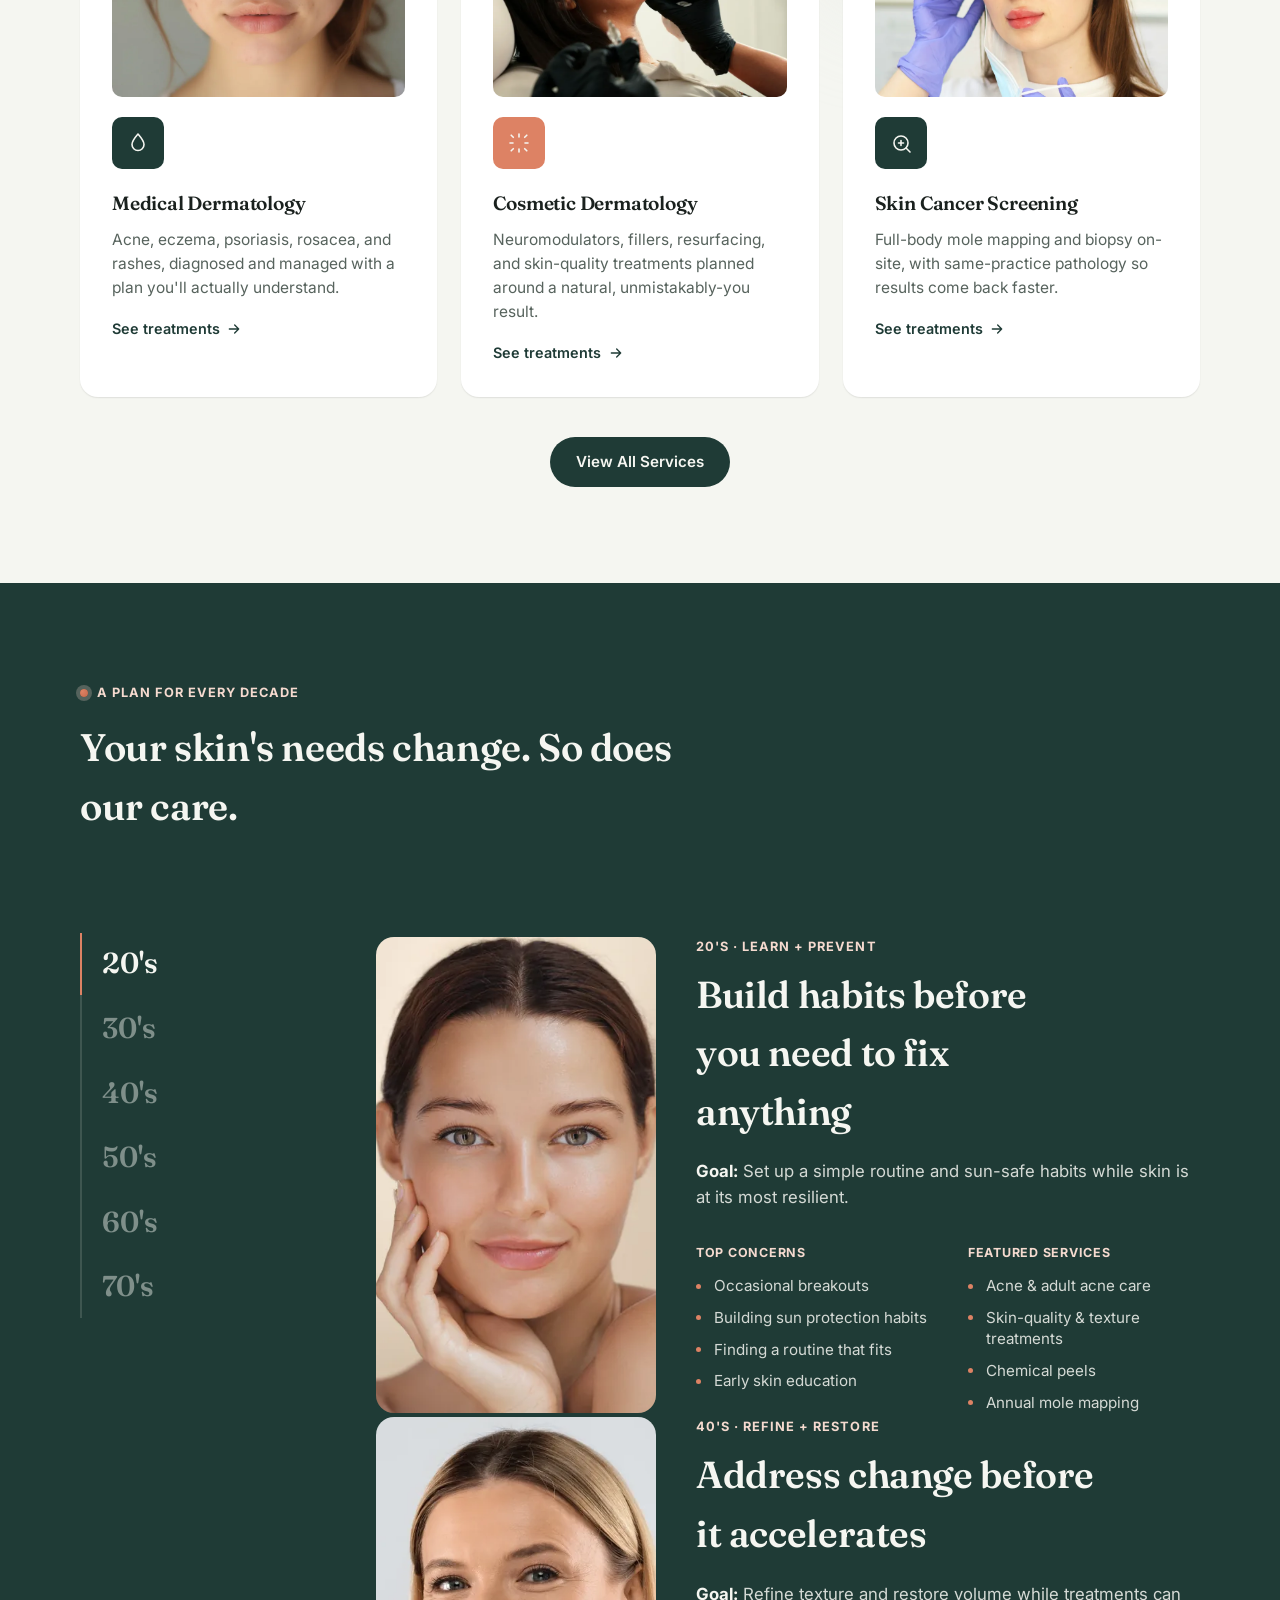
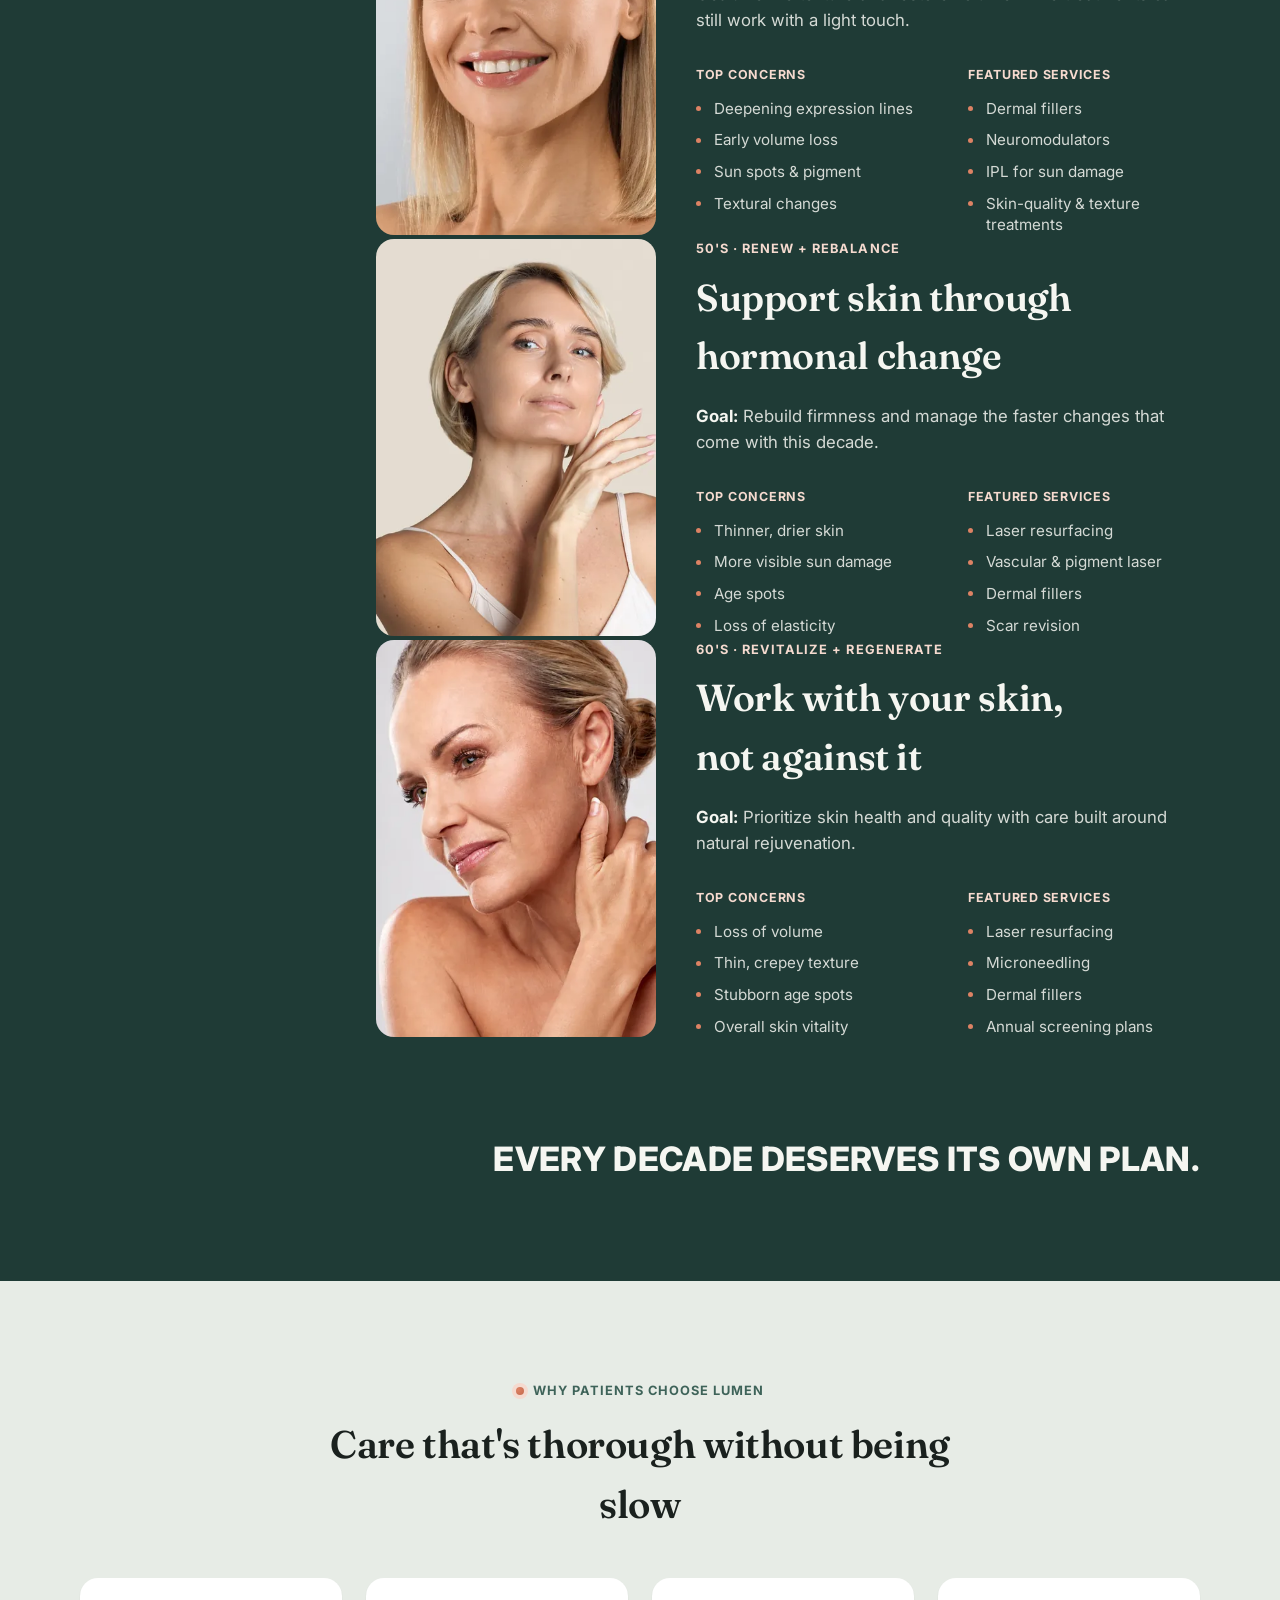
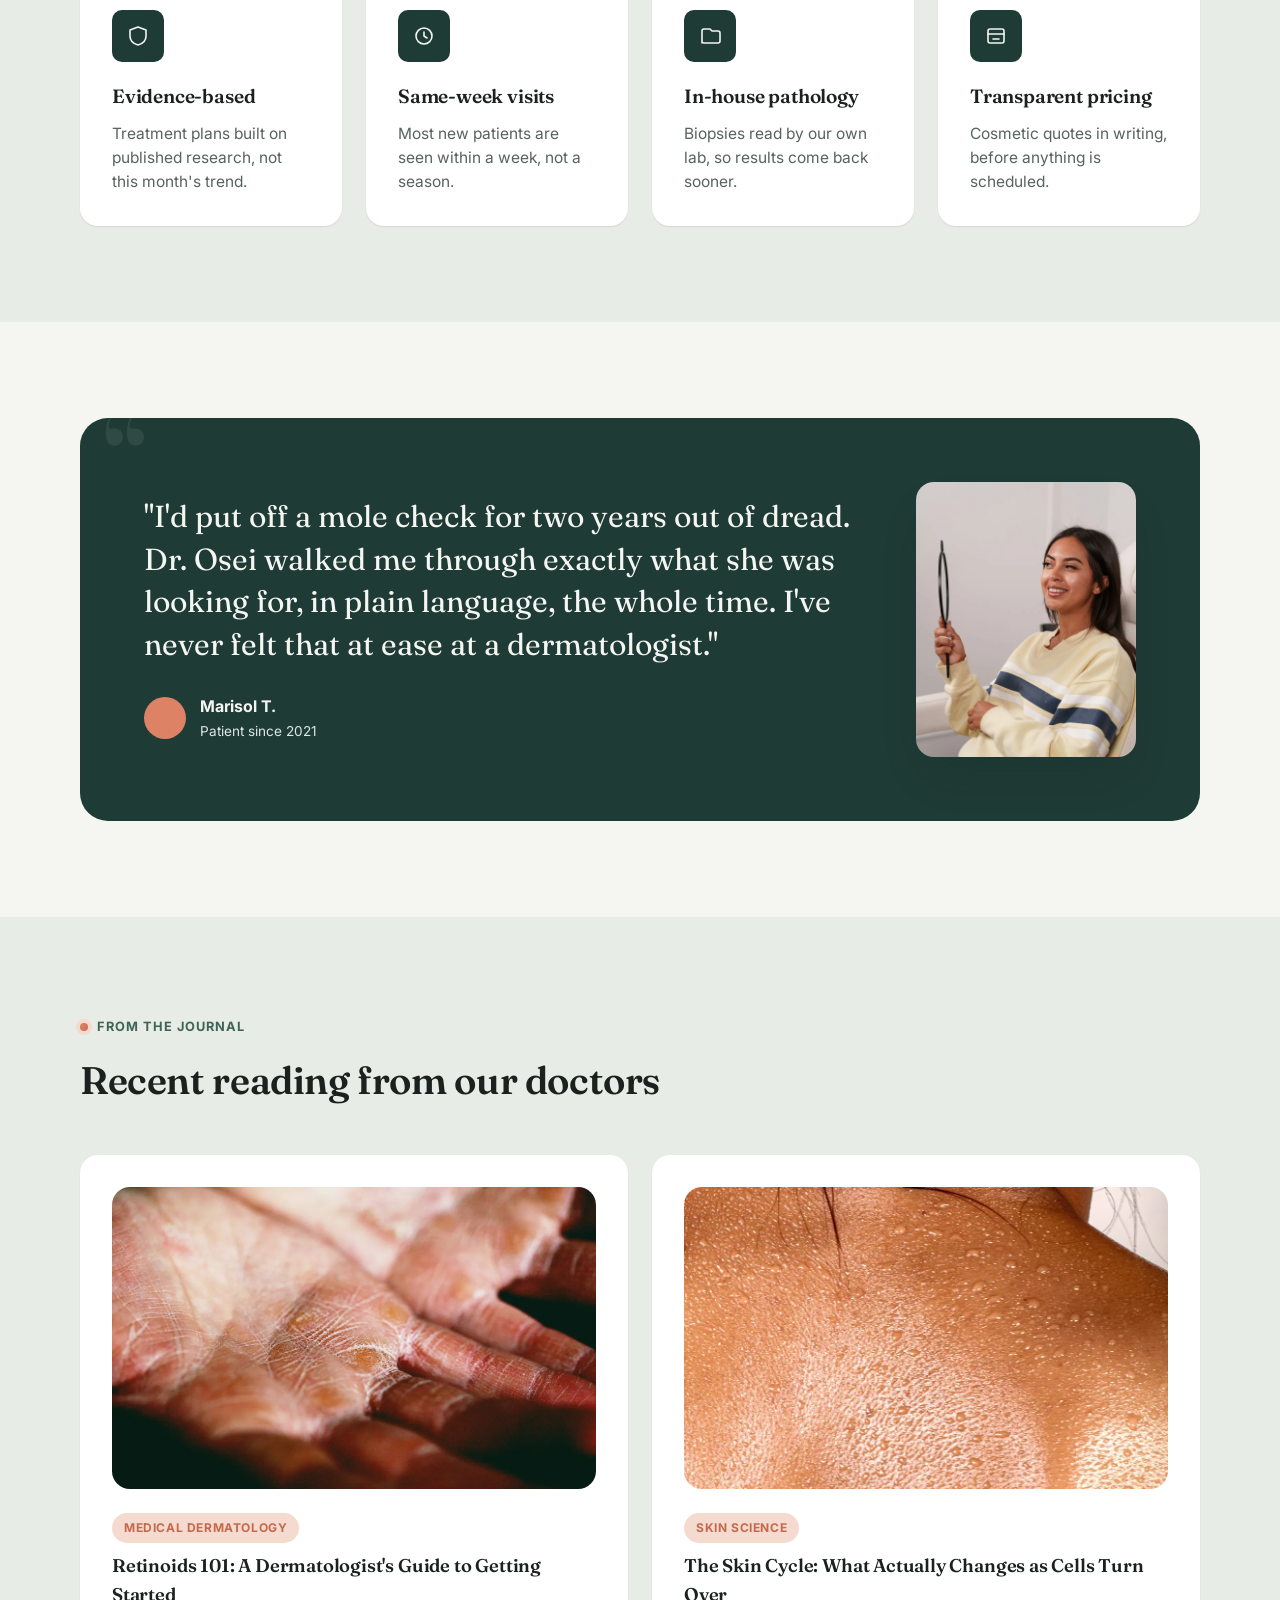
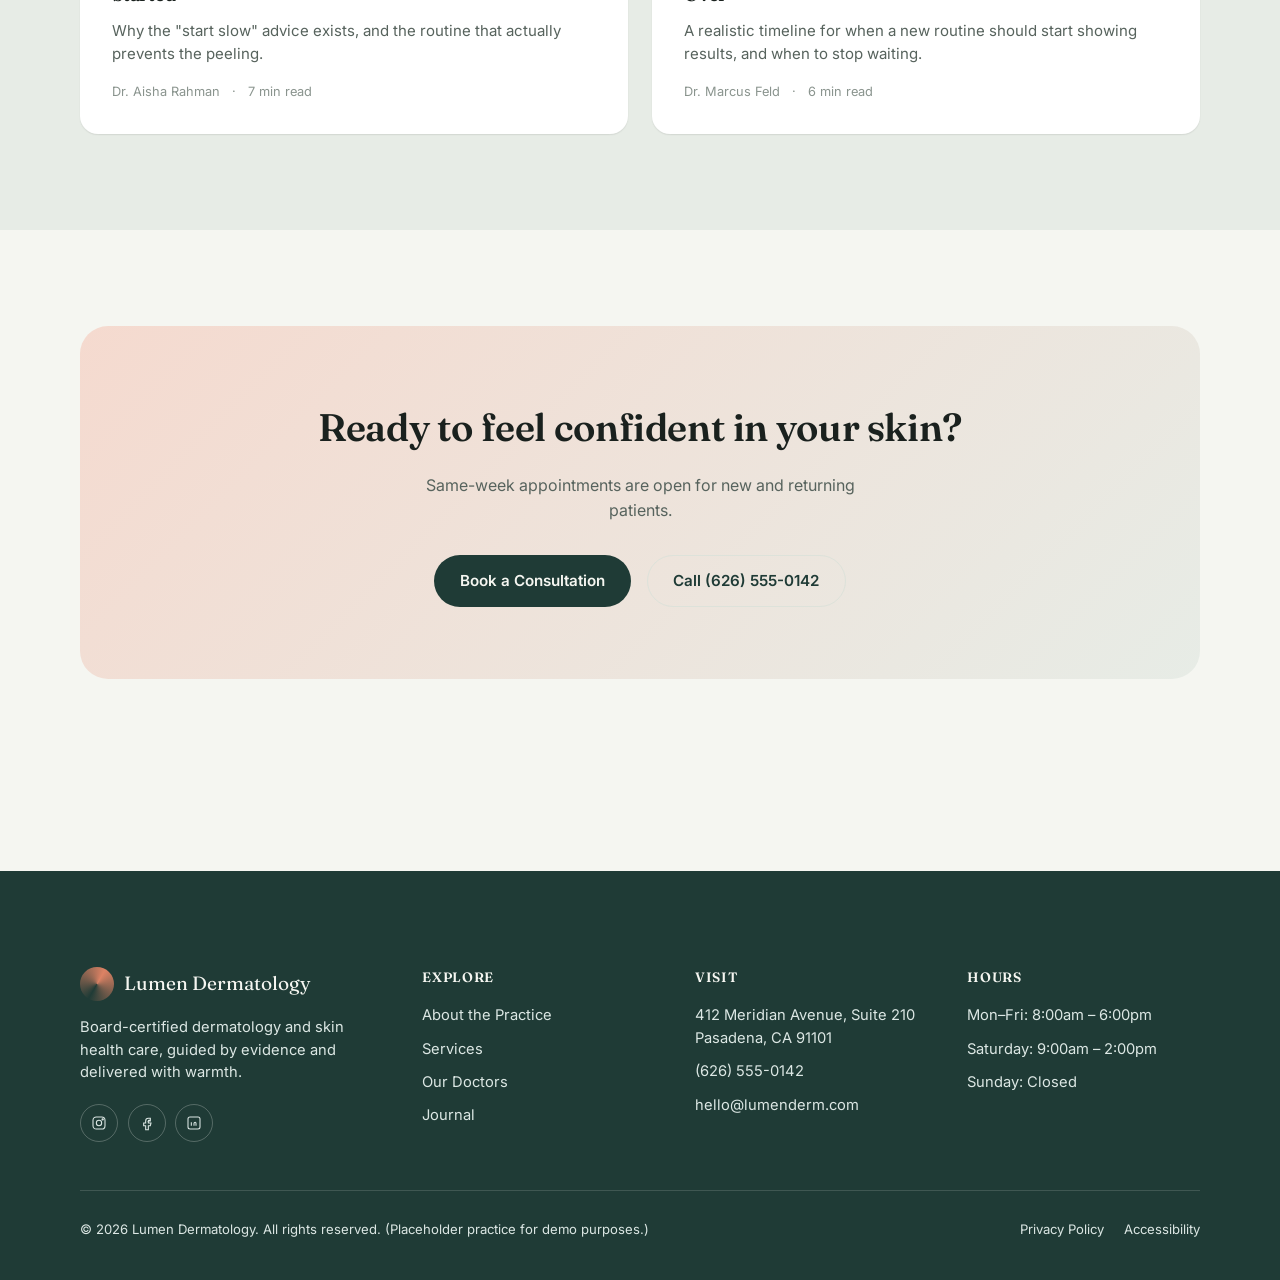
==== commit 49e8727d: "Add decade photos to skin care by decade section Adds a new 20's tab (photo now available) and conve" ====
--- a/index.html
+++ b/index.html
@@ -132,7 +132,8 @@
 
       <div class="decades__body reveal">
         <div class="decades__tabs" role="tablist" aria-label="Choose a decade">
-          <button type="button" class="decades__tab is-active" role="tab" aria-selected="true" aria-controls="decade-panel-30" id="decade-tab-30" data-decade="30">30's</button>
+          <button type="button" class="decades__tab is-active" role="tab" aria-selected="true" aria-controls="decade-panel-20" id="decade-tab-20" data-decade="20">20's</button>
+          <button type="button" class="decades__tab" role="tab" aria-selected="false" aria-controls="decade-panel-30" id="decade-tab-30" data-decade="30" tabindex="-1">30's</button>
           <button type="button" class="decades__tab" role="tab" aria-selected="false" aria-controls="decade-panel-40" id="decade-tab-40" data-decade="40" tabindex="-1">40's</button>
           <button type="button" class="decades__tab" role="tab" aria-selected="false" aria-controls="decade-panel-50" id="decade-tab-50" data-decade="50" tabindex="-1">50's</button>
           <button type="button" class="decades__tab" role="tab" aria-selected="false" aria-controls="decade-panel-60" id="decade-tab-60" data-decade="60" tabindex="-1">60's</button>
@@ -140,9 +141,38 @@
         </div>
 
         <div class="decades__panels">
-          <div class="decades__panel is-active" id="decade-panel-30" data-decade-panel="30" role="tabpanel" aria-labelledby="decade-tab-30">
+          <div class="decades__panel decades__panel--photo is-active" id="decade-panel-20" data-decade-panel="20" role="tabpanel" aria-labelledby="decade-tab-20">
+            <div class="decades__photo"><img src="images/decade-20s.webp" alt="A woman in her 20s with clear, healthy skin" width="1100" height="619" loading="lazy" style="object-position:32% 22%;"></div>
+            <div class="decades__panel-body">
+              <p class="decades__label">20's &middot; Learn + Prevent</p>
+              <h3 class="decades__title">Build habits before you need to fix anything</h3>
+              <p class="decades__goal"><strong>Goal:</strong> Set up a simple routine and sun-safe habits while skin is at its most resilient.</p>
+              <div class="decades__cols">
+                <div>
+                  <h4>Top Concerns</h4>
+                  <ul>
+                    <li>Occasional breakouts</li>
+                    <li>Building sun protection habits</li>
+                    <li>Finding a routine that fits</li>
+                    <li>Early skin education</li>
+                  </ul>
+                </div>
+                <div>
+                  <h4>Featured Services</h4>
+                  <ul>
+                    <li>Acne &amp; adult acne care</li>
+                    <li>Skin-quality &amp; texture treatments</li>
+                    <li>Chemical peels</li>
+                    <li>Annual mole mapping</li>
+                  </ul>
+                </div>
+              </div>
+            </div>
+          </div>
+
+          <div class="decades__panel" id="decade-panel-30" data-decade-panel="30" role="tabpanel" aria-labelledby="decade-tab-30" hidden>
             <span class="decades__numeral" aria-hidden="true">30</span>
-            <p class="decades__label">30's · Build + Protect</p>
+            <p class="decades__label">30's &middot; Build + Protect</p>
             <h3 class="decades__title">Stay ahead of the first changes</h3>
             <p class="decades__goal"><strong>Goal:</strong> Protect the collagen you have, and catch change early instead of reacting to it.</p>
             <div class="decades__cols">
@@ -167,90 +197,96 @@
             </div>
           </div>
 
-          <div class="decades__panel" id="decade-panel-40" data-decade-panel="40" role="tabpanel" aria-labelledby="decade-tab-40" hidden>
-            <span class="decades__numeral" aria-hidden="true">40</span>
-            <p class="decades__label">40's · Refine + Restore</p>
-            <h3 class="decades__title">Address change before it accelerates</h3>
-            <p class="decades__goal"><strong>Goal:</strong> Refine texture and restore volume while treatments can still work with a light touch.</p>
-            <div class="decades__cols">
-              <div>
-                <h4>Top Concerns</h4>
-                <ul>
-                  <li>Deepening expression lines</li>
-                  <li>Early volume loss</li>
-                  <li>Sun spots &amp; pigment</li>
-                  <li>Textural changes</li>
-                </ul>
-              </div>
-              <div>
-                <h4>Featured Services</h4>
-                <ul>
-                  <li>Dermal fillers</li>
-                  <li>Neuromodulators</li>
-                  <li>IPL for sun damage</li>
-                  <li>Skin-quality &amp; texture treatments</li>
-                </ul>
-              </div>
-            </div>
-          </div>
-
-          <div class="decades__panel" id="decade-panel-50" data-decade-panel="50" role="tabpanel" aria-labelledby="decade-tab-50" hidden>
-            <span class="decades__numeral" aria-hidden="true">50</span>
-            <p class="decades__label">50's · Renew + Rebalance</p>
-            <h3 class="decades__title">Support skin through hormonal change</h3>
-            <p class="decades__goal"><strong>Goal:</strong> Rebuild firmness and manage the faster changes that come with this decade.</p>
-            <div class="decades__cols">
-              <div>
-                <h4>Top Concerns</h4>
-                <ul>
-                  <li>Thinner, drier skin</li>
-                  <li>More visible sun damage</li>
-                  <li>Age spots</li>
-                  <li>Loss of elasticity</li>
-                </ul>
-              </div>
-              <div>
-                <h4>Featured Services</h4>
-                <ul>
-                  <li>Laser resurfacing</li>
-                  <li>Vascular &amp; pigment laser</li>
-                  <li>Dermal fillers</li>
-                  <li>Scar revision</li>
-                </ul>
-              </div>
-            </div>
-          </div>
-
-          <div class="decades__panel" id="decade-panel-60" data-decade-panel="60" role="tabpanel" aria-labelledby="decade-tab-60" hidden>
-            <span class="decades__numeral" aria-hidden="true">60</span>
-            <p class="decades__label">60's · Revitalize + Regenerate</p>
-            <h3 class="decades__title">Work with your skin, not against it</h3>
-            <p class="decades__goal"><strong>Goal:</strong> Prioritize skin health and quality with care built around natural rejuvenation.</p>
-            <div class="decades__cols">
-              <div>
-                <h4>Top Concerns</h4>
-                <ul>
-                  <li>Loss of volume</li>
-                  <li>Thin, crepey texture</li>
-                  <li>Stubborn age spots</li>
-                  <li>Overall skin vitality</li>
-                </ul>
-              </div>
-              <div>
-                <h4>Featured Services</h4>
-                <ul>
-                  <li>Laser resurfacing</li>
-                  <li>Microneedling</li>
-                  <li>Dermal fillers</li>
-                  <li>Annual screening plans</li>
-                </ul>
+          <div class="decades__panel decades__panel--photo" id="decade-panel-40" data-decade-panel="40" role="tabpanel" aria-labelledby="decade-tab-40" hidden>
+            <div class="decades__photo"><img src="images/decade-40s.webp" alt="A woman in her 40s with a healthy, even complexion" width="1100" height="619" loading="lazy" style="object-position:26% 18%;"></div>
+            <div class="decades__panel-body">
+              <p class="decades__label">40's &middot; Refine + Restore</p>
+              <h3 class="decades__title">Address change before it accelerates</h3>
+              <p class="decades__goal"><strong>Goal:</strong> Refine texture and restore volume while treatments can still work with a light touch.</p>
+              <div class="decades__cols">
+                <div>
+                  <h4>Top Concerns</h4>
+                  <ul>
+                    <li>Deepening expression lines</li>
+                    <li>Early volume loss</li>
+                    <li>Sun spots &amp; pigment</li>
+                    <li>Textural changes</li>
+                  </ul>
+                </div>
+                <div>
+                  <h4>Featured Services</h4>
+                  <ul>
+                    <li>Dermal fillers</li>
+                    <li>Neuromodulators</li>
+                    <li>IPL for sun damage</li>
+                    <li>Skin-quality &amp; texture treatments</li>
+                  </ul>
+                </div>
+              </div>
+            </div>
+          </div>
+
+          <div class="decades__panel decades__panel--photo" id="decade-panel-50" data-decade-panel="50" role="tabpanel" aria-labelledby="decade-tab-50" hidden>
+            <div class="decades__photo"><img src="images/decade-50s.webp" alt="A woman in her 50s with a warm, confident smile" width="1100" height="619" loading="lazy" style="object-position:24% 20%;"></div>
+            <div class="decades__panel-body">
+              <p class="decades__label">50's &middot; Renew + Rebalance</p>
+              <h3 class="decades__title">Support skin through hormonal change</h3>
+              <p class="decades__goal"><strong>Goal:</strong> Rebuild firmness and manage the faster changes that come with this decade.</p>
+              <div class="decades__cols">
+                <div>
+                  <h4>Top Concerns</h4>
+                  <ul>
+                    <li>Thinner, drier skin</li>
+                    <li>More visible sun damage</li>
+                    <li>Age spots</li>
+                    <li>Loss of elasticity</li>
+                  </ul>
+                </div>
+                <div>
+                  <h4>Featured Services</h4>
+                  <ul>
+                    <li>Laser resurfacing</li>
+                    <li>Vascular &amp; pigment laser</li>
+                    <li>Dermal fillers</li>
+                    <li>Scar revision</li>
+                  </ul>
+                </div>
+              </div>
+            </div>
+          </div>
+
+          <div class="decades__panel decades__panel--photo" id="decade-panel-60" data-decade-panel="60" role="tabpanel" aria-labelledby="decade-tab-60" hidden>
+            <div class="decades__photo"><img src="images/decade-60s.webp" alt="A woman in her 60s with radiant, well-cared-for skin" width="1100" height="576" loading="lazy" style="object-position:20% 15%;"></div>
+            <div class="decades__panel-body">
+              <p class="decades__label">60's &middot; Revitalize + Regenerate</p>
+              <h3 class="decades__title">Work with your skin, not against it</h3>
+              <p class="decades__goal"><strong>Goal:</strong> Prioritize skin health and quality with care built around natural rejuvenation.</p>
+              <div class="decades__cols">
+                <div>
+                  <h4>Top Concerns</h4>
+                  <ul>
+                    <li>Loss of volume</li>
+                    <li>Thin, crepey texture</li>
+                    <li>Stubborn age spots</li>
+                    <li>Overall skin vitality</li>
+                  </ul>
+                </div>
+                <div>
+                  <h4>Featured Services</h4>
+                  <ul>
+                    <li>Laser resurfacing</li>
+                    <li>Microneedling</li>
+                    <li>Dermal fillers</li>
+                    <li>Annual screening plans</li>
+                  </ul>
+                </div>
               </div>
             </div>
           </div>
 
           <div class="decades__panel" id="decade-panel-70" data-decade-panel="70" role="tabpanel" aria-labelledby="decade-tab-70" hidden>
             <span class="decades__numeral" aria-hidden="true">70</span>
-            <p class="decades__label">70's · Protect + Maintain</p>
+            <p class="decades__label">70's &middot; Protect + Maintain</p>
             <h3 class="decades__title">Keep long-term skin health on track</h3>
             <p class="decades__goal"><strong>Goal:</strong> Maintain what's working, treat gently, and catch anything new as early as possible.</p>
             <div class="decades__cols">
--- a/css/styles.css
+++ b/css/styles.css
@@ -545,6 +545,27 @@
 
 .decades__panels { position: relative; }
 .decades__panel { position: relative; padding-top: 0.25rem; }
+.decades__panel--photo {
+  display: flex;
+  flex-direction: column;
+  gap: 1.5rem;
+}
+.decades__photo {
+  position: relative;
+  flex: none;
+  width: 100%;
+  aspect-ratio: 4 / 3;
+  overflow: hidden;
+  border-radius: var(--radius-md);
+  background: rgba(245, 246, 241, 0.06);
+}
+.decades__photo img {
+  display: block;
+  width: 100%;
+  height: 100%;
+  object-fit: cover;
+}
+.decades__panel-body { position: relative; }
 .decades__numeral {
   position: absolute;
   top: -1.75rem;
@@ -649,6 +670,13 @@
   }
   .decades__tab.is-active { border-left-color: var(--coral); border-bottom-color: transparent; }
   .decades__panel { min-height: 360px; }
+  .decades__panel--photo {
+    flex-direction: row;
+    align-items: stretch;
+    gap: 2.5rem;
+  }
+  .decades__photo { flex: 0 0 280px; aspect-ratio: auto; }
+  .decades__panel-body { flex: 1; min-width: 0; }
 }
 @media (prefers-reduced-motion: reduce) {
   .decades__tab { transition: none; }
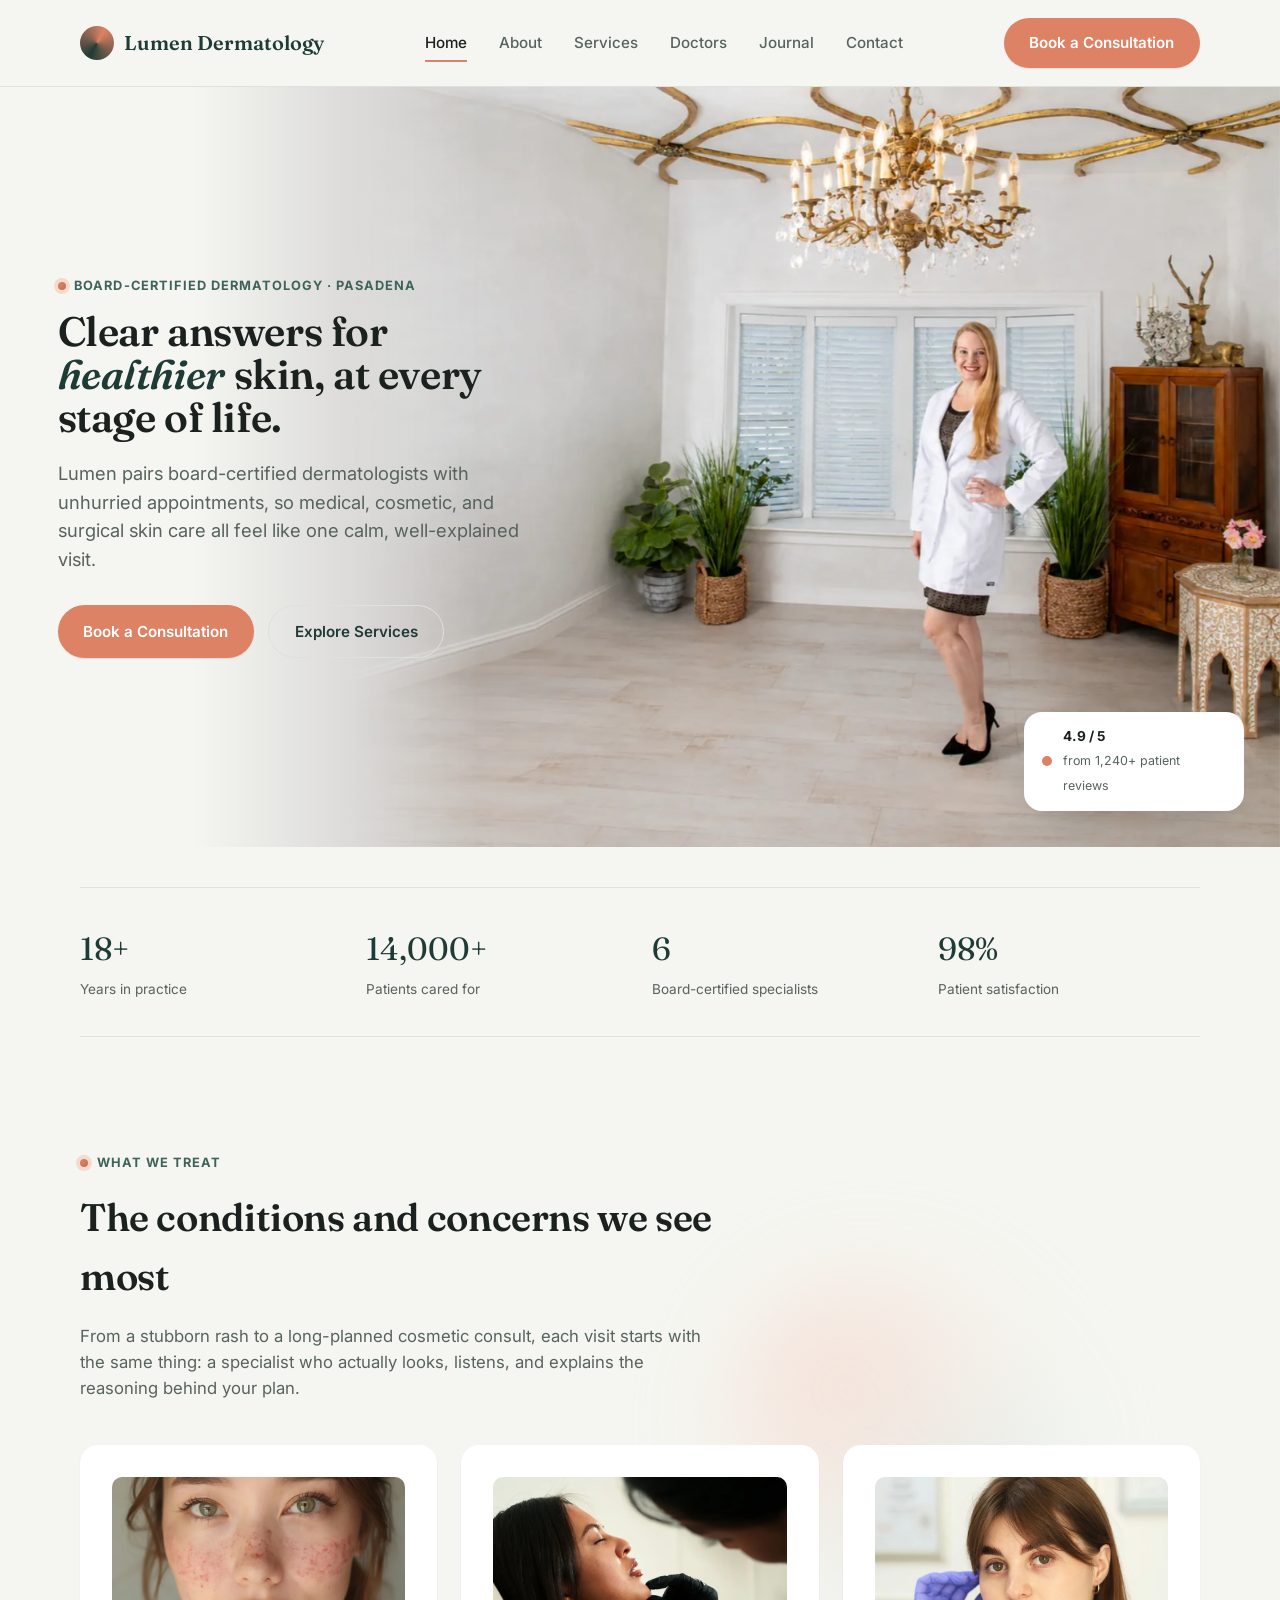
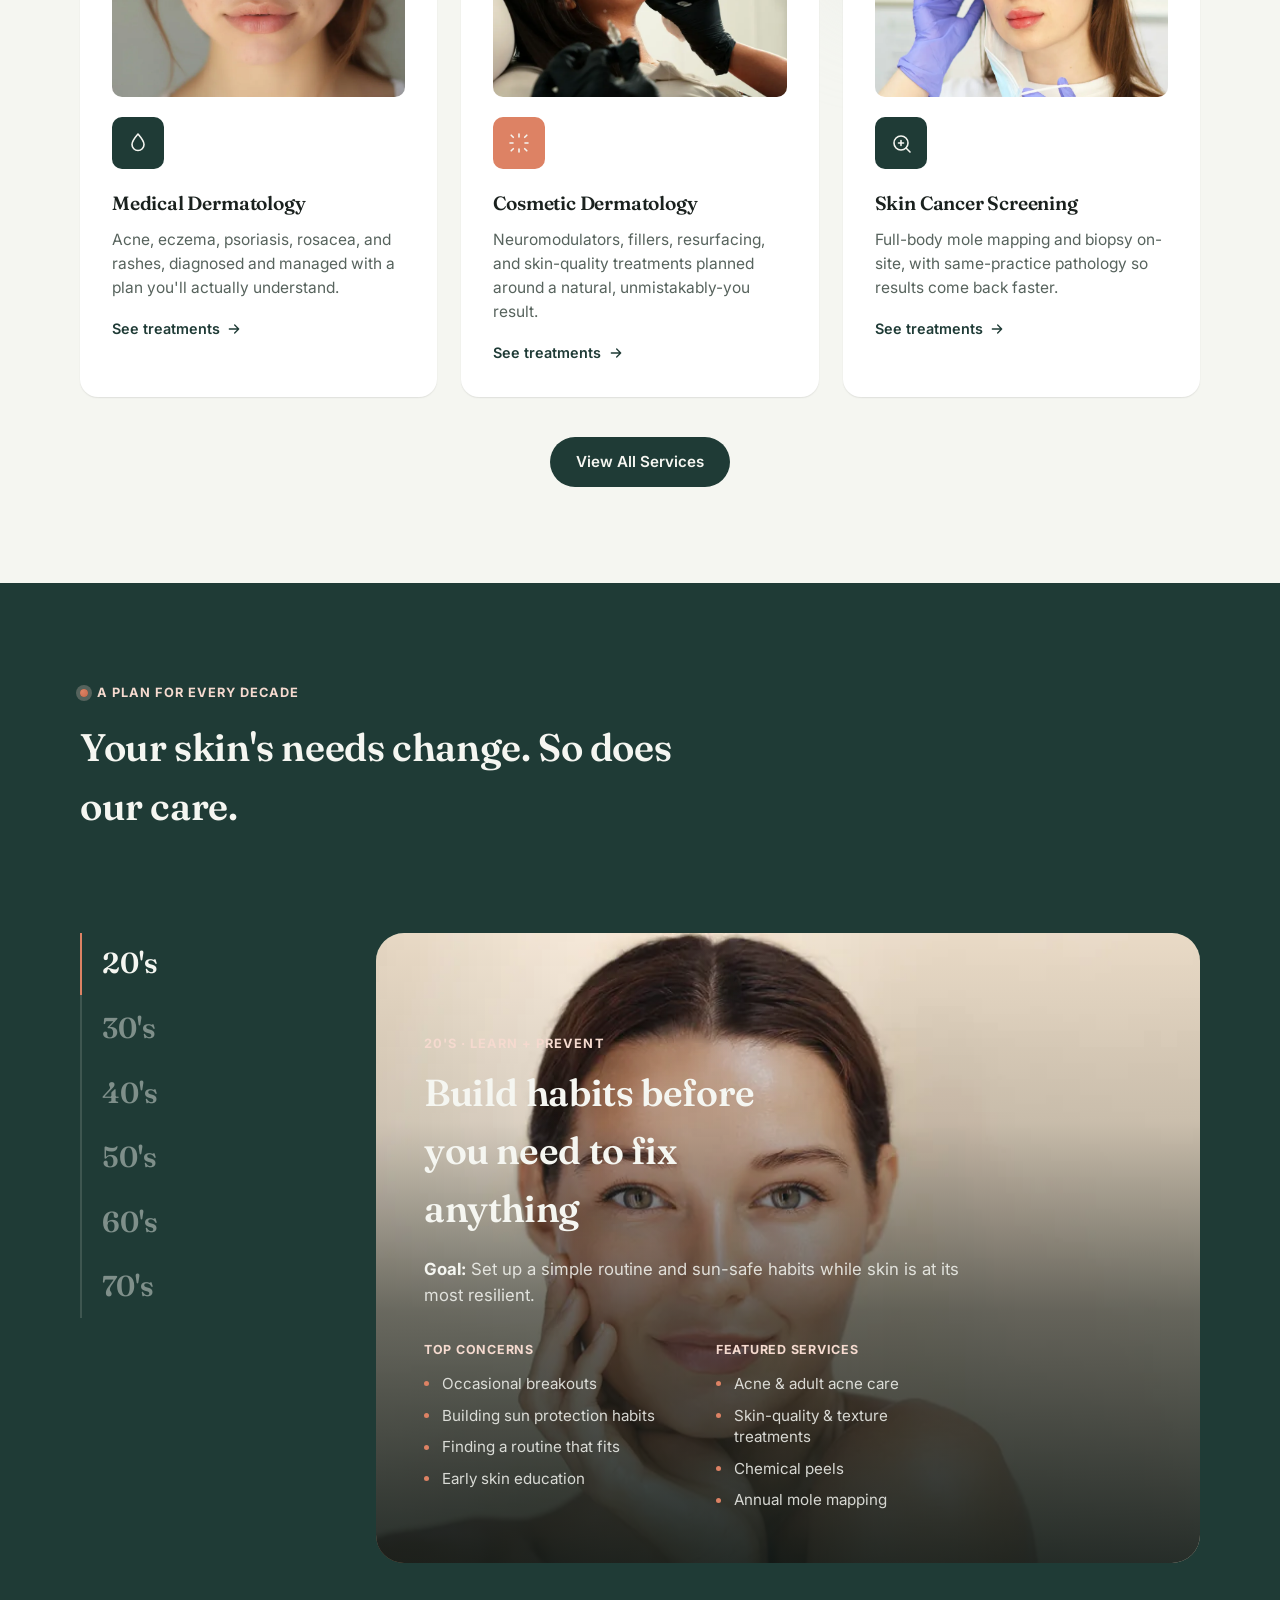
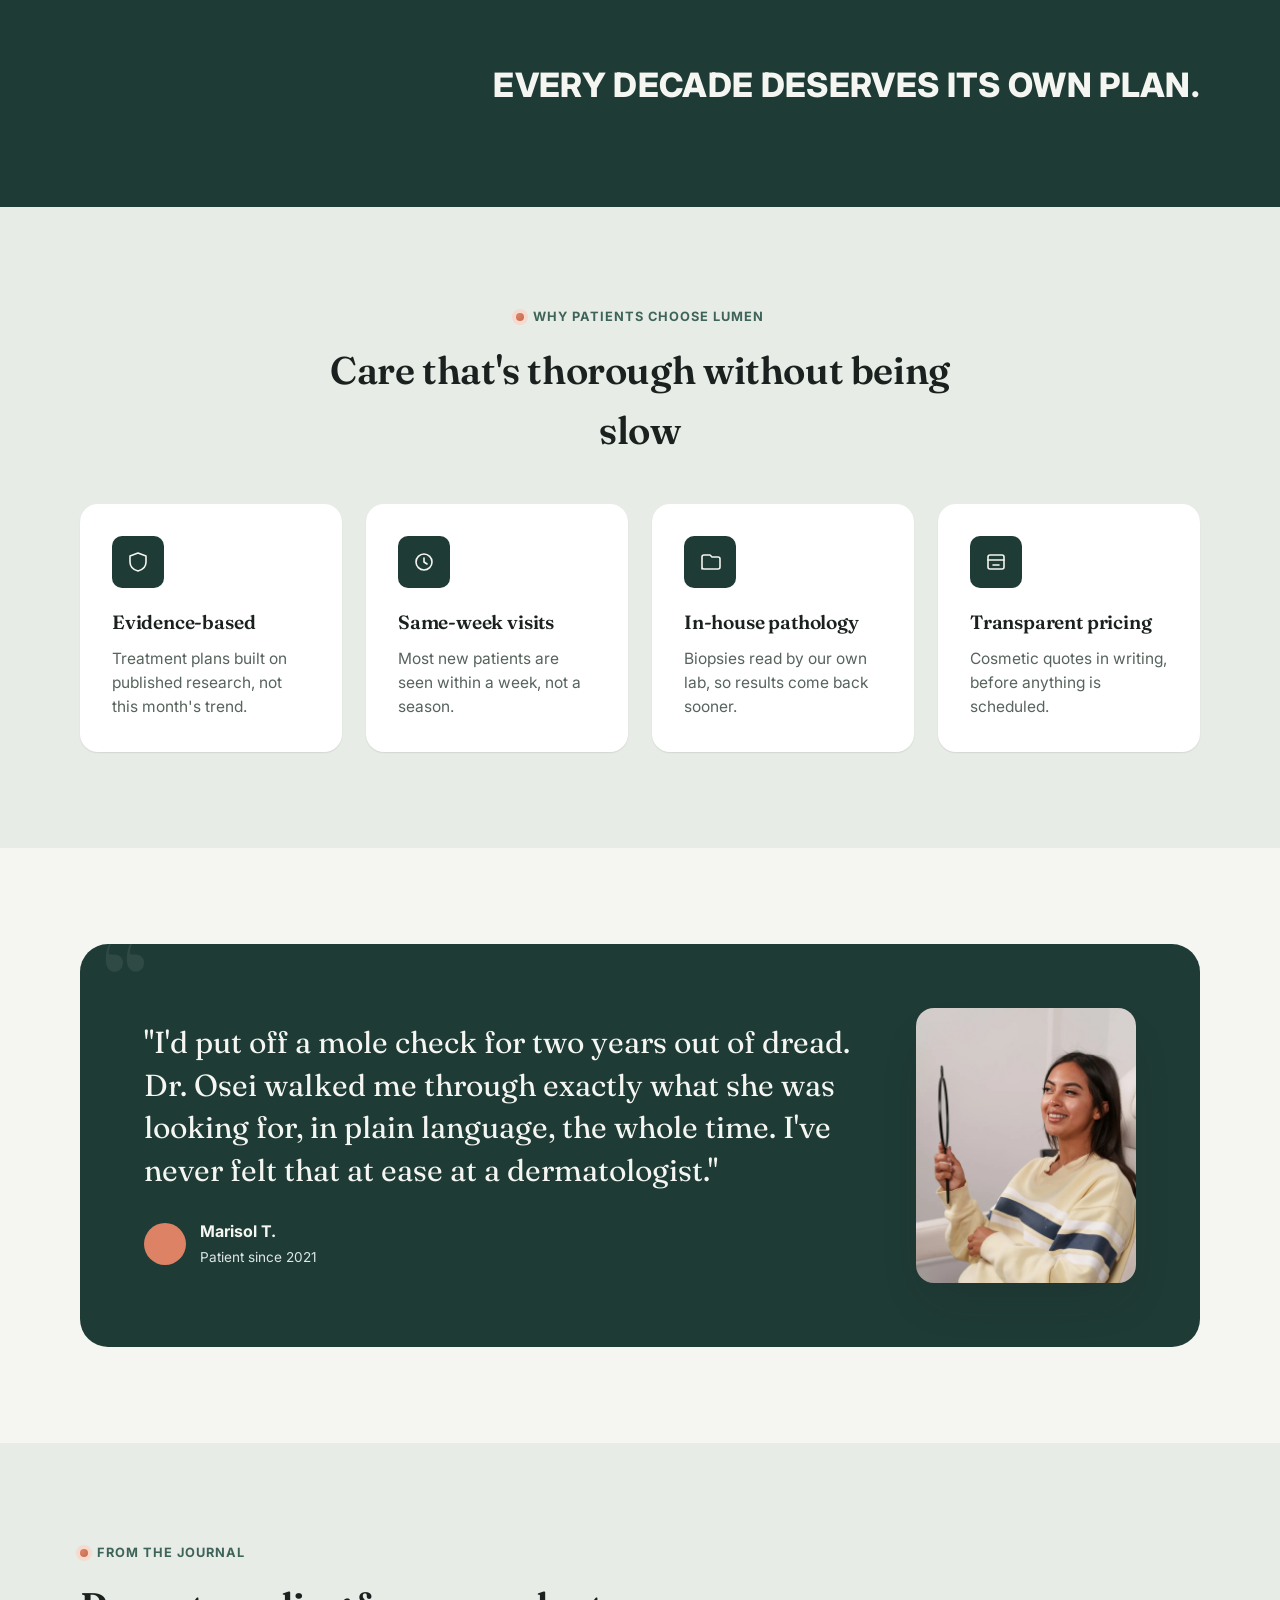
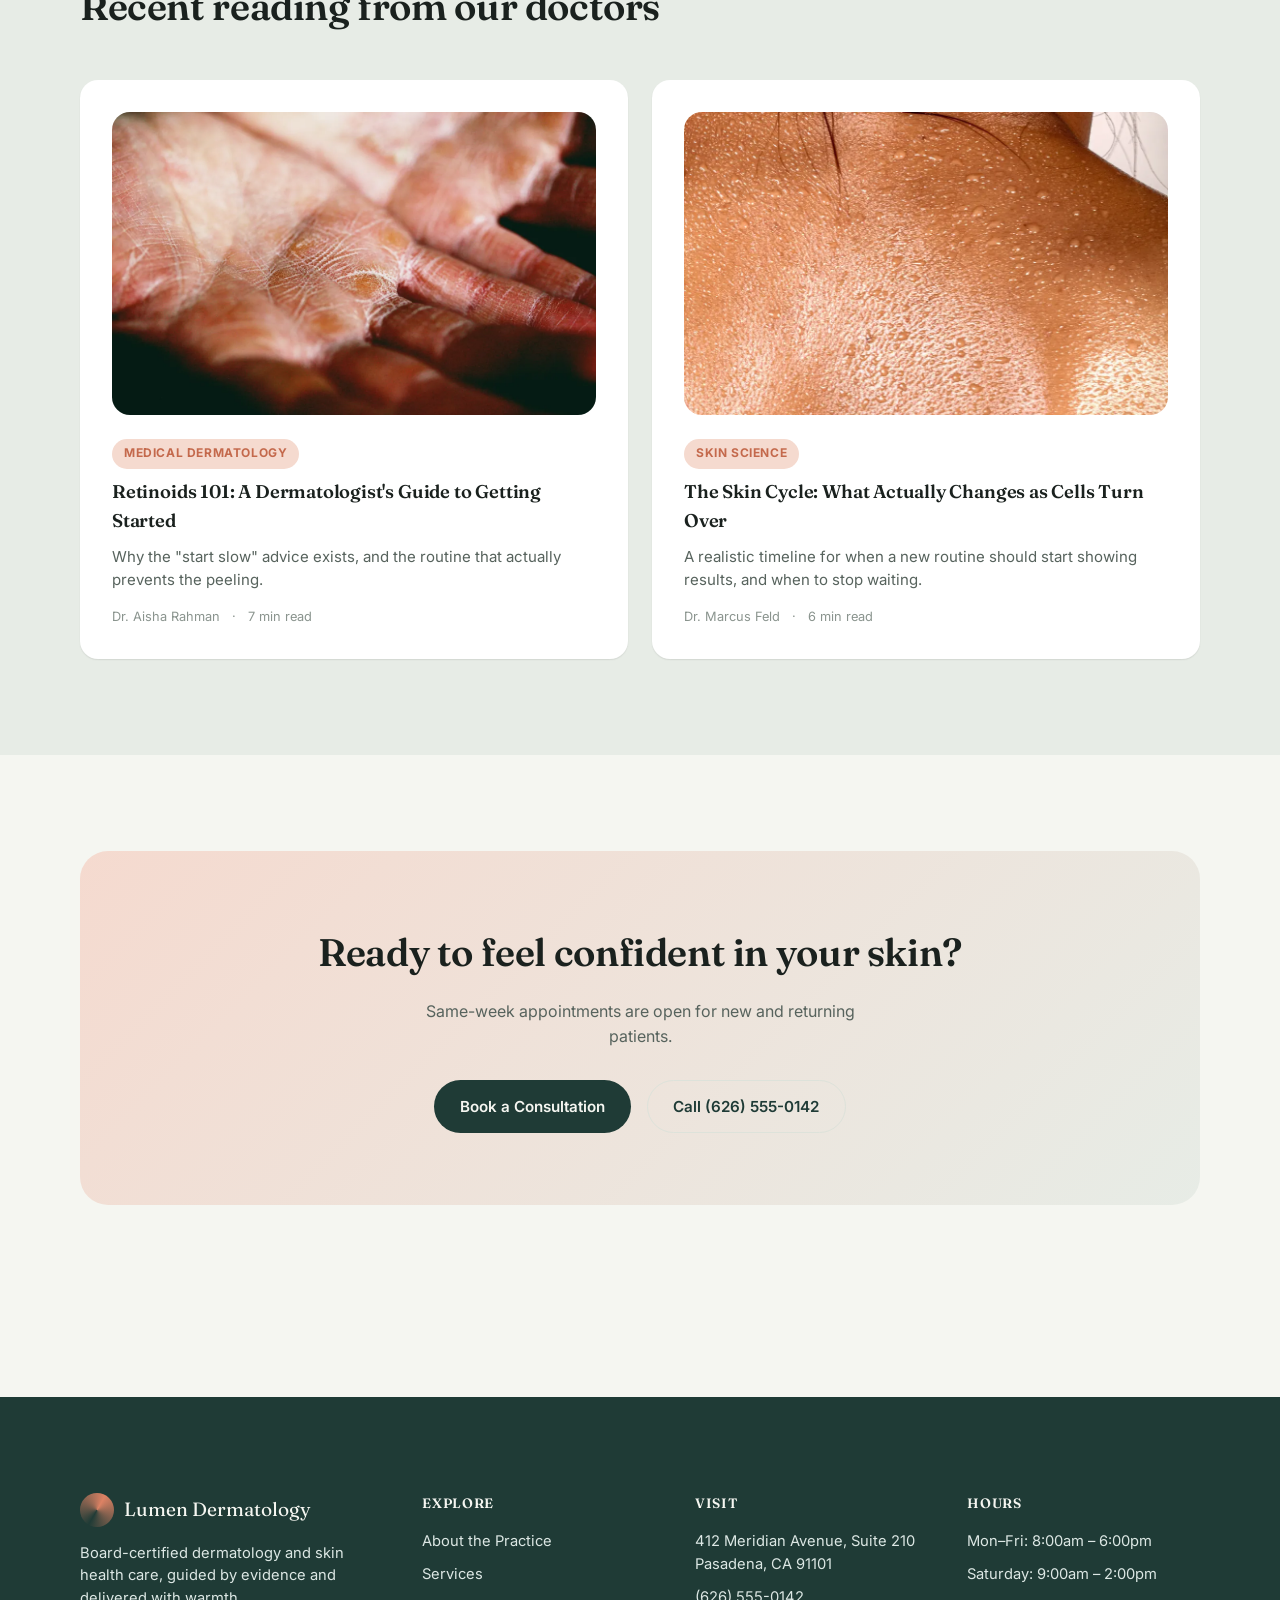
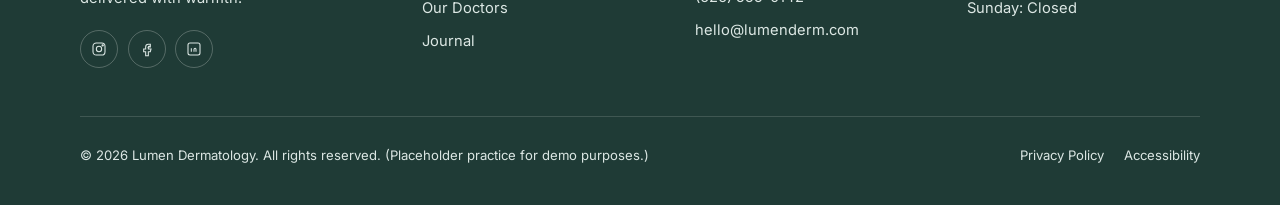
==== commit b9d75ea1: "Rebuild decades section as full-bleed photo backgrounds, fix hidden-panel bug Photos for 20/40/50/60" ====
--- a/index.html
+++ b/index.html
@@ -142,7 +142,8 @@
 
         <div class="decades__panels">
           <div class="decades__panel decades__panel--photo is-active" id="decade-panel-20" data-decade-panel="20" role="tabpanel" aria-labelledby="decade-tab-20">
-            <div class="decades__photo"><img src="images/decade-20s.webp" alt="A woman in her 20s with clear, healthy skin" width="1100" height="619" loading="lazy" style="object-position:32% 22%;"></div>
+            <div class="decades__bg"><img src="images/decade-20s.webp" alt="A woman in her 20s with clear, healthy skin" width="1100" height="619" style="object-position:32% 22%;"></div>
+            <div class="decades__scrim" aria-hidden="true"></div>
             <div class="decades__panel-body">
               <p class="decades__label">20's &middot; Learn + Prevent</p>
               <h3 class="decades__title">Build habits before you need to fix anything</h3>
@@ -172,33 +173,36 @@
 
           <div class="decades__panel" id="decade-panel-30" data-decade-panel="30" role="tabpanel" aria-labelledby="decade-tab-30" hidden>
             <span class="decades__numeral" aria-hidden="true">30</span>
-            <p class="decades__label">30's &middot; Build + Protect</p>
-            <h3 class="decades__title">Stay ahead of the first changes</h3>
-            <p class="decades__goal"><strong>Goal:</strong> Protect the collagen you have, and catch change early instead of reacting to it.</p>
-            <div class="decades__cols">
-              <div>
-                <h4>Top Concerns</h4>
-                <ul>
-                  <li>First fine lines around the eyes</li>
-                  <li>Cumulative sun exposure</li>
-                  <li>Uneven tone</li>
-                  <li>Lingering adult acne</li>
-                </ul>
-              </div>
-              <div>
-                <h4>Featured Services</h4>
-                <ul>
-                  <li>Preventive neuromodulators</li>
-                  <li>Chemical peels</li>
-                  <li>Microneedling</li>
-                  <li>Annual mole mapping</li>
-                </ul>
+            <div class="decades__panel-body">
+              <p class="decades__label">30's &middot; Build + Protect</p>
+              <h3 class="decades__title">Stay ahead of the first changes</h3>
+              <p class="decades__goal"><strong>Goal:</strong> Protect the collagen you have, and catch change early instead of reacting to it.</p>
+              <div class="decades__cols">
+                <div>
+                  <h4>Top Concerns</h4>
+                  <ul>
+                    <li>First fine lines around the eyes</li>
+                    <li>Cumulative sun exposure</li>
+                    <li>Uneven tone</li>
+                    <li>Lingering adult acne</li>
+                  </ul>
+                </div>
+                <div>
+                  <h4>Featured Services</h4>
+                  <ul>
+                    <li>Preventive neuromodulators</li>
+                    <li>Chemical peels</li>
+                    <li>Microneedling</li>
+                    <li>Annual mole mapping</li>
+                  </ul>
+                </div>
               </div>
             </div>
           </div>
 
           <div class="decades__panel decades__panel--photo" id="decade-panel-40" data-decade-panel="40" role="tabpanel" aria-labelledby="decade-tab-40" hidden>
-            <div class="decades__photo"><img src="images/decade-40s.webp" alt="A woman in her 40s with a healthy, even complexion" width="1100" height="619" loading="lazy" style="object-position:26% 18%;"></div>
+            <div class="decades__bg"><img src="images/decade-40s.webp" alt="A woman in her 40s with a healthy, even complexion" width="1100" height="619" style="object-position:26% 18%;"></div>
+            <div class="decades__scrim" aria-hidden="true"></div>
             <div class="decades__panel-body">
               <p class="decades__label">40's &middot; Refine + Restore</p>
               <h3 class="decades__title">Address change before it accelerates</h3>
@@ -227,7 +231,8 @@
           </div>
 
           <div class="decades__panel decades__panel--photo" id="decade-panel-50" data-decade-panel="50" role="tabpanel" aria-labelledby="decade-tab-50" hidden>
-            <div class="decades__photo"><img src="images/decade-50s.webp" alt="A woman in her 50s with a warm, confident smile" width="1100" height="619" loading="lazy" style="object-position:24% 20%;"></div>
+            <div class="decades__bg"><img src="images/decade-50s.webp" alt="A woman in her 50s with a warm, confident smile" width="1100" height="619" style="object-position:24% 20%;"></div>
+            <div class="decades__scrim" aria-hidden="true"></div>
             <div class="decades__panel-body">
               <p class="decades__label">50's &middot; Renew + Rebalance</p>
               <h3 class="decades__title">Support skin through hormonal change</h3>
@@ -256,7 +261,8 @@
           </div>
 
           <div class="decades__panel decades__panel--photo" id="decade-panel-60" data-decade-panel="60" role="tabpanel" aria-labelledby="decade-tab-60" hidden>
-            <div class="decades__photo"><img src="images/decade-60s.webp" alt="A woman in her 60s with radiant, well-cared-for skin" width="1100" height="576" loading="lazy" style="object-position:20% 15%;"></div>
+            <div class="decades__bg"><img src="images/decade-60s.webp" alt="A woman in her 60s with radiant, well-cared-for skin" width="1100" height="576" style="object-position:20% 15%;"></div>
+            <div class="decades__scrim" aria-hidden="true"></div>
             <div class="decades__panel-body">
               <p class="decades__label">60's &middot; Revitalize + Regenerate</p>
               <h3 class="decades__title">Work with your skin, not against it</h3>
@@ -286,27 +292,29 @@
 
           <div class="decades__panel" id="decade-panel-70" data-decade-panel="70" role="tabpanel" aria-labelledby="decade-tab-70" hidden>
             <span class="decades__numeral" aria-hidden="true">70</span>
-            <p class="decades__label">70's &middot; Protect + Maintain</p>
-            <h3 class="decades__title">Keep long-term skin health on track</h3>
-            <p class="decades__goal"><strong>Goal:</strong> Maintain what's working, treat gently, and catch anything new as early as possible.</p>
-            <div class="decades__cols">
-              <div>
-                <h4>Top Concerns</h4>
-                <ul>
-                  <li>Fragile, thinning skin</li>
-                  <li>Slower healing</li>
-                  <li>Increased skin cancer risk</li>
-                  <li>Persistent dryness</li>
-                </ul>
-              </div>
-              <div>
-                <h4>Featured Services</h4>
-                <ul>
-                  <li>Full-body mole mapping</li>
-                  <li>Dermoscopy &amp; biopsy</li>
-                  <li>Gentle resurfacing</li>
-                  <li>Skin-quality treatments</li>
-                </ul>
+            <div class="decades__panel-body">
+              <p class="decades__label">70's &middot; Protect + Maintain</p>
+              <h3 class="decades__title">Keep long-term skin health on track</h3>
+              <p class="decades__goal"><strong>Goal:</strong> Maintain what's working, treat gently, and catch anything new as early as possible.</p>
+              <div class="decades__cols">
+                <div>
+                  <h4>Top Concerns</h4>
+                  <ul>
+                    <li>Fragile, thinning skin</li>
+                    <li>Slower healing</li>
+                    <li>Increased skin cancer risk</li>
+                    <li>Persistent dryness</li>
+                  </ul>
+                </div>
+                <div>
+                  <h4>Featured Services</h4>
+                  <ul>
+                    <li>Full-body mole mapping</li>
+                    <li>Dermoscopy &amp; biopsy</li>
+                    <li>Gentle resurfacing</li>
+                    <li>Skin-quality treatments</li>
+                  </ul>
+                </div>
               </div>
             </div>
           </div>
--- a/css/styles.css
+++ b/css/styles.css
@@ -544,37 +544,52 @@
 .decades__tab:focus-visible { outline: 2px solid var(--coral); outline-offset: 4px; border-radius: 2px; }
 
 .decades__panels { position: relative; }
-.decades__panel { position: relative; padding-top: 0.25rem; }
-.decades__panel--photo {
+.decades__panel {
+  position: relative;
+  overflow: hidden;
+  border-radius: var(--radius-lg);
+  min-height: clamp(440px, 62vh, 620px);
+  padding: 1.75rem 1.25rem;
   display: flex;
   flex-direction: column;
-  gap: 1.5rem;
-}
-.decades__photo {
-  position: relative;
-  flex: none;
-  width: 100%;
-  aspect-ratio: 4 / 3;
-  overflow: hidden;
-  border-radius: var(--radius-md);
-  background: rgba(245, 246, 241, 0.06);
-}
-.decades__photo img {
+  justify-content: flex-end;
+  background: linear-gradient(155deg, var(--teal-light) 0%, var(--teal) 100%);
+}
+/* [hidden] and .decades__panel are equal specificity, so without this the
+   class's display:flex silently wins over the browser's default
+   [hidden]{display:none} and every panel renders stacked at once. */
+.decades__panel[hidden] { display: none; }
+.decades__bg {
+  position: absolute;
+  inset: 0;
+  z-index: 0;
+}
+.decades__bg img {
   display: block;
   width: 100%;
   height: 100%;
   object-fit: cover;
 }
-.decades__panel-body { position: relative; }
+.decades__scrim {
+  position: absolute;
+  inset: 0;
+  z-index: 1;
+  background: linear-gradient(0deg, rgba(13, 23, 21, 0.88) 0%, rgba(13, 23, 21, 0.58) 40%, rgba(13, 23, 21, 0.12) 70%, rgba(13, 23, 21, 0) 100%);
+}
+.decades__panel-body {
+  position: relative;
+  z-index: 2;
+  max-width: 42rem;
+}
 .decades__numeral {
   position: absolute;
-  top: -1.75rem;
-  right: -0.25rem;
+  top: 1.25rem;
+  right: 1.5rem;
   z-index: 0;
   font-family: var(--font-display);
-  font-size: clamp(7rem, 20vw, 13rem);
+  font-size: clamp(6rem, 18vw, 11rem);
   line-height: 1;
-  color: rgba(245, 246, 241, 0.06);
+  color: rgba(245, 246, 241, 0.08);
   pointer-events: none;
   user-select: none;
 }
@@ -669,14 +684,8 @@
     margin-left: -2px;
   }
   .decades__tab.is-active { border-left-color: var(--coral); border-bottom-color: transparent; }
-  .decades__panel { min-height: 360px; }
-  .decades__panel--photo {
-    flex-direction: row;
-    align-items: stretch;
-    gap: 2.5rem;
-  }
-  .decades__photo { flex: 0 0 280px; aspect-ratio: auto; }
-  .decades__panel-body { flex: 1; min-width: 0; }
+  .decades__panel { min-height: clamp(480px, 70vh, 680px); padding: 3rem 3rem 3.25rem; }
+  .decades__panel-body { max-width: 34rem; }
 }
 @media (prefers-reduced-motion: reduce) {
   .decades__tab { transition: none; }
